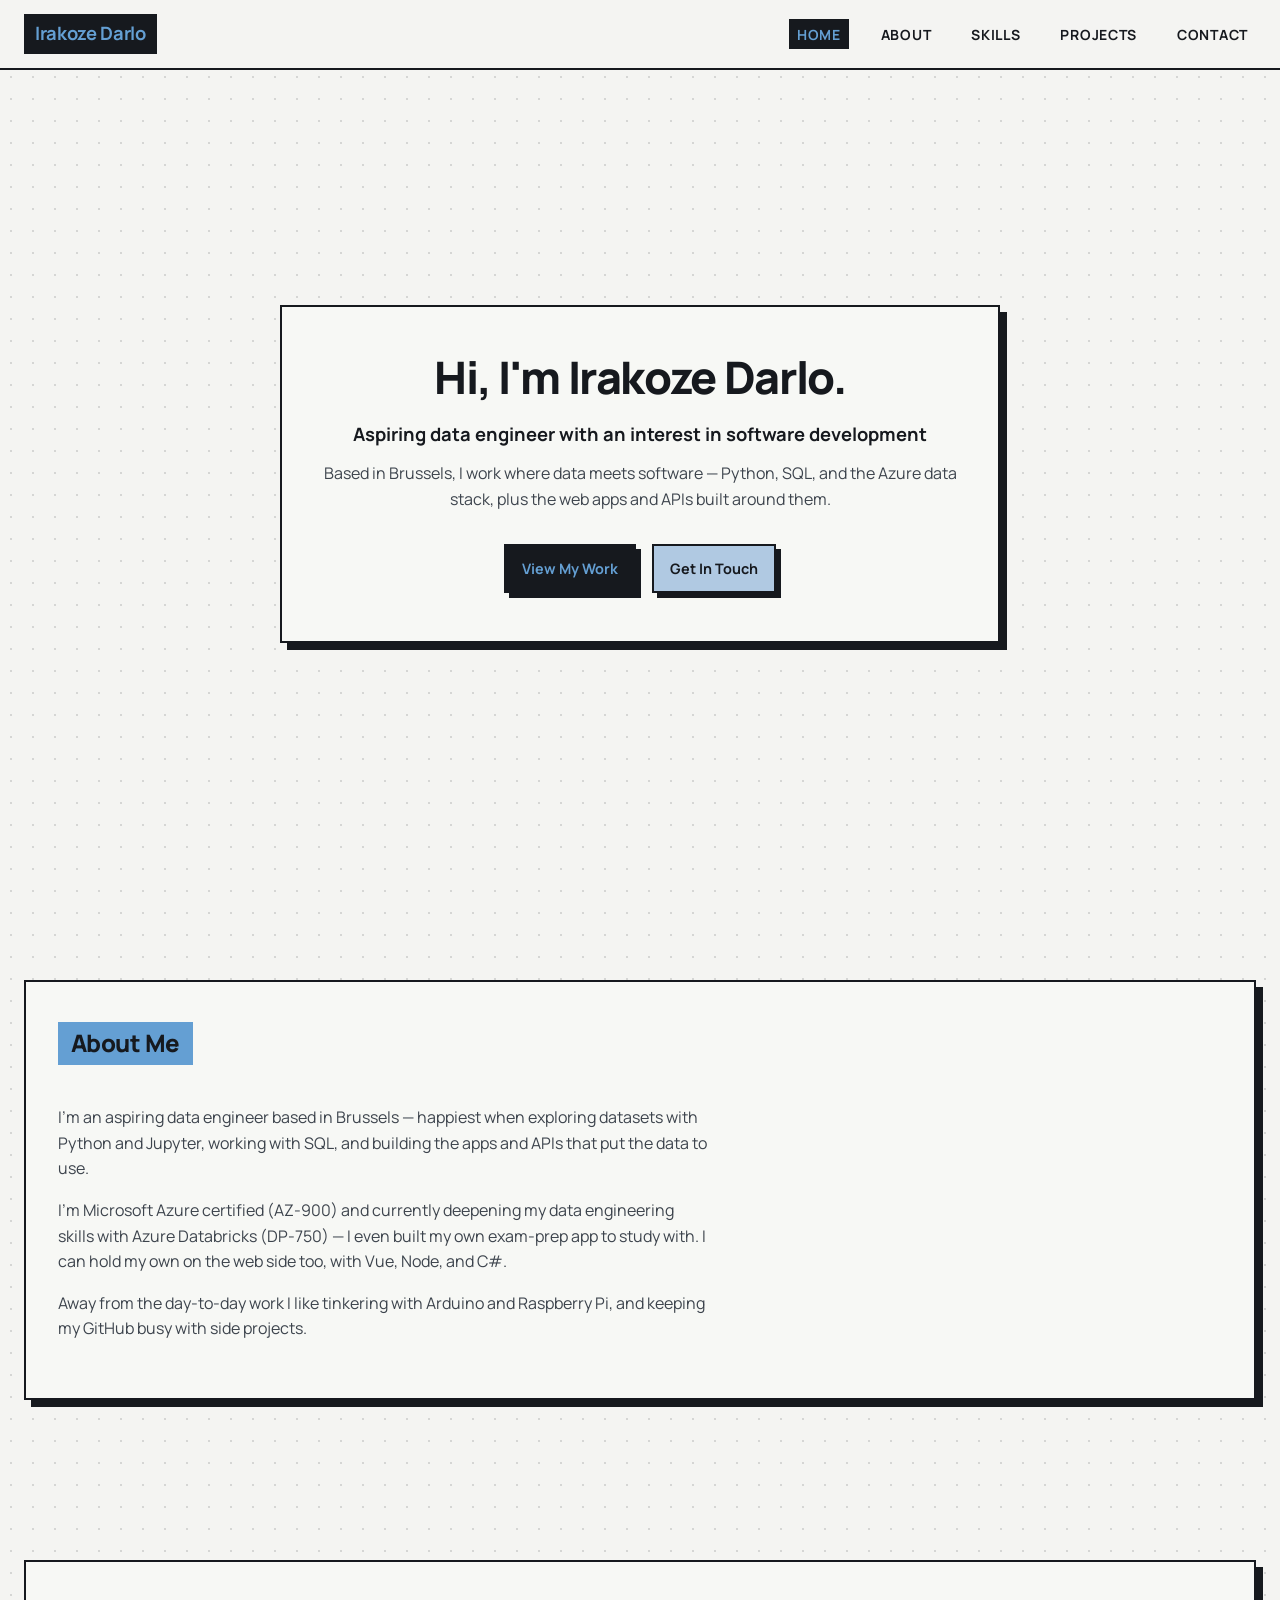
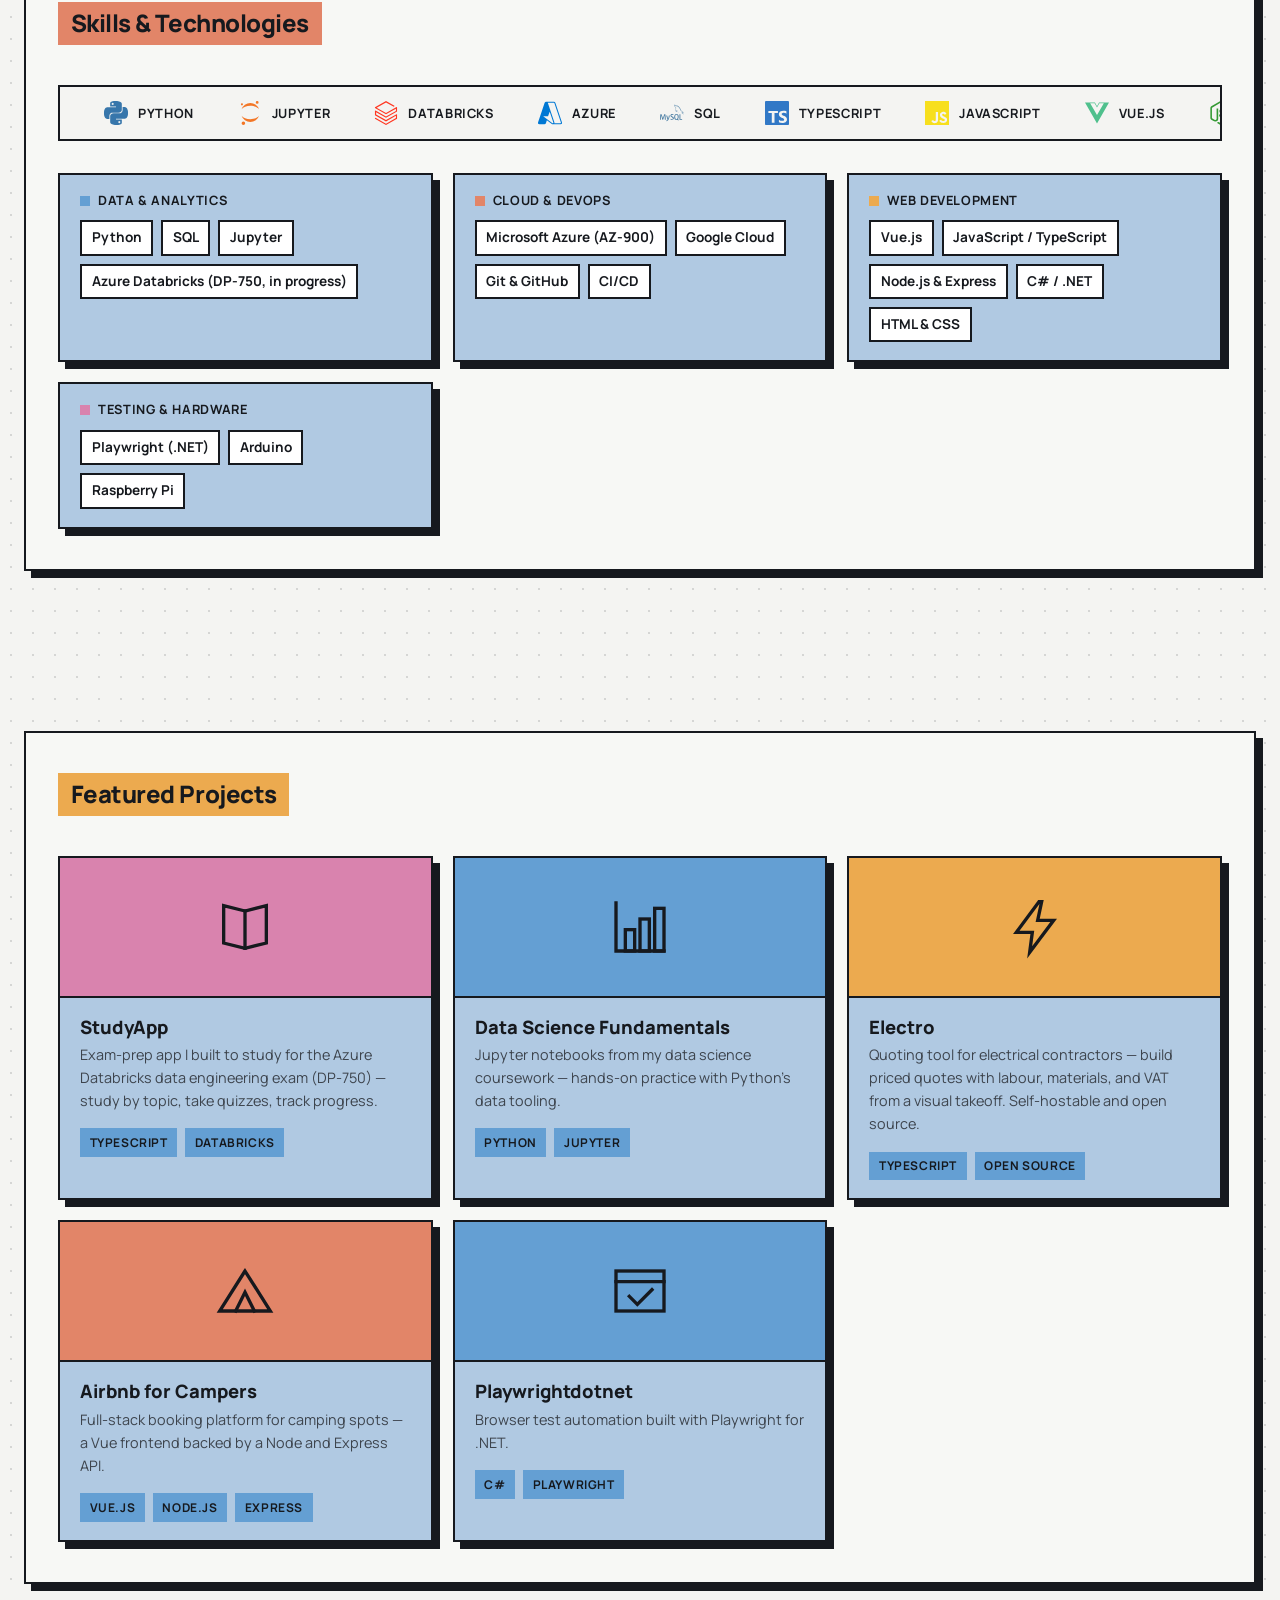
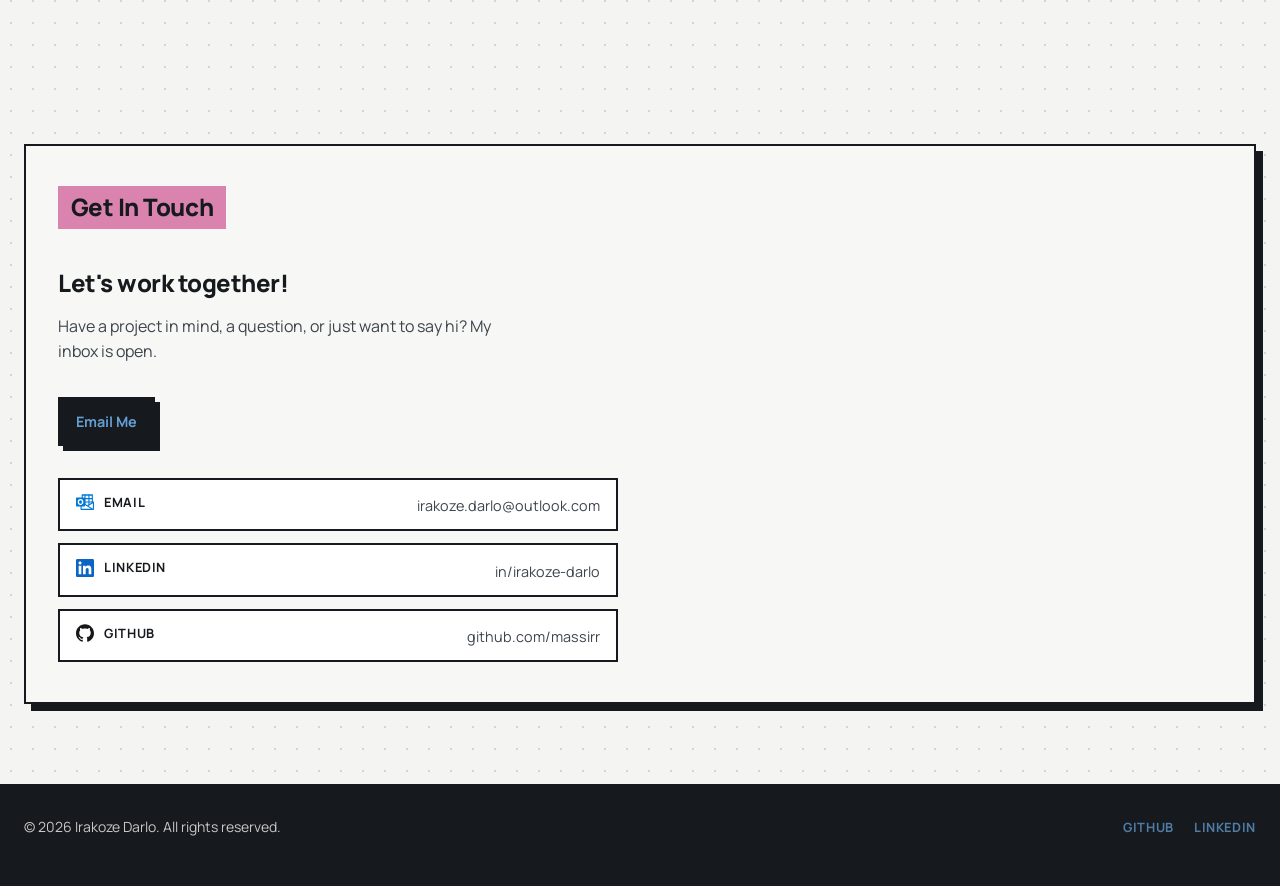
==== index.html @ 974afc39 "Add SEO groundwork: sitemap, robots.txt, canonical, Person schema - robots.txt allowing all crawlers" ====
<!DOCTYPE html>
<html lang="en">
<head>
    <meta charset="UTF-8">
    <meta name="viewport" content="width=device-width, initial-scale=1.0">
    <meta name="description" content="Irakoze Darlo — aspiring data engineer with an interest in software development, based in Brussels. Python, SQL, Azure Databricks, and the web apps around the data.">
    <title>Irakoze Darlo - Aspiring Data Engineer</title>
    <link rel="canonical" href="https://irakozedarlo.be/">
    <meta property="og:title" content="Irakoze Darlo - Aspiring Data Engineer">
    <meta property="og:description" content="Aspiring data engineer with an interest in software development, based in Brussels.">
    <meta property="og:url" content="https://irakozedarlo.be/">
    <meta property="og:type" content="website">
    <link rel="stylesheet" href="styles.css">
    <script type="application/ld+json">
    {
      "@context": "https://schema.org",
      "@type": "Person",
      "name": "Irakoze Darlo",
      "url": "https://irakozedarlo.be/",
      "jobTitle": "Aspiring Data Engineer",
      "address": { "@type": "PostalAddress", "addressLocality": "Brussels", "addressCountry": "BE" },
      "email": "mailto:irakoze.darlo@outlook.com",
      "sameAs": [
        "https://github.com/massirr",
        "https://www.linkedin.com/in/irakoze-darlo-2492162b5"
      ]
    }
    </script>
</head>
<body>
    <!-- Navigation -->
    <nav class="navbar">
        <div class="container">
            <div class="nav-brand">Irakoze Darlo</div>
            <ul class="nav-menu">
                <li><a href="#home">Home</a></li>
                <li><a href="#about">About</a></li>
                <li><a href="#skills">Skills</a></li>
                <li><a href="#projects">Projects</a></li>
                <li><a href="#contact">Contact</a></li>
            </ul>
        </div>
    </nav>

    <!-- Hero Section -->
    <!-- DRAFT COPY: written from the public GitHub profile — adjust wording freely -->
    <section id="home" class="hero">
        <div class="hero-content">
            <h1 class="hero-title">Hi, I'm Irakoze Darlo.</h1>
            <p class="hero-subtitle">Aspiring data engineer with an interest in software development</p>
            <p class="hero-description">Based in Brussels, I work where data meets software — Python, SQL, and the Azure data stack, plus the web apps and APIs built around them.</p>
            <div class="hero-buttons">
                <a href="#projects" class="btn btn-primary">View My Work</a>
                <a href="#contact" class="btn btn-secondary">Get In Touch</a>
            </div>
        </div>
    </section>

    <!-- About Section -->
    <!-- DRAFT COPY: written from the public GitHub profile — adjust wording freely -->
    <section id="about" class="about">
        <div class="container">
            <div class="section-inner">
                <h2 class="section-title">About Me</h2>
                <div class="about-text">
                    <p>I'm an aspiring data engineer based in Brussels — happiest when exploring datasets with Python and Jupyter, working with SQL, and building the apps and APIs that put the data to use.</p>
                    <p>I'm Microsoft Azure certified (AZ-900) and currently deepening my data engineering skills with Azure Databricks (DP-750) — I even built my own exam-prep app to study with. I can hold my own on the web side too, with Vue, Node, and C#.</p>
                    <p>Away from the day-to-day work I like tinkering with Arduino and Raspberry Pi, and keeping my GitHub busy with side projects.</p>
                </div>
            </div>
        </div>
    </section>

    <!-- Skills Section -->
    <section id="skills" class="skills">
        <div class="container">
            <div class="section-inner">
                <h2 class="section-title section-title--coral">Skills &amp; Technologies</h2>
                <div class="marquee" aria-label="Technologies I work with">
                    <div class="marquee-track">
                        <ul class="marquee-list" style="display: contents;">
                        <li class="marquee-item"><svg viewBox="0 0 24 24" aria-hidden="true"><path fill="#3776AB" d="M14.25.18l.9.2.73.26.59.3.45.32.34.34.25.34.16.33.1.3.04.26.02.2-.01.13V8.5l-.05.63-.13.55-.21.46-.26.38-.3.31-.33.25-.35.19-.35.14-.33.1-.3.07-.26.04-.21.02H8.77l-.69.05-.59.14-.5.22-.41.27-.33.32-.27.35-.2.36-.15.37-.1.35-.07.32-.04.27-.02.21v3.06H3.17l-.21-.03-.28-.07-.32-.12-.35-.18-.36-.26-.36-.36-.35-.46-.32-.59-.28-.73-.21-.88-.14-1.05-.05-1.23.06-1.22.16-1.04.24-.87.32-.71.36-.57.4-.44.42-.33.42-.24.4-.16.36-.1.32-.05.24-.01h.16l.06.01h8.16v-.83H6.18l-.01-2.75-.02-.37.05-.34.11-.31.17-.28.25-.26.31-.23.38-.2.44-.18.51-.15.58-.12.64-.1.71-.06.77-.04.84-.02 1.27.05zm-6.3 1.98l-.23.33-.08.41.08.41.23.34.33.22.41.09.41-.09.33-.22.23-.34.08-.41-.08-.41-.23-.33-.33-.22-.41-.09-.41.09zm13.09 3.95l.28.06.32.12.35.18.36.27.36.35.35.47.32.59.28.73.21.88.14 1.04.05 1.23-.06 1.23-.16 1.04-.24.86-.32.71-.36.57-.4.45-.42.33-.42.24-.4.16-.36.09-.32.05-.24.02-.16-.01h-8.22v.82h5.84l.01 2.76.02.36-.05.34-.11.31-.17.29-.25.25-.31.24-.38.2-.44.17-.51.15-.58.13-.64.09-.71.07-.77.04-.84.01-1.27-.04-1.07-.14-.9-.2-.73-.25-.59-.3-.45-.33-.34-.34-.25-.34-.16-.33-.1-.3-.04-.25-.02-.2.01-.13v-5.34l.05-.64.13-.54.21-.46.26-.38.3-.32.33-.24.35-.2.35-.14.33-.1.3-.06.26-.04.21-.02.13-.01h5.84l.69-.05.59-.14.5-.21.41-.28.33-.32.27-.35.2-.36.15-.36.1-.35.07-.32.04-.28.02-.21V6.07h2.09l.14.01zm-6.47 14.25l-.23.33-.08.41.08.41.23.33.33.23.41.08.41-.08.33-.23.23-.33.08-.41-.08-.41-.23-.33-.33-.23-.41-.08-.41.08z"/></svg><span>Python</span></li>
                        <li class="marquee-item"><svg viewBox="0 0 24 24" aria-hidden="true"><path fill="#F37626" d="M7.157 22.201A1.784 1.799 0 0 1 5.374 24a1.784 1.799 0 0 1-1.784-1.799 1.784 1.799 0 0 1 1.784-1.799 1.784 1.799 0 0 1 1.783 1.799zM20.582 1.427a1.415 1.427 0 0 1-1.415 1.428 1.415 1.427 0 0 1-1.416-1.428A1.415 1.427 0 0 1 19.167 0a1.415 1.427 0 0 1 1.415 1.427zM4.992 3.336A1.047 1.056 0 0 1 3.946 4.39a1.047 1.056 0 0 1-1.047-1.055A1.047 1.056 0 0 1 3.946 2.28a1.047 1.056 0 0 1 1.046 1.056zm7.336 1.517c3.769 0 7.06 1.38 8.768 3.424a9.363 9.363 0 0 0-3.393-4.547 9.238 9.238 0 0 0-5.377-1.728A9.238 9.238 0 0 0 6.95 3.73a9.363 9.363 0 0 0-3.394 4.547c1.713-2.04 5.004-3.424 8.772-3.424zm.001 13.295c-3.768 0-7.06-1.381-8.768-3.425a9.363 9.363 0 0 0 3.394 4.547A9.238 9.238 0 0 0 12.33 21a9.238 9.238 0 0 0 5.377-1.729 9.363 9.363 0 0 0 3.393-4.547c-1.712 2.044-5.003 3.425-8.772 3.425Z"/></svg><span>Jupyter</span></li>
                        <li class="marquee-item"><svg viewBox="0 0 24 24" aria-hidden="true"><path fill="#FF3621" d="M.95 14.184L12 20.403l9.919-5.55v2.21L12 22.662l-10.484-5.96-.565.308v.77L12 24l11.05-6.218v-4.317l-.515-.309L12 19.118l-9.867-5.653v-2.21L12 16.805l11.05-6.218V6.32l-.515-.308L12 11.974 2.647 6.681 12 1.388l7.76 4.368.668-.411v-.566L12 0 .95 6.27v.72L12 13.207l9.919-5.55v2.26L12 15.52 1.516 9.56l-.565.308Z"/></svg><span>Databricks</span></li>
                        <li class="marquee-item"><svg viewBox="0 0 24 24" aria-hidden="true"><path fill="#0078D4" d="M22.379 23.343a1.62 1.62 0 0 0 1.536-2.14v.002L17.35 1.76A1.62 1.62 0 0 0 15.816.657H8.184A1.62 1.62 0 0 0 6.65 1.76L.086 21.204a1.62 1.62 0 0 0 1.536 2.139h4.741a1.62 1.62 0 0 0 1.535-1.103l.977-2.892 4.947 3.675c.28.208.618.32.966.32m-3.084-12.531 3.624 10.739a.54.54 0 0 1-.51.713v-.001h-.03a.54.54 0 0 1-.322-.106l-9.287-6.9h4.853m6.313 7.006c.116-.326.13-.694.007-1.058L9.79 1.76a1.722 1.722 0 0 0-.007-.02h6.034a.54.54 0 0 1 .512.366l6.562 19.445a.54.54 0 0 1-.338.684"/></svg><span>Azure</span></li>
                        <li class="marquee-item"><svg viewBox="0 0 24 24" aria-hidden="true"><path fill="#4479A1" d="M16.405 5.501c-.115 0-.193.014-.274.033v.013h.014c.054.104.146.18.214.273.054.107.1.214.154.32l.014-.015c.094-.066.14-.172.14-.333-.04-.047-.046-.094-.08-.14-.04-.067-.126-.1-.18-.153zM5.77 18.695h-.927a50.854 50.854 0 00-.27-4.41h-.008l-1.41 4.41H2.45l-1.4-4.41h-.01a72.892 72.892 0 00-.195 4.41H0c.055-1.966.192-3.81.41-5.53h1.15l1.335 4.064h.008l1.347-4.064h1.095c.242 2.015.384 3.86.428 5.53zm4.017-4.08c-.378 2.045-.876 3.533-1.492 4.46-.482.716-1.01 1.073-1.583 1.073-.153 0-.34-.046-.566-.138v-.494c.11.017.24.026.386.026.268 0 .483-.075.647-.222.197-.18.295-.382.295-.605 0-.155-.077-.47-.23-.944L6.23 14.615h.91l.727 2.36c.164.536.233.91.205 1.123.4-1.064.678-2.227.835-3.483zm12.325 4.08h-2.63v-5.53h.885v4.85h1.745zm-3.32.135l-1.016-.5c.09-.076.177-.158.255-.25.433-.506.648-1.258.648-2.253 0-1.83-.718-2.746-2.155-2.746-.704 0-1.254.232-1.65.697-.43.508-.646 1.256-.646 2.245 0 .972.19 1.686.574 2.14.35.41.877.615 1.583.615.264 0 .506-.033.725-.098l1.325.772.36-.622zM15.5 17.588c-.225-.36-.337-.94-.337-1.736 0-1.393.424-2.09 1.27-2.09.443 0 .77.167.977.5.224.362.336.936.336 1.723 0 1.404-.424 2.108-1.27 2.108-.445 0-.77-.167-.978-.5zm-1.658-.425c0 .47-.172.856-.516 1.156-.344.3-.803.45-1.384.45-.543 0-1.064-.172-1.573-.515l.237-.476c.438.22.833.328 1.19.328.332 0 .593-.073.783-.22a.754.754 0 00.3-.615c0-.33-.23-.61-.648-.845-.388-.213-1.163-.657-1.163-.657-.422-.307-.632-.636-.632-1.177 0-.45.157-.81.47-1.085.315-.278.72-.415 1.22-.415.512 0 .98.136 1.4.41l-.213.476a2.726 2.726 0 00-1.064-.23c-.283 0-.502.068-.654.206a.685.685 0 00-.248.524c0 .328.234.61.666.85.393.215 1.187.67 1.187.67.433.305.648.63.648 1.168zm9.382-5.852c-.535-.014-.95.04-1.297.188-.1.04-.26.04-.274.167.055.053.063.14.11.214.08.134.218.313.346.407.14.11.28.216.427.31.26.16.555.255.81.416.145.094.293.213.44.313.073.05.12.14.214.172v-.02c-.046-.06-.06-.147-.105-.214-.067-.067-.134-.127-.2-.193a3.223 3.223 0 00-.695-.675c-.214-.146-.682-.35-.77-.595l-.013-.014c.146-.013.32-.066.46-.106.227-.06.435-.047.67-.106.106-.027.213-.06.32-.094v-.06c-.12-.12-.21-.283-.334-.395a8.867 8.867 0 00-1.104-.823c-.21-.134-.476-.22-.697-.334-.08-.04-.214-.06-.26-.127-.12-.146-.19-.34-.275-.514a17.69 17.69 0 01-.547-1.163c-.12-.262-.193-.523-.34-.763-.69-1.137-1.437-1.826-2.586-2.5-.247-.14-.543-.2-.856-.274-.167-.008-.334-.02-.5-.027-.11-.047-.216-.174-.31-.235-.38-.24-1.364-.76-1.644-.072-.18.434.267.862.422 1.082.115.153.26.328.34.5.047.116.06.235.107.356.106.294.207.622.347.897.073.14.153.287.247.413.054.073.146.107.167.227-.094.136-.1.334-.154.5-.24.757-.146 1.693.194 2.25.107.166.362.534.703.393.3-.12.234-.5.32-.835.02-.08.007-.133.048-.187v.015c.094.188.188.367.274.555.206.328.566.668.867.895.16.12.287.328.487.402v-.02h-.015c-.043-.058-.1-.086-.154-.133a3.445 3.445 0 01-.35-.4 8.76 8.76 0 01-.747-1.218c-.11-.21-.202-.436-.29-.643-.04-.08-.04-.2-.107-.24-.1.146-.247.273-.32.453-.127.288-.14.642-.188 1.01-.027.007-.014 0-.027.014-.214-.052-.287-.274-.367-.46-.2-.475-.233-1.238-.06-1.785.047-.14.247-.582.167-.716-.042-.127-.174-.2-.247-.303a2.478 2.478 0 01-.24-.427c-.16-.374-.24-.788-.414-1.162-.08-.173-.22-.354-.334-.513-.127-.18-.267-.307-.368-.52-.033-.073-.08-.194-.027-.274.014-.054.042-.075.094-.09.088-.072.335.022.422.062.247.1.455.194.662.334.094.066.195.193.315.226h.14c.214.047.455.014.655.073.355.114.675.28.962.46a5.953 5.953 0 012.085 2.286c.08.154.115.295.188.455.14.33.313.663.455.982.14.315.275.636.476.897.1.14.502.213.682.286.133.06.34.115.46.188.23.14.454.3.67.454.11.076.443.243.463.378z"/></svg><span>SQL</span></li>
                        <li class="marquee-item"><svg viewBox="0 0 24 24" aria-hidden="true"><path fill="#3178C6" d="M1.125 0C.502 0 0 .502 0 1.125v21.75C0 23.498.502 24 1.125 24h21.75c.623 0 1.125-.502 1.125-1.125V1.125C24 .502 23.498 0 22.875 0zm17.363 9.75c.612 0 1.154.037 1.627.111a6.38 6.38 0 0 1 1.306.34v2.458a3.95 3.95 0 0 0-.643-.361 5.093 5.093 0 0 0-.717-.26 5.453 5.453 0 0 0-1.426-.2c-.3 0-.573.028-.819.086a2.1 2.1 0 0 0-.623.242c-.17.104-.3.229-.393.374a.888.888 0 0 0-.14.49c0 .196.053.373.156.529.104.156.252.304.443.444s.423.276.696.41c.273.135.582.274.926.416.47.197.892.407 1.266.628.374.222.695.473.963.753.268.279.472.598.614.957.142.359.214.776.214 1.253 0 .657-.125 1.21-.373 1.656a3.033 3.033 0 0 1-1.012 1.085 4.38 4.38 0 0 1-1.487.596c-.566.12-1.163.18-1.79.18a9.916 9.916 0 0 1-1.84-.164 5.544 5.544 0 0 1-1.512-.493v-2.63a5.033 5.033 0 0 0 3.237 1.2c.333 0 .624-.03.872-.09.249-.06.456-.144.623-.25.166-.108.29-.234.373-.38a1.023 1.023 0 0 0-.074-1.089 2.12 2.12 0 0 0-.537-.5 5.597 5.597 0 0 0-.807-.444 27.72 27.72 0 0 0-1.007-.436c-.918-.383-1.602-.852-2.053-1.405-.45-.553-.676-1.222-.676-2.005 0-.614.123-1.141.369-1.582.246-.441.58-.804 1.004-1.089a4.494 4.494 0 0 1 1.47-.629 7.536 7.536 0 0 1 1.77-.201zm-15.113.188h9.563v2.166H9.506v9.646H6.789v-9.646H3.375z"/></svg><span>TypeScript</span></li>
                        <li class="marquee-item"><svg viewBox="0 0 24 24" aria-hidden="true"><path fill="#F7DF1E" d="M0 0h24v24H0V0zm22.034 18.276c-.175-1.095-.888-2.015-3.003-2.873-.736-.345-1.554-.585-1.797-1.14-.091-.33-.105-.51-.046-.705.15-.646.915-.84 1.515-.66.39.12.75.42.976.9 1.034-.676 1.034-.676 1.755-1.125-.27-.42-.404-.601-.586-.78-.63-.705-1.469-1.065-2.834-1.034l-.705.089c-.676.165-1.32.525-1.71 1.005-1.14 1.291-.811 3.541.569 4.471 1.365 1.02 3.361 1.244 3.616 2.205.24 1.17-.87 1.545-1.966 1.41-.811-.18-1.26-.586-1.755-1.336l-1.83 1.051c.21.48.45.689.81 1.109 1.74 1.756 6.09 1.666 6.871-1.004.029-.09.24-.705.074-1.65l.046.067zm-8.983-7.245h-2.248c0 1.938-.009 3.864-.009 5.805 0 1.232.063 2.363-.138 2.711-.33.689-1.18.601-1.566.48-.396-.196-.597-.466-.83-.855-.063-.105-.11-.196-.127-.196l-1.825 1.125c.305.63.75 1.172 1.324 1.517.855.51 2.004.675 3.207.405.783-.226 1.458-.691 1.811-1.411.51-.93.402-2.07.397-3.346.012-2.054 0-4.109 0-6.179l.004-.056z"/></svg><span>JavaScript</span></li>
                        <li class="marquee-item"><svg viewBox="0 0 24 24" aria-hidden="true"><path fill="#4FC08D" d="M24,1.61H14.06L12,5.16,9.94,1.61H0L12,22.39ZM12,14.08,5.16,2.23H9.59L12,6.41l2.41-4.18h4.43Z"/></svg><span>Vue.js</span></li>
                        <li class="marquee-item"><svg viewBox="0 0 24 24" aria-hidden="true"><path fill="#339933" d="M11.998,24c-0.321,0-0.641-0.084-0.922-0.247l-2.936-1.737c-0.438-0.245-0.224-0.332-0.08-0.383 c0.585-0.203,0.703-0.25,1.328-0.604c0.065-0.037,0.151-0.023,0.218,0.017l2.256,1.339c0.082,0.045,0.197,0.045,0.272,0l8.795-5.076 c0.082-0.047,0.134-0.141,0.134-0.238V6.921c0-0.099-0.053-0.192-0.137-0.242l-8.791-5.072c-0.081-0.047-0.189-0.047-0.271,0 L3.075,6.68C2.99,6.729,2.936,6.825,2.936,6.921v10.15c0,0.097,0.054,0.189,0.139,0.235l2.409,1.392 c1.307,0.654,2.108-0.116,2.108-0.89V7.787c0-0.142,0.114-0.253,0.256-0.253h1.115c0.139,0,0.255,0.112,0.255,0.253v10.021 c0,1.745-0.95,2.745-2.604,2.745c-0.508,0-0.909,0-2.026-0.551L2.28,18.675c-0.57-0.329-0.922-0.945-0.922-1.604V6.921 c0-0.659,0.353-1.275,0.922-1.603l8.795-5.082c0.557-0.315,1.296-0.315,1.848,0l8.794,5.082c0.57,0.329,0.924,0.944,0.924,1.603 v10.15c0,0.659-0.354,1.273-0.924,1.604l-8.794,5.078C12.643,23.916,12.324,24,11.998,24z M19.099,13.993 c0-1.9-1.284-2.406-3.987-2.763c-2.731-0.361-3.009-0.548-3.009-1.187c0-0.528,0.235-1.233,2.258-1.233 c1.807,0,2.473,0.389,2.747,1.607c0.024,0.115,0.129,0.199,0.247,0.199h1.141c0.071,0,0.138-0.031,0.186-0.081 c0.048-0.054,0.074-0.123,0.067-0.196c-0.177-2.098-1.571-3.076-4.388-3.076c-2.508,0-4.004,1.058-4.004,2.833 c0,1.925,1.488,2.457,3.895,2.695c2.88,0.282,3.103,0.703,3.103,1.269c0,0.983-0.789,1.402-2.642,1.402 c-2.327,0-2.839-0.584-3.011-1.742c-0.02-0.124-0.126-0.215-0.253-0.215h-1.137c-0.141,0-0.254,0.112-0.254,0.253 c0,1.482,0.806,3.248,4.655,3.248C17.501,17.007,19.099,15.91,19.099,13.993z"/></svg><span>Node.js</span></li>
                        <li class="marquee-item"><svg viewBox="0 0 24 24" aria-hidden="true"><path fill="#000000" d="M24 18.588a1.529 1.529 0 01-1.895-.72l-3.45-4.771-.5-.667-4.003 5.444a1.466 1.466 0 01-1.802.708l5.158-6.92-4.798-6.251a1.595 1.595 0 011.9.666l3.576 4.83 3.596-4.81a1.435 1.435 0 011.788-.668L21.708 7.9l-2.522 3.283a.666.666 0 000 .994l4.804 6.412zM.002 11.576l.42-2.075c1.154-4.103 5.858-5.81 9.094-3.27 1.895 1.489 2.368 3.597 2.275 5.973H1.116C.943 16.447 4.005 19.009 7.92 17.7a4.078 4.078 0 002.582-2.876c.207-.666.548-.78 1.174-.588a5.417 5.417 0 01-2.589 3.957 6.272 6.272 0 01-7.306-.933 6.575 6.575 0 01-1.64-3.858c0-.235-.08-.455-.134-.666A88.33 88.33 0 010 11.577zm1.127-.286h9.654c-.06-3.076-2.001-5.258-4.59-5.278-2.882-.04-4.944 2.094-5.071 5.264z"/></svg><span>Express</span></li>
                        <li class="marquee-item"><svg viewBox="0 0 24 24" aria-hidden="true"><path fill="#512BD4" d="M1.194 7.543v8.913c0 1.103.588 2.122 1.544 2.674l7.718 4.456a3.086 3.086 0 0 0 3.088 0l7.718-4.456a3.087 3.087 0 0 0 1.544-2.674V7.543a3.084 3.084 0 0 0-1.544-2.673L13.544.414a3.086 3.086 0 0 0-3.088 0L2.738 4.87a3.085 3.085 0 0 0-1.544 2.673Zm5.403 2.914v3.087a.77.77 0 0 0 .772.772.773.773 0 0 0 .772-.772.773.773 0 0 1 1.317-.546.775.775 0 0 1 .226.546 2.314 2.314 0 1 1-4.631 0v-3.087c0-.615.244-1.203.679-1.637a2.312 2.312 0 0 1 3.274 0c.434.434.678 1.023.678 1.637a.769.769 0 0 1-.226.545.767.767 0 0 1-1.091 0 .77.77 0 0 1-.226-.545.77.77 0 0 0-.772-.772.771.771 0 0 0-.772.772Zm12.35 3.087a.77.77 0 0 1-.772.772h-.772v.772a.773.773 0 0 1-1.544 0v-.772h-1.544v.772a.773.773 0 0 1-1.317.546.775.775 0 0 1-.226-.546v-.772H12a.771.771 0 1 1 0-1.544h.772v-1.543H12a.77.77 0 1 1 0-1.544h.772v-.772a.773.773 0 0 1 1.317-.546.775.775 0 0 1 .226.546v.772h1.544v-.772a.773.773 0 0 1 1.544 0v.772h.772a.772.772 0 0 1 0 1.544h-.772v1.543h.772a.776.776 0 0 1 .772.772Zm-3.088-2.315h-1.544v1.543h1.544v-1.543Z"/></svg><span>C#</span></li>
                        <li class="marquee-item"><svg viewBox="0 0 24 24" aria-hidden="true"><path fill="#F05032" d="M23.546 10.93L13.067.452c-.604-.603-1.582-.603-2.188 0L8.708 2.627l2.76 2.76c.645-.215 1.379-.07 1.889.441.516.515.658 1.258.438 1.9l2.658 2.66c.645-.223 1.387-.078 1.9.435.721.72.721 1.884 0 2.604-.719.719-1.881.719-2.6 0-.539-.541-.674-1.337-.404-1.996L12.86 8.955v6.525c.176.086.342.203.488.348.713.721.713 1.883 0 2.6-.719.721-1.889.721-2.609 0-.719-.719-.719-1.879 0-2.598.182-.18.387-.316.605-.406V8.835c-.217-.091-.424-.222-.6-.401-.545-.545-.676-1.342-.396-2.009L7.636 3.7.45 10.881c-.6.605-.6 1.584 0 2.189l10.48 10.477c.604.604 1.582.604 2.186 0l10.43-10.43c.605-.603.605-1.582 0-2.187"/></svg><span>Git</span></li>
                        <li class="marquee-item"><svg viewBox="0 0 24 24" aria-hidden="true"><path fill="#4285F4" d="M12.19 2.38a9.344 9.344 0 0 0-9.234 6.893c.053-.02-.055.013 0 0-3.875 2.551-3.922 8.11-.247 10.941l.006-.007-.007.03a6.717 6.717 0 0 0 4.077 1.356h5.173l.03.03h5.192c6.687.053 9.376-8.605 3.835-12.35a9.365 9.365 0 0 0-2.821-4.552l-.043.043.006-.05A9.344 9.344 0 0 0 12.19 2.38zm-.358 4.146c1.244-.04 2.518.368 3.486 1.15a5.186 5.186 0 0 1 1.862 4.078v.518c3.53-.07 3.53 5.262 0 5.193h-5.193l-.008.009v-.04H6.785a2.59 2.59 0 0 1-1.067-.23h.001a2.597 2.597 0 1 1 3.437-3.437l3.013-3.012A6.747 6.747 0 0 0 8.11 8.24c.018-.01.04-.026.054-.023a5.186 5.186 0 0 1 3.67-1.69z"/></svg><span>Google Cloud</span></li>
                        <li class="marquee-item"><svg viewBox="0 0 24 24" aria-hidden="true"><path fill="#2EAD33" d="M23.996 7.462c-.056.837-.257 2.135-.716 3.85-.995 3.715-4.27 10.874-10.42 9.227-6.15-1.65-5.407-9.487-4.412-13.201.46-1.716.934-2.94 1.305-3.694.42-.853.846-.289 1.815.523.684.573 2.41 1.791 5.011 2.488 2.601.697 4.706.506 5.583.352 1.245-.219 1.897-.494 1.834.455Zm-9.807 3.863s-.127-1.819-1.773-2.286c-1.644-.467-2.613 1.04-2.613 1.04Zm4.058 4.539-7.769-2.172s.446 2.306 3.338 3.153c2.862.836 4.43-.98 4.43-.981Zm2.701-2.51s-.13-1.818-1.773-2.286c-1.644-.469-2.612 1.038-2.612 1.038ZM8.57 18.23c-4.749 1.279-7.261-4.224-8.021-7.08C.197 9.831.044 8.832.003 8.188c-.047-.73.455-.52 1.415-.354.677.118 2.3.261 4.308-.28a11.28 11.28 0 0 0 2.41-.956c-.058.197-.114.4-.17.61-.433 1.618-.827 4.055-.632 6.426-1.976.732-2.267 2.423-2.267 2.423l2.524-.715c.227 1.002.6 1.987 1.15 2.838a5.914 5.914 0 0 1-.171.049Zm-4.188-6.298c1.265-.333 1.363-1.631 1.363-1.631l-3.374.888s.745 1.076 2.01.743Z"/></svg><span>Playwright</span></li>
                        <li class="marquee-item"><svg viewBox="0 0 24 24" aria-hidden="true"><path fill="#00878F" d="M18.087 6.146c-.3 0-.607.017-.907.069-2.532.367-4.23 2.239-5.18 3.674-.95-1.435-2.648-3.307-5.18-3.674a6.49 6.49 0 0 0-.907-.069C2.648 6.146 0 8.77 0 12s2.656 5.854 5.913 5.854c.3 0 .607-.017.916-.069 2.531-.376 4.23-2.247 5.18-3.683.949 1.436 2.647 3.307 5.18 3.683.299.043.607.069.915.069C21.344 17.854 24 15.23 24 12s-2.656-5.854-5.913-5.854zM6.53 15.734a3.837 3.837 0 0 1-.625.043c-2.148 0-3.889-1.7-3.889-3.777 0-2.085 1.749-3.777 3.898-3.777.208 0 .416.017.624.043 2.39.35 3.847 2.768 4.347 3.734-.508.974-1.974 3.384-4.355 3.734zm11.558.043c-.208 0-.416-.017-.624-.043-2.39-.35-3.856-2.768-4.347-3.734.491-.966 1.957-3.384 4.347-3.734.208-.026.416-.043.624-.043 2.149 0 3.89 1.7 3.89 3.777 0 2.085-1.75 3.777-3.89 3.777zm1.65-4.404v1.134h-1.205v1.182h-1.156v-1.182H16.17v-1.134h1.206V10.19h1.156v1.183h1.206zM4.246 12.498H7.82v-1.125H4.245v1.125z"/></svg><span>Arduino</span></li>
                        <li class="marquee-item"><svg viewBox="0 0 24 24" aria-hidden="true"><path fill="#A22846" d="m19.8955 10.8961-.1726-.3028c.0068-2.1746-1.0022-3.061-2.1788-3.7348.356-.0938.7237-.1711.8245-.6182.6118-.1566.7397-.4398.8011-.7398.16-.1066.6955-.4061.6394-.9211.2998-.2069.4669-.4725.3819-.8487.3222-.3515.407-.6419.2702-.9096.3868-.4805.2152-.7295.05-.9817.2897-.5254.0341-1.0887-.7758-.9944-.3221-.4733-1.0244-.3659-1.133-.3637-.1215-.1519-.2819-.2821-.7755-.219-.3197-.2851-.6771-.2364-1.0458-.0964-.4378-.3403-.7275-.0675-1.0584.0356-.53-.1706-.6513.0631-.9117.1583-.5781-.1203-.7538.1416-1.0309.4182l-.3224-.0063c-.8719.5061-1.305 1.5366-1.4585 2.0664-.1536-.5299-.5858-1.5604-1.4575-2.0664l-.3223.0063C9.942.5014 9.7663.2394 9.1883.3597 8.9279.2646 8.807.0309 8.2766.2015c-.2172-.0677-.417-.2084-.6522-.2012l.0004.0002C7.5017.0041 7.369.049 7.2185.166c-.3688-.1401-.7262-.1887-1.0459.0964-.4936-.0631-.654.0671-.7756.219C5.2887.4791 4.5862.3717 4.264.845c-.8096-.0943-1.0655.4691-.7756.9944-.1653.2521-.3366.5013.05.9819-.1367.2677-.0519.5581.2703.9096-.085.3763.0822.6418.3819.8487-.0561.515.4795.8144.6394.9211.0614.3001.1894.5832.8011.7398.1008.4472.4685.5244.8245.6183-1.1766.6737-2.1856 1.56-2.1788 3.7348l-.1724.3028c-1.3491.8082-2.5629 3.4056-.6648 5.5167.124.6609.3319 1.1355.5171 1.6609.2769 2.117 2.0841 3.1082 2.5608 3.2255.6984.524 1.4423 1.0212 2.449 1.3696.949.964 1.977 1.3314 3.0107 1.3308.0152 0 .0306.0002.0457 0 1.0337.0006 2.0618-.3668 3.0107-1.3308 1.0067-.3483 1.7506-.8456 2.4491-1.3696.4766-.1173 2.2838-1.1085 2.5607-3.2255.1851-.5253.3931-1 .517-1.6609 1.8981-2.1113.6843-4.7089-.6649-5.517zm-1.0386-.3715c-.0704.8759-4.6354-3.0504-3.8472-3.1808 2.1391-.3558 3.9191.896 3.8472 3.1808zm-2.0155 4.3649c-1.1481.7409-2.8025.2626-3.6953-1.0681-.8928-1.3306-.6858-3.0101.4623-3.7509 1.1481-.7409 2.8025-.2627 3.6953 1.068.8927 1.3307.6858 3.0101-.4623 3.751zM13.6591 1.3721c.0396.1967.0843.321.1354.3577.2537-.272.4611-.5506.7878-.8123.0011.1537-.0776.3205.1169.4425.1752-.2356.4119-.4459.7263-.6244-.1514.2611-.026.3404.0554.4486.24-.2059.4681-.4144.9109-.5759-.121.1474-.2902.2914-.1108.4607.2473-.1544.496-.3086 1.0833-.4183-.1323.1475-.4059.295-.2401.4426.3104-.1186.6539-.2047 1.034-.2546-.182.1496-.3337.2963-.1846.4122.3323-.1022.7899-.2398 1.2372-.1212l-.2832.2849c-.0314.0382.6623.0297 1.1202.0364-.167.2321-.3375.4562-.437.8548.0454.0459.2723.0204.4862 0-.2194.4618-.6004.5783-.6893.776.134.1015.32.075.5232.006-.158.3254-.4892.5484-.7509.8123.0662.047.1818.075.4555.0425-.2418.257-.5339.492-.8802.7032.0614.0708.2722.0681.4678.0727-.3136.3069-.7173.466-1.0955.6668.1885.1288.3234.0988.4678.097-.2676.2198-.7225.3342-1.1448.4668.0803.1249.1607.1589.3324.194-.447.2473-1.0873.1343-1.2679.2607.0435.1243.1665.2053.3139.2728-.7197.0418-2.6879-.0262-3.0652-1.5156.7367-.8094 2.0813-1.7593 4.394-2.934-1.7994.6022-3.4229 1.405-4.7817 2.5096-1.5978-.7436-.4965-2.6197.283-3.3645zm-1.6126 5.3718c1.1329-.0123 2.5356.8325 2.53 1.6286-.005.7027-.9851 1.2715-2.5213 1.2607-1.5043-.0177-2.5172-.7148-2.5137-1.3957.003-.5603 1.2282-1.5263 2.505-1.4936zm-5.7646-.6006c.1717-.0351.252-.0692.3323-.194-.4223-.1327-.8772-.247-1.1448-.4668.1444.0018.2792.0318.4678-.097-.3783-.2008-.782-.3599-1.0956-.6668.1955-.0048.4064-.002.4677-.0728-.3462-.2113-.6383-.4463-.8801-.7033.2738.0325.3893.0045.4555-.0425-.2617-.264-.593-.487-.7509-.8123.2032.069.3892.0954.5232-.006-.089-.1977-.47-.3142-.6894-.776.214.0204.4409.0459.4863 0-.0994-.3985-.2698-.6226-.4369-.8547.4579-.0067 1.1516.0018 1.1202-.0364l-.2831-.2849c.4472-.1186.9049.019 1.2371.1213.1492-.1159-.0026-.2626-.1847-.4123.3801.05.7236.1361 1.034.2547.1659-.1476-.1076-.2951-.24-.4426.5872.1097.8361.2639 1.0833.4183.1794-.1694.0103-.3133-.1108-.4607.4428.1615.6709.37.911.5759.0814-.1082.2068-.1875.0554-.4486.3143.1785.5511.3888.7263.6244.1945-.122.1159-.2888.1169-.4426.3267.2618.534.5404.7879.8124.0511-.0366.0959-.161.1354-.3577.7794.7448 1.8807 2.6208.2831 3.3646-1.3589-1.1039-2.9817-1.9064-4.78-2.5086 2.3115 1.174 3.6556 2.1239 4.392 2.9328-.3773 1.4895-2.3455 1.5575-3.0651 1.5157.1473-.0676.2703-.1485.3139-.2728-.1806-.1264-.8209-.0134-1.2679-.2607zm2.8175 1.1334c.7881.1304-3.7769 4.0567-3.8472 3.1809-.0719-2.2846 1.7079-3.5367 3.8472-3.1809zm-4.847 8.7567c-1.1094-.8789-1.4668-3.4529.5901-4.6097 1.2394-.3273.4184 5.051-.5901 4.6097zm4.2656 4.5989c-.6257.3719-2.1452.2187-3.2252-1.3095-.7283-1.2823-.6345-2.5872-.123-2.9705.7648-.4589 1.9464.1609 2.8559 1.2003.7923.9405 1.1536 2.5927.4923 3.0797zm-1.2415-5.6086c-1.1481-.7409-1.3551-2.4203-.4623-3.7511.8928-1.3307 2.5472-1.8089 3.6952-1.068 1.1481.7409 1.3551 2.4203.4623 3.7509-.8926 1.3308-2.5471 1.809-3.6952 1.0682zm4.7948 8.2279c-1.3763.0584-2.7258-1.1105-2.7081-1.5157-.0206-.594 1.6758-1.0578 2.782-1.0306 1.1131-.0479 2.6068.3531 2.6097.8851.0184.5166-1.3547 1.6838-2.6836 1.6612zm2.7584-5.8578c.0081 1.3899-1.226 2.5225-2.7562 2.5299-1.5302.0073-2.7773-1.1135-2.7854-2.5033v-.0265c-.008-1.3899 1.2259-2.5226 2.7562-2.5299 1.5302-.0073 2.7773 1.1134 2.7853 2.5033a.7794.7794 0 0 1 .0001.0265zm3.855 2.0029c-1.186 1.6208-2.7916 1.684-3.3896 1.2325-.6255-.5811-.148-2.3854.7094-3.3747v-.0003c.9812-1.0912 2.0302-1.8037 2.7609-1.2469.4919.4828.7805 2.3008-.0807 3.3894zm1.0724-3.4301c-1.0086.4413-1.8298-4.9372-.5901-4.61 2.0568 1.1569 1.6994 3.731.5901 4.61zm-.0256-8.3279h.2985v-.5304h.2986c.1502 0 .2053.0624.2262.2052.0152.1088.0113.2395.0477.3253h.2984c-.0533-.0763-.0515-.2358-.0571-.3213-.0097-.1373-.0513-.2796-.1977-.3176v-.0037c.1502-.061.2149-.1807.2149-.341 0-.2048-.1539-.3738-.3974-.3738h-.732v1.3573zm.2985-1.1255h.3269c.1333 0 .2054.0573.2054.188 0 .1369-.0721.1942-.2054.1942H20.03v-.3822zm-1.0337.4633c0 .7009.5682 1.2694 1.2695 1.2694s1.2695-.5684 1.2695-1.2694c0-.7013-.5683-1.2697-1.2695-1.2697-.7013 0-1.2695.5684-1.2695 1.2697zm2.3275 0c0 .5845-.4737 1.058-1.058 1.058s-1.058-.4735-1.058-1.058c0-.5849.4737-1.058 1.058-1.058s1.058.4731 1.058 1.058z"/></svg><span>Raspberry Pi</span></li>
                        </ul>
                        <ul class="marquee-list" style="display: contents;" aria-hidden="true">
                        <li class="marquee-item"><svg viewBox="0 0 24 24" aria-hidden="true"><path fill="#3776AB" d="M14.25.18l.9.2.73.26.59.3.45.32.34.34.25.34.16.33.1.3.04.26.02.2-.01.13V8.5l-.05.63-.13.55-.21.46-.26.38-.3.31-.33.25-.35.19-.35.14-.33.1-.3.07-.26.04-.21.02H8.77l-.69.05-.59.14-.5.22-.41.27-.33.32-.27.35-.2.36-.15.37-.1.35-.07.32-.04.27-.02.21v3.06H3.17l-.21-.03-.28-.07-.32-.12-.35-.18-.36-.26-.36-.36-.35-.46-.32-.59-.28-.73-.21-.88-.14-1.05-.05-1.23.06-1.22.16-1.04.24-.87.32-.71.36-.57.4-.44.42-.33.42-.24.4-.16.36-.1.32-.05.24-.01h.16l.06.01h8.16v-.83H6.18l-.01-2.75-.02-.37.05-.34.11-.31.17-.28.25-.26.31-.23.38-.2.44-.18.51-.15.58-.12.64-.1.71-.06.77-.04.84-.02 1.27.05zm-6.3 1.98l-.23.33-.08.41.08.41.23.34.33.22.41.09.41-.09.33-.22.23-.34.08-.41-.08-.41-.23-.33-.33-.22-.41-.09-.41.09zm13.09 3.95l.28.06.32.12.35.18.36.27.36.35.35.47.32.59.28.73.21.88.14 1.04.05 1.23-.06 1.23-.16 1.04-.24.86-.32.71-.36.57-.4.45-.42.33-.42.24-.4.16-.36.09-.32.05-.24.02-.16-.01h-8.22v.82h5.84l.01 2.76.02.36-.05.34-.11.31-.17.29-.25.25-.31.24-.38.2-.44.17-.51.15-.58.13-.64.09-.71.07-.77.04-.84.01-1.27-.04-1.07-.14-.9-.2-.73-.25-.59-.3-.45-.33-.34-.34-.25-.34-.16-.33-.1-.3-.04-.25-.02-.2.01-.13v-5.34l.05-.64.13-.54.21-.46.26-.38.3-.32.33-.24.35-.2.35-.14.33-.1.3-.06.26-.04.21-.02.13-.01h5.84l.69-.05.59-.14.5-.21.41-.28.33-.32.27-.35.2-.36.15-.36.1-.35.07-.32.04-.28.02-.21V6.07h2.09l.14.01zm-6.47 14.25l-.23.33-.08.41.08.41.23.33.33.23.41.08.41-.08.33-.23.23-.33.08-.41-.08-.41-.23-.33-.33-.23-.41-.08-.41.08z"/></svg><span>Python</span></li>
                        <li class="marquee-item"><svg viewBox="0 0 24 24" aria-hidden="true"><path fill="#F37626" d="M7.157 22.201A1.784 1.799 0 0 1 5.374 24a1.784 1.799 0 0 1-1.784-1.799 1.784 1.799 0 0 1 1.784-1.799 1.784 1.799 0 0 1 1.783 1.799zM20.582 1.427a1.415 1.427 0 0 1-1.415 1.428 1.415 1.427 0 0 1-1.416-1.428A1.415 1.427 0 0 1 19.167 0a1.415 1.427 0 0 1 1.415 1.427zM4.992 3.336A1.047 1.056 0 0 1 3.946 4.39a1.047 1.056 0 0 1-1.047-1.055A1.047 1.056 0 0 1 3.946 2.28a1.047 1.056 0 0 1 1.046 1.056zm7.336 1.517c3.769 0 7.06 1.38 8.768 3.424a9.363 9.363 0 0 0-3.393-4.547 9.238 9.238 0 0 0-5.377-1.728A9.238 9.238 0 0 0 6.95 3.73a9.363 9.363 0 0 0-3.394 4.547c1.713-2.04 5.004-3.424 8.772-3.424zm.001 13.295c-3.768 0-7.06-1.381-8.768-3.425a9.363 9.363 0 0 0 3.394 4.547A9.238 9.238 0 0 0 12.33 21a9.238 9.238 0 0 0 5.377-1.729 9.363 9.363 0 0 0 3.393-4.547c-1.712 2.044-5.003 3.425-8.772 3.425Z"/></svg><span>Jupyter</span></li>
                        <li class="marquee-item"><svg viewBox="0 0 24 24" aria-hidden="true"><path fill="#FF3621" d="M.95 14.184L12 20.403l9.919-5.55v2.21L12 22.662l-10.484-5.96-.565.308v.77L12 24l11.05-6.218v-4.317l-.515-.309L12 19.118l-9.867-5.653v-2.21L12 16.805l11.05-6.218V6.32l-.515-.308L12 11.974 2.647 6.681 12 1.388l7.76 4.368.668-.411v-.566L12 0 .95 6.27v.72L12 13.207l9.919-5.55v2.26L12 15.52 1.516 9.56l-.565.308Z"/></svg><span>Databricks</span></li>
                        <li class="marquee-item"><svg viewBox="0 0 24 24" aria-hidden="true"><path fill="#0078D4" d="M22.379 23.343a1.62 1.62 0 0 0 1.536-2.14v.002L17.35 1.76A1.62 1.62 0 0 0 15.816.657H8.184A1.62 1.62 0 0 0 6.65 1.76L.086 21.204a1.62 1.62 0 0 0 1.536 2.139h4.741a1.62 1.62 0 0 0 1.535-1.103l.977-2.892 4.947 3.675c.28.208.618.32.966.32m-3.084-12.531 3.624 10.739a.54.54 0 0 1-.51.713v-.001h-.03a.54.54 0 0 1-.322-.106l-9.287-6.9h4.853m6.313 7.006c.116-.326.13-.694.007-1.058L9.79 1.76a1.722 1.722 0 0 0-.007-.02h6.034a.54.54 0 0 1 .512.366l6.562 19.445a.54.54 0 0 1-.338.684"/></svg><span>Azure</span></li>
                        <li class="marquee-item"><svg viewBox="0 0 24 24" aria-hidden="true"><path fill="#4479A1" d="M16.405 5.501c-.115 0-.193.014-.274.033v.013h.014c.054.104.146.18.214.273.054.107.1.214.154.32l.014-.015c.094-.066.14-.172.14-.333-.04-.047-.046-.094-.08-.14-.04-.067-.126-.1-.18-.153zM5.77 18.695h-.927a50.854 50.854 0 00-.27-4.41h-.008l-1.41 4.41H2.45l-1.4-4.41h-.01a72.892 72.892 0 00-.195 4.41H0c.055-1.966.192-3.81.41-5.53h1.15l1.335 4.064h.008l1.347-4.064h1.095c.242 2.015.384 3.86.428 5.53zm4.017-4.08c-.378 2.045-.876 3.533-1.492 4.46-.482.716-1.01 1.073-1.583 1.073-.153 0-.34-.046-.566-.138v-.494c.11.017.24.026.386.026.268 0 .483-.075.647-.222.197-.18.295-.382.295-.605 0-.155-.077-.47-.23-.944L6.23 14.615h.91l.727 2.36c.164.536.233.91.205 1.123.4-1.064.678-2.227.835-3.483zm12.325 4.08h-2.63v-5.53h.885v4.85h1.745zm-3.32.135l-1.016-.5c.09-.076.177-.158.255-.25.433-.506.648-1.258.648-2.253 0-1.83-.718-2.746-2.155-2.746-.704 0-1.254.232-1.65.697-.43.508-.646 1.256-.646 2.245 0 .972.19 1.686.574 2.14.35.41.877.615 1.583.615.264 0 .506-.033.725-.098l1.325.772.36-.622zM15.5 17.588c-.225-.36-.337-.94-.337-1.736 0-1.393.424-2.09 1.27-2.09.443 0 .77.167.977.5.224.362.336.936.336 1.723 0 1.404-.424 2.108-1.27 2.108-.445 0-.77-.167-.978-.5zm-1.658-.425c0 .47-.172.856-.516 1.156-.344.3-.803.45-1.384.45-.543 0-1.064-.172-1.573-.515l.237-.476c.438.22.833.328 1.19.328.332 0 .593-.073.783-.22a.754.754 0 00.3-.615c0-.33-.23-.61-.648-.845-.388-.213-1.163-.657-1.163-.657-.422-.307-.632-.636-.632-1.177 0-.45.157-.81.47-1.085.315-.278.72-.415 1.22-.415.512 0 .98.136 1.4.41l-.213.476a2.726 2.726 0 00-1.064-.23c-.283 0-.502.068-.654.206a.685.685 0 00-.248.524c0 .328.234.61.666.85.393.215 1.187.67 1.187.67.433.305.648.63.648 1.168zm9.382-5.852c-.535-.014-.95.04-1.297.188-.1.04-.26.04-.274.167.055.053.063.14.11.214.08.134.218.313.346.407.14.11.28.216.427.31.26.16.555.255.81.416.145.094.293.213.44.313.073.05.12.14.214.172v-.02c-.046-.06-.06-.147-.105-.214-.067-.067-.134-.127-.2-.193a3.223 3.223 0 00-.695-.675c-.214-.146-.682-.35-.77-.595l-.013-.014c.146-.013.32-.066.46-.106.227-.06.435-.047.67-.106.106-.027.213-.06.32-.094v-.06c-.12-.12-.21-.283-.334-.395a8.867 8.867 0 00-1.104-.823c-.21-.134-.476-.22-.697-.334-.08-.04-.214-.06-.26-.127-.12-.146-.19-.34-.275-.514a17.69 17.69 0 01-.547-1.163c-.12-.262-.193-.523-.34-.763-.69-1.137-1.437-1.826-2.586-2.5-.247-.14-.543-.2-.856-.274-.167-.008-.334-.02-.5-.027-.11-.047-.216-.174-.31-.235-.38-.24-1.364-.76-1.644-.072-.18.434.267.862.422 1.082.115.153.26.328.34.5.047.116.06.235.107.356.106.294.207.622.347.897.073.14.153.287.247.413.054.073.146.107.167.227-.094.136-.1.334-.154.5-.24.757-.146 1.693.194 2.25.107.166.362.534.703.393.3-.12.234-.5.32-.835.02-.08.007-.133.048-.187v.015c.094.188.188.367.274.555.206.328.566.668.867.895.16.12.287.328.487.402v-.02h-.015c-.043-.058-.1-.086-.154-.133a3.445 3.445 0 01-.35-.4 8.76 8.76 0 01-.747-1.218c-.11-.21-.202-.436-.29-.643-.04-.08-.04-.2-.107-.24-.1.146-.247.273-.32.453-.127.288-.14.642-.188 1.01-.027.007-.014 0-.027.014-.214-.052-.287-.274-.367-.46-.2-.475-.233-1.238-.06-1.785.047-.14.247-.582.167-.716-.042-.127-.174-.2-.247-.303a2.478 2.478 0 01-.24-.427c-.16-.374-.24-.788-.414-1.162-.08-.173-.22-.354-.334-.513-.127-.18-.267-.307-.368-.52-.033-.073-.08-.194-.027-.274.014-.054.042-.075.094-.09.088-.072.335.022.422.062.247.1.455.194.662.334.094.066.195.193.315.226h.14c.214.047.455.014.655.073.355.114.675.28.962.46a5.953 5.953 0 012.085 2.286c.08.154.115.295.188.455.14.33.313.663.455.982.14.315.275.636.476.897.1.14.502.213.682.286.133.06.34.115.46.188.23.14.454.3.67.454.11.076.443.243.463.378z"/></svg><span>SQL</span></li>
                        <li class="marquee-item"><svg viewBox="0 0 24 24" aria-hidden="true"><path fill="#3178C6" d="M1.125 0C.502 0 0 .502 0 1.125v21.75C0 23.498.502 24 1.125 24h21.75c.623 0 1.125-.502 1.125-1.125V1.125C24 .502 23.498 0 22.875 0zm17.363 9.75c.612 0 1.154.037 1.627.111a6.38 6.38 0 0 1 1.306.34v2.458a3.95 3.95 0 0 0-.643-.361 5.093 5.093 0 0 0-.717-.26 5.453 5.453 0 0 0-1.426-.2c-.3 0-.573.028-.819.086a2.1 2.1 0 0 0-.623.242c-.17.104-.3.229-.393.374a.888.888 0 0 0-.14.49c0 .196.053.373.156.529.104.156.252.304.443.444s.423.276.696.41c.273.135.582.274.926.416.47.197.892.407 1.266.628.374.222.695.473.963.753.268.279.472.598.614.957.142.359.214.776.214 1.253 0 .657-.125 1.21-.373 1.656a3.033 3.033 0 0 1-1.012 1.085 4.38 4.38 0 0 1-1.487.596c-.566.12-1.163.18-1.79.18a9.916 9.916 0 0 1-1.84-.164 5.544 5.544 0 0 1-1.512-.493v-2.63a5.033 5.033 0 0 0 3.237 1.2c.333 0 .624-.03.872-.09.249-.06.456-.144.623-.25.166-.108.29-.234.373-.38a1.023 1.023 0 0 0-.074-1.089 2.12 2.12 0 0 0-.537-.5 5.597 5.597 0 0 0-.807-.444 27.72 27.72 0 0 0-1.007-.436c-.918-.383-1.602-.852-2.053-1.405-.45-.553-.676-1.222-.676-2.005 0-.614.123-1.141.369-1.582.246-.441.58-.804 1.004-1.089a4.494 4.494 0 0 1 1.47-.629 7.536 7.536 0 0 1 1.77-.201zm-15.113.188h9.563v2.166H9.506v9.646H6.789v-9.646H3.375z"/></svg><span>TypeScript</span></li>
                        <li class="marquee-item"><svg viewBox="0 0 24 24" aria-hidden="true"><path fill="#F7DF1E" d="M0 0h24v24H0V0zm22.034 18.276c-.175-1.095-.888-2.015-3.003-2.873-.736-.345-1.554-.585-1.797-1.14-.091-.33-.105-.51-.046-.705.15-.646.915-.84 1.515-.66.39.12.75.42.976.9 1.034-.676 1.034-.676 1.755-1.125-.27-.42-.404-.601-.586-.78-.63-.705-1.469-1.065-2.834-1.034l-.705.089c-.676.165-1.32.525-1.71 1.005-1.14 1.291-.811 3.541.569 4.471 1.365 1.02 3.361 1.244 3.616 2.205.24 1.17-.87 1.545-1.966 1.41-.811-.18-1.26-.586-1.755-1.336l-1.83 1.051c.21.48.45.689.81 1.109 1.74 1.756 6.09 1.666 6.871-1.004.029-.09.24-.705.074-1.65l.046.067zm-8.983-7.245h-2.248c0 1.938-.009 3.864-.009 5.805 0 1.232.063 2.363-.138 2.711-.33.689-1.18.601-1.566.48-.396-.196-.597-.466-.83-.855-.063-.105-.11-.196-.127-.196l-1.825 1.125c.305.63.75 1.172 1.324 1.517.855.51 2.004.675 3.207.405.783-.226 1.458-.691 1.811-1.411.51-.93.402-2.07.397-3.346.012-2.054 0-4.109 0-6.179l.004-.056z"/></svg><span>JavaScript</span></li>
                        <li class="marquee-item"><svg viewBox="0 0 24 24" aria-hidden="true"><path fill="#4FC08D" d="M24,1.61H14.06L12,5.16,9.94,1.61H0L12,22.39ZM12,14.08,5.16,2.23H9.59L12,6.41l2.41-4.18h4.43Z"/></svg><span>Vue.js</span></li>
                        <li class="marquee-item"><svg viewBox="0 0 24 24" aria-hidden="true"><path fill="#339933" d="M11.998,24c-0.321,0-0.641-0.084-0.922-0.247l-2.936-1.737c-0.438-0.245-0.224-0.332-0.08-0.383 c0.585-0.203,0.703-0.25,1.328-0.604c0.065-0.037,0.151-0.023,0.218,0.017l2.256,1.339c0.082,0.045,0.197,0.045,0.272,0l8.795-5.076 c0.082-0.047,0.134-0.141,0.134-0.238V6.921c0-0.099-0.053-0.192-0.137-0.242l-8.791-5.072c-0.081-0.047-0.189-0.047-0.271,0 L3.075,6.68C2.99,6.729,2.936,6.825,2.936,6.921v10.15c0,0.097,0.054,0.189,0.139,0.235l2.409,1.392 c1.307,0.654,2.108-0.116,2.108-0.89V7.787c0-0.142,0.114-0.253,0.256-0.253h1.115c0.139,0,0.255,0.112,0.255,0.253v10.021 c0,1.745-0.95,2.745-2.604,2.745c-0.508,0-0.909,0-2.026-0.551L2.28,18.675c-0.57-0.329-0.922-0.945-0.922-1.604V6.921 c0-0.659,0.353-1.275,0.922-1.603l8.795-5.082c0.557-0.315,1.296-0.315,1.848,0l8.794,5.082c0.57,0.329,0.924,0.944,0.924,1.603 v10.15c0,0.659-0.354,1.273-0.924,1.604l-8.794,5.078C12.643,23.916,12.324,24,11.998,24z M19.099,13.993 c0-1.9-1.284-2.406-3.987-2.763c-2.731-0.361-3.009-0.548-3.009-1.187c0-0.528,0.235-1.233,2.258-1.233 c1.807,0,2.473,0.389,2.747,1.607c0.024,0.115,0.129,0.199,0.247,0.199h1.141c0.071,0,0.138-0.031,0.186-0.081 c0.048-0.054,0.074-0.123,0.067-0.196c-0.177-2.098-1.571-3.076-4.388-3.076c-2.508,0-4.004,1.058-4.004,2.833 c0,1.925,1.488,2.457,3.895,2.695c2.88,0.282,3.103,0.703,3.103,1.269c0,0.983-0.789,1.402-2.642,1.402 c-2.327,0-2.839-0.584-3.011-1.742c-0.02-0.124-0.126-0.215-0.253-0.215h-1.137c-0.141,0-0.254,0.112-0.254,0.253 c0,1.482,0.806,3.248,4.655,3.248C17.501,17.007,19.099,15.91,19.099,13.993z"/></svg><span>Node.js</span></li>
                        <li class="marquee-item"><svg viewBox="0 0 24 24" aria-hidden="true"><path fill="#000000" d="M24 18.588a1.529 1.529 0 01-1.895-.72l-3.45-4.771-.5-.667-4.003 5.444a1.466 1.466 0 01-1.802.708l5.158-6.92-4.798-6.251a1.595 1.595 0 011.9.666l3.576 4.83 3.596-4.81a1.435 1.435 0 011.788-.668L21.708 7.9l-2.522 3.283a.666.666 0 000 .994l4.804 6.412zM.002 11.576l.42-2.075c1.154-4.103 5.858-5.81 9.094-3.27 1.895 1.489 2.368 3.597 2.275 5.973H1.116C.943 16.447 4.005 19.009 7.92 17.7a4.078 4.078 0 002.582-2.876c.207-.666.548-.78 1.174-.588a5.417 5.417 0 01-2.589 3.957 6.272 6.272 0 01-7.306-.933 6.575 6.575 0 01-1.64-3.858c0-.235-.08-.455-.134-.666A88.33 88.33 0 010 11.577zm1.127-.286h9.654c-.06-3.076-2.001-5.258-4.59-5.278-2.882-.04-4.944 2.094-5.071 5.264z"/></svg><span>Express</span></li>
                        <li class="marquee-item"><svg viewBox="0 0 24 24" aria-hidden="true"><path fill="#512BD4" d="M1.194 7.543v8.913c0 1.103.588 2.122 1.544 2.674l7.718 4.456a3.086 3.086 0 0 0 3.088 0l7.718-4.456a3.087 3.087 0 0 0 1.544-2.674V7.543a3.084 3.084 0 0 0-1.544-2.673L13.544.414a3.086 3.086 0 0 0-3.088 0L2.738 4.87a3.085 3.085 0 0 0-1.544 2.673Zm5.403 2.914v3.087a.77.77 0 0 0 .772.772.773.773 0 0 0 .772-.772.773.773 0 0 1 1.317-.546.775.775 0 0 1 .226.546 2.314 2.314 0 1 1-4.631 0v-3.087c0-.615.244-1.203.679-1.637a2.312 2.312 0 0 1 3.274 0c.434.434.678 1.023.678 1.637a.769.769 0 0 1-.226.545.767.767 0 0 1-1.091 0 .77.77 0 0 1-.226-.545.77.77 0 0 0-.772-.772.771.771 0 0 0-.772.772Zm12.35 3.087a.77.77 0 0 1-.772.772h-.772v.772a.773.773 0 0 1-1.544 0v-.772h-1.544v.772a.773.773 0 0 1-1.317.546.775.775 0 0 1-.226-.546v-.772H12a.771.771 0 1 1 0-1.544h.772v-1.543H12a.77.77 0 1 1 0-1.544h.772v-.772a.773.773 0 0 1 1.317-.546.775.775 0 0 1 .226.546v.772h1.544v-.772a.773.773 0 0 1 1.544 0v.772h.772a.772.772 0 0 1 0 1.544h-.772v1.543h.772a.776.776 0 0 1 .772.772Zm-3.088-2.315h-1.544v1.543h1.544v-1.543Z"/></svg><span>C#</span></li>
                        <li class="marquee-item"><svg viewBox="0 0 24 24" aria-hidden="true"><path fill="#F05032" d="M23.546 10.93L13.067.452c-.604-.603-1.582-.603-2.188 0L8.708 2.627l2.76 2.76c.645-.215 1.379-.07 1.889.441.516.515.658 1.258.438 1.9l2.658 2.66c.645-.223 1.387-.078 1.9.435.721.72.721 1.884 0 2.604-.719.719-1.881.719-2.6 0-.539-.541-.674-1.337-.404-1.996L12.86 8.955v6.525c.176.086.342.203.488.348.713.721.713 1.883 0 2.6-.719.721-1.889.721-2.609 0-.719-.719-.719-1.879 0-2.598.182-.18.387-.316.605-.406V8.835c-.217-.091-.424-.222-.6-.401-.545-.545-.676-1.342-.396-2.009L7.636 3.7.45 10.881c-.6.605-.6 1.584 0 2.189l10.48 10.477c.604.604 1.582.604 2.186 0l10.43-10.43c.605-.603.605-1.582 0-2.187"/></svg><span>Git</span></li>
                        <li class="marquee-item"><svg viewBox="0 0 24 24" aria-hidden="true"><path fill="#4285F4" d="M12.19 2.38a9.344 9.344 0 0 0-9.234 6.893c.053-.02-.055.013 0 0-3.875 2.551-3.922 8.11-.247 10.941l.006-.007-.007.03a6.717 6.717 0 0 0 4.077 1.356h5.173l.03.03h5.192c6.687.053 9.376-8.605 3.835-12.35a9.365 9.365 0 0 0-2.821-4.552l-.043.043.006-.05A9.344 9.344 0 0 0 12.19 2.38zm-.358 4.146c1.244-.04 2.518.368 3.486 1.15a5.186 5.186 0 0 1 1.862 4.078v.518c3.53-.07 3.53 5.262 0 5.193h-5.193l-.008.009v-.04H6.785a2.59 2.59 0 0 1-1.067-.23h.001a2.597 2.597 0 1 1 3.437-3.437l3.013-3.012A6.747 6.747 0 0 0 8.11 8.24c.018-.01.04-.026.054-.023a5.186 5.186 0 0 1 3.67-1.69z"/></svg><span>Google Cloud</span></li>
                        <li class="marquee-item"><svg viewBox="0 0 24 24" aria-hidden="true"><path fill="#2EAD33" d="M23.996 7.462c-.056.837-.257 2.135-.716 3.85-.995 3.715-4.27 10.874-10.42 9.227-6.15-1.65-5.407-9.487-4.412-13.201.46-1.716.934-2.94 1.305-3.694.42-.853.846-.289 1.815.523.684.573 2.41 1.791 5.011 2.488 2.601.697 4.706.506 5.583.352 1.245-.219 1.897-.494 1.834.455Zm-9.807 3.863s-.127-1.819-1.773-2.286c-1.644-.467-2.613 1.04-2.613 1.04Zm4.058 4.539-7.769-2.172s.446 2.306 3.338 3.153c2.862.836 4.43-.98 4.43-.981Zm2.701-2.51s-.13-1.818-1.773-2.286c-1.644-.469-2.612 1.038-2.612 1.038ZM8.57 18.23c-4.749 1.279-7.261-4.224-8.021-7.08C.197 9.831.044 8.832.003 8.188c-.047-.73.455-.52 1.415-.354.677.118 2.3.261 4.308-.28a11.28 11.28 0 0 0 2.41-.956c-.058.197-.114.4-.17.61-.433 1.618-.827 4.055-.632 6.426-1.976.732-2.267 2.423-2.267 2.423l2.524-.715c.227 1.002.6 1.987 1.15 2.838a5.914 5.914 0 0 1-.171.049Zm-4.188-6.298c1.265-.333 1.363-1.631 1.363-1.631l-3.374.888s.745 1.076 2.01.743Z"/></svg><span>Playwright</span></li>
                        <li class="marquee-item"><svg viewBox="0 0 24 24" aria-hidden="true"><path fill="#00878F" d="M18.087 6.146c-.3 0-.607.017-.907.069-2.532.367-4.23 2.239-5.18 3.674-.95-1.435-2.648-3.307-5.18-3.674a6.49 6.49 0 0 0-.907-.069C2.648 6.146 0 8.77 0 12s2.656 5.854 5.913 5.854c.3 0 .607-.017.916-.069 2.531-.376 4.23-2.247 5.18-3.683.949 1.436 2.647 3.307 5.18 3.683.299.043.607.069.915.069C21.344 17.854 24 15.23 24 12s-2.656-5.854-5.913-5.854zM6.53 15.734a3.837 3.837 0 0 1-.625.043c-2.148 0-3.889-1.7-3.889-3.777 0-2.085 1.749-3.777 3.898-3.777.208 0 .416.017.624.043 2.39.35 3.847 2.768 4.347 3.734-.508.974-1.974 3.384-4.355 3.734zm11.558.043c-.208 0-.416-.017-.624-.043-2.39-.35-3.856-2.768-4.347-3.734.491-.966 1.957-3.384 4.347-3.734.208-.026.416-.043.624-.043 2.149 0 3.89 1.7 3.89 3.777 0 2.085-1.75 3.777-3.89 3.777zm1.65-4.404v1.134h-1.205v1.182h-1.156v-1.182H16.17v-1.134h1.206V10.19h1.156v1.183h1.206zM4.246 12.498H7.82v-1.125H4.245v1.125z"/></svg><span>Arduino</span></li>
                        <li class="marquee-item"><svg viewBox="0 0 24 24" aria-hidden="true"><path fill="#A22846" d="m19.8955 10.8961-.1726-.3028c.0068-2.1746-1.0022-3.061-2.1788-3.7348.356-.0938.7237-.1711.8245-.6182.6118-.1566.7397-.4398.8011-.7398.16-.1066.6955-.4061.6394-.9211.2998-.2069.4669-.4725.3819-.8487.3222-.3515.407-.6419.2702-.9096.3868-.4805.2152-.7295.05-.9817.2897-.5254.0341-1.0887-.7758-.9944-.3221-.4733-1.0244-.3659-1.133-.3637-.1215-.1519-.2819-.2821-.7755-.219-.3197-.2851-.6771-.2364-1.0458-.0964-.4378-.3403-.7275-.0675-1.0584.0356-.53-.1706-.6513.0631-.9117.1583-.5781-.1203-.7538.1416-1.0309.4182l-.3224-.0063c-.8719.5061-1.305 1.5366-1.4585 2.0664-.1536-.5299-.5858-1.5604-1.4575-2.0664l-.3223.0063C9.942.5014 9.7663.2394 9.1883.3597 8.9279.2646 8.807.0309 8.2766.2015c-.2172-.0677-.417-.2084-.6522-.2012l.0004.0002C7.5017.0041 7.369.049 7.2185.166c-.3688-.1401-.7262-.1887-1.0459.0964-.4936-.0631-.654.0671-.7756.219C5.2887.4791 4.5862.3717 4.264.845c-.8096-.0943-1.0655.4691-.7756.9944-.1653.2521-.3366.5013.05.9819-.1367.2677-.0519.5581.2703.9096-.085.3763.0822.6418.3819.8487-.0561.515.4795.8144.6394.9211.0614.3001.1894.5832.8011.7398.1008.4472.4685.5244.8245.6183-1.1766.6737-2.1856 1.56-2.1788 3.7348l-.1724.3028c-1.3491.8082-2.5629 3.4056-.6648 5.5167.124.6609.3319 1.1355.5171 1.6609.2769 2.117 2.0841 3.1082 2.5608 3.2255.6984.524 1.4423 1.0212 2.449 1.3696.949.964 1.977 1.3314 3.0107 1.3308.0152 0 .0306.0002.0457 0 1.0337.0006 2.0618-.3668 3.0107-1.3308 1.0067-.3483 1.7506-.8456 2.4491-1.3696.4766-.1173 2.2838-1.1085 2.5607-3.2255.1851-.5253.3931-1 .517-1.6609 1.8981-2.1113.6843-4.7089-.6649-5.517zm-1.0386-.3715c-.0704.8759-4.6354-3.0504-3.8472-3.1808 2.1391-.3558 3.9191.896 3.8472 3.1808zm-2.0155 4.3649c-1.1481.7409-2.8025.2626-3.6953-1.0681-.8928-1.3306-.6858-3.0101.4623-3.7509 1.1481-.7409 2.8025-.2627 3.6953 1.068.8927 1.3307.6858 3.0101-.4623 3.751zM13.6591 1.3721c.0396.1967.0843.321.1354.3577.2537-.272.4611-.5506.7878-.8123.0011.1537-.0776.3205.1169.4425.1752-.2356.4119-.4459.7263-.6244-.1514.2611-.026.3404.0554.4486.24-.2059.4681-.4144.9109-.5759-.121.1474-.2902.2914-.1108.4607.2473-.1544.496-.3086 1.0833-.4183-.1323.1475-.4059.295-.2401.4426.3104-.1186.6539-.2047 1.034-.2546-.182.1496-.3337.2963-.1846.4122.3323-.1022.7899-.2398 1.2372-.1212l-.2832.2849c-.0314.0382.6623.0297 1.1202.0364-.167.2321-.3375.4562-.437.8548.0454.0459.2723.0204.4862 0-.2194.4618-.6004.5783-.6893.776.134.1015.32.075.5232.006-.158.3254-.4892.5484-.7509.8123.0662.047.1818.075.4555.0425-.2418.257-.5339.492-.8802.7032.0614.0708.2722.0681.4678.0727-.3136.3069-.7173.466-1.0955.6668.1885.1288.3234.0988.4678.097-.2676.2198-.7225.3342-1.1448.4668.0803.1249.1607.1589.3324.194-.447.2473-1.0873.1343-1.2679.2607.0435.1243.1665.2053.3139.2728-.7197.0418-2.6879-.0262-3.0652-1.5156.7367-.8094 2.0813-1.7593 4.394-2.934-1.7994.6022-3.4229 1.405-4.7817 2.5096-1.5978-.7436-.4965-2.6197.283-3.3645zm-1.6126 5.3718c1.1329-.0123 2.5356.8325 2.53 1.6286-.005.7027-.9851 1.2715-2.5213 1.2607-1.5043-.0177-2.5172-.7148-2.5137-1.3957.003-.5603 1.2282-1.5263 2.505-1.4936zm-5.7646-.6006c.1717-.0351.252-.0692.3323-.194-.4223-.1327-.8772-.247-1.1448-.4668.1444.0018.2792.0318.4678-.097-.3783-.2008-.782-.3599-1.0956-.6668.1955-.0048.4064-.002.4677-.0728-.3462-.2113-.6383-.4463-.8801-.7033.2738.0325.3893.0045.4555-.0425-.2617-.264-.593-.487-.7509-.8123.2032.069.3892.0954.5232-.006-.089-.1977-.47-.3142-.6894-.776.214.0204.4409.0459.4863 0-.0994-.3985-.2698-.6226-.4369-.8547.4579-.0067 1.1516.0018 1.1202-.0364l-.2831-.2849c.4472-.1186.9049.019 1.2371.1213.1492-.1159-.0026-.2626-.1847-.4123.3801.05.7236.1361 1.034.2547.1659-.1476-.1076-.2951-.24-.4426.5872.1097.8361.2639 1.0833.4183.1794-.1694.0103-.3133-.1108-.4607.4428.1615.6709.37.911.5759.0814-.1082.2068-.1875.0554-.4486.3143.1785.5511.3888.7263.6244.1945-.122.1159-.2888.1169-.4426.3267.2618.534.5404.7879.8124.0511-.0366.0959-.161.1354-.3577.7794.7448 1.8807 2.6208.2831 3.3646-1.3589-1.1039-2.9817-1.9064-4.78-2.5086 2.3115 1.174 3.6556 2.1239 4.392 2.9328-.3773 1.4895-2.3455 1.5575-3.0651 1.5157.1473-.0676.2703-.1485.3139-.2728-.1806-.1264-.8209-.0134-1.2679-.2607zm2.8175 1.1334c.7881.1304-3.7769 4.0567-3.8472 3.1809-.0719-2.2846 1.7079-3.5367 3.8472-3.1809zm-4.847 8.7567c-1.1094-.8789-1.4668-3.4529.5901-4.6097 1.2394-.3273.4184 5.051-.5901 4.6097zm4.2656 4.5989c-.6257.3719-2.1452.2187-3.2252-1.3095-.7283-1.2823-.6345-2.5872-.123-2.9705.7648-.4589 1.9464.1609 2.8559 1.2003.7923.9405 1.1536 2.5927.4923 3.0797zm-1.2415-5.6086c-1.1481-.7409-1.3551-2.4203-.4623-3.7511.8928-1.3307 2.5472-1.8089 3.6952-1.068 1.1481.7409 1.3551 2.4203.4623 3.7509-.8926 1.3308-2.5471 1.809-3.6952 1.0682zm4.7948 8.2279c-1.3763.0584-2.7258-1.1105-2.7081-1.5157-.0206-.594 1.6758-1.0578 2.782-1.0306 1.1131-.0479 2.6068.3531 2.6097.8851.0184.5166-1.3547 1.6838-2.6836 1.6612zm2.7584-5.8578c.0081 1.3899-1.226 2.5225-2.7562 2.5299-1.5302.0073-2.7773-1.1135-2.7854-2.5033v-.0265c-.008-1.3899 1.2259-2.5226 2.7562-2.5299 1.5302-.0073 2.7773 1.1134 2.7853 2.5033a.7794.7794 0 0 1 .0001.0265zm3.855 2.0029c-1.186 1.6208-2.7916 1.684-3.3896 1.2325-.6255-.5811-.148-2.3854.7094-3.3747v-.0003c.9812-1.0912 2.0302-1.8037 2.7609-1.2469.4919.4828.7805 2.3008-.0807 3.3894zm1.0724-3.4301c-1.0086.4413-1.8298-4.9372-.5901-4.61 2.0568 1.1569 1.6994 3.731.5901 4.61zm-.0256-8.3279h.2985v-.5304h.2986c.1502 0 .2053.0624.2262.2052.0152.1088.0113.2395.0477.3253h.2984c-.0533-.0763-.0515-.2358-.0571-.3213-.0097-.1373-.0513-.2796-.1977-.3176v-.0037c.1502-.061.2149-.1807.2149-.341 0-.2048-.1539-.3738-.3974-.3738h-.732v1.3573zm.2985-1.1255h.3269c.1333 0 .2054.0573.2054.188 0 .1369-.0721.1942-.2054.1942H20.03v-.3822zm-1.0337.4633c0 .7009.5682 1.2694 1.2695 1.2694s1.2695-.5684 1.2695-1.2694c0-.7013-.5683-1.2697-1.2695-1.2697-.7013 0-1.2695.5684-1.2695 1.2697zm2.3275 0c0 .5845-.4737 1.058-1.058 1.058s-1.058-.4735-1.058-1.058c0-.5849.4737-1.058 1.058-1.058s1.058.4731 1.058 1.058z"/></svg><span>Raspberry Pi</span></li>
                        </ul>
                    </div>
                </div>
                <div class="skills-grid">
                    <div class="skill-card">
                        <h3>Data &amp; Analytics</h3>
                        <ul class="skill-list">
                            <li>Python</li>
                            <li>SQL</li>
                            <li>Jupyter</li>
                            <li>Azure Databricks (DP-750, in progress)</li>
                        </ul>
                    </div>
                    <div class="skill-card">
                        <h3>Cloud &amp; DevOps</h3>
                        <ul class="skill-list">
                            <li>Microsoft Azure (AZ-900)</li>
                            <li>Google Cloud</li>
                            <li>Git &amp; GitHub</li>
                            <li>CI/CD</li>
                        </ul>
                    </div>
                    <div class="skill-card">
                        <h3>Web Development</h3>
                        <ul class="skill-list">
                            <li>Vue.js</li>
                            <li>JavaScript / TypeScript</li>
                            <li>Node.js &amp; Express</li>
                            <li>C# / .NET</li>
                            <li>HTML &amp; CSS</li>
                        </ul>
                    </div>
                    <div class="skill-card">
                        <h3>Testing &amp; Hardware</h3>
                        <ul class="skill-list">
                            <li>Playwright (.NET)</li>
                            <li>Arduino</li>
                            <li>Raspberry Pi</li>
                        </ul>
                    </div>
                </div>
            </div>
        </div>
    </section>

    <!-- Projects Section -->
    <section id="projects" class="projects">
        <div class="container">
            <div class="section-inner">
                <h2 class="section-title section-title--apricot">Featured Projects</h2>
                <div class="projects-grid">
                    <a class="project-card" href="https://github.com/massirr/StudyApp">
                        <div class="project-image project-image--rose">
                            <!-- open book -->
                            <svg class="project-glyph" viewBox="0 0 48 48" aria-hidden="true">
                                <path d="M24 12 L8 8 V36 L24 40 L40 36 V8 L24 12 Z" />
                                <path d="M24 12 V40" />
                            </svg>
                        </div>
                        <div class="project-info">
                            <h3>StudyApp</h3>
                            <p>Exam-prep app I built to study for the Azure Databricks data engineering exam (DP-750) — study by topic, take quizzes, track progress.</p>
                            <div class="project-tags">
                                <span class="tag">TypeScript</span>
                                <span class="tag">Databricks</span>
                            </div>
                        </div>
                    </a>
                    <a class="project-card" href="https://github.com/massirr/data_science_fundamentals">
                        <div class="project-image">
                            <!-- bar chart -->
                            <svg class="project-glyph" viewBox="0 0 48 48" aria-hidden="true">
                                <path d="M6 6 V42 H42" />
                                <rect x="13" y="26" width="7" height="16" />
                                <rect x="24" y="18" width="7" height="24" />
                                <rect x="35" y="10" width="7" height="32" />
                            </svg>
                        </div>
                        <div class="project-info">
                            <h3>Data Science Fundamentals</h3>
                            <p>Jupyter notebooks from my data science coursework — hands-on practice with Python's data tooling.</p>
                            <div class="project-tags">
                                <span class="tag">Python</span>
                                <span class="tag">Jupyter</span>
                            </div>
                        </div>
                    </a>
                    <a class="project-card" href="https://github.com/massirr/Electro">
                        <div class="project-image project-image--apricot">
                            <!-- lightning bolt -->
                            <svg class="project-glyph" viewBox="0 0 48 48" aria-hidden="true">
                                <path d="M27 5 L10 28 H22 L20 43 L38 19 H26 L29 5 Z" />
                            </svg>
                        </div>
                        <div class="project-info">
                            <h3>Electro</h3>
                            <p>Quoting tool for electrical contractors — build priced quotes with labour, materials, and VAT from a visual takeoff. Self-hostable and open source.</p>
                            <div class="project-tags">
                                <span class="tag">TypeScript</span>
                                <span class="tag">Open Source</span>
                            </div>
                        </div>
                    </a>
                    <a class="project-card" href="https://github.com/massirr/airbnb_for_campers">
                        <div class="project-image project-image--coral">
                            <!-- tent -->
                            <svg class="project-glyph" viewBox="0 0 48 48" aria-hidden="true">
                                <path d="M24 9 L5 39 H43 Z" />
                                <path d="M17 39 L24 25 L31 39" />
                            </svg>
                        </div>
                        <div class="project-info">
                            <h3>Airbnb for Campers</h3>
                            <p>Full-stack booking platform for camping spots — a Vue frontend backed by a Node and Express API.</p>
                            <div class="project-tags">
                                <span class="tag">Vue.js</span>
                                <span class="tag">Node.js</span>
                                <span class="tag">Express</span>
                            </div>
                        </div>
                    </a>
                    <a class="project-card" href="https://github.com/massirr/Playwrightdotnet">
                        <div class="project-image">
                            <!-- browser window with a passing check -->
                            <svg class="project-glyph" viewBox="0 0 48 48" aria-hidden="true">
                                <rect x="6" y="9" width="36" height="30" />
                                <path d="M6 17 H42" />
                                <path d="M16 28 L22 34 L33 23" />
                            </svg>
                        </div>
                        <div class="project-info">
                            <h3>Playwrightdotnet</h3>
                            <p>Browser test automation built with Playwright for .NET.</p>
                            <div class="project-tags">
                                <span class="tag">C#</span>
                                <span class="tag">Playwright</span>
                            </div>
                        </div>
                    </a>
                </div>
            </div>
        </div>
    </section>

    <!-- Contact Section — direct links only; no form (nothing to submit to) -->
    <section id="contact" class="contact">
        <div class="container">
            <div class="section-inner">
                <h2 class="section-title section-title--rose">Get In Touch</h2>
                <div class="contact-content">
                    <h3>Let's work together!</h3>
                    <p>Have a project in mind, a question, or just want to say hi? My inbox is open.</p>
                    <div class="contact-cta">
                        <a class="btn btn-primary" href="mailto:irakoze.darlo@outlook.com">Email Me</a>
                    </div>
                    <div class="contact-links">
                        <a class="contact-link" href="mailto:irakoze.darlo@outlook.com">
                            <span class="label"><svg class="contact-glyph" viewBox="0 0 24 24" aria-hidden="true"><path fill="#0078D4" d="M7.88 12.04q0 .45-.11.87-.1.41-.33.74-.22.33-.58.52-.37.2-.87.2t-.85-.2q-.35-.21-.57-.55-.22-.33-.33-.75-.1-.42-.1-.86t.1-.87q.1-.43.34-.76.22-.34.59-.54.36-.2.87-.2t.86.2q.35.21.57.55.22.34.31.77.1.43.1.88zM24 12v9.38q0 .46-.33.8-.33.32-.8.32H7.13q-.46 0-.8-.33-.32-.33-.32-.8V18H1q-.41 0-.7-.3-.3-.29-.3-.7V7q0-.41.3-.7Q.58 6 1 6h6.5V2.55q0-.44.3-.75.3-.3.75-.3h12.9q.44 0 .75.3.3.3.3.75V10.85l1.24.72h.01q.1.07.18.18.07.12.07.25zm-6-8.25v3h3v-3zm0 4.5v3h3v-3zm0 4.5v1.83l3.05-1.83zm-5.25-9v3h3.75v-3zm0 4.5v3h3.75v-3zm0 4.5v2.03l2.41 1.5 1.34-.8v-2.73zM9 3.75V6h2l.13.01.12.04v-2.3zM5.98 15.98q.9 0 1.6-.3.7-.32 1.19-.86.48-.55.73-1.28.25-.74.25-1.61 0-.83-.25-1.55-.24-.71-.71-1.24t-1.15-.83q-.68-.3-1.55-.3-.92 0-1.64.3-.71.3-1.2.85-.5.54-.75 1.3-.25.74-.25 1.63 0 .85.26 1.56.26.72.74 1.23.48.52 1.17.81.69.3 1.56.3zM7.5 21h12.39L12 16.08V17q0 .41-.3.7-.29.3-.7.3H7.5zm15-.13v-7.24l-5.9 3.54Z"/></svg>Email</span>
                            <span class="value">irakoze.darlo@outlook.com</span>
                        </a>
                        <a class="contact-link" href="https://www.linkedin.com/in/irakoze-darlo-2492162b5">
                            <span class="label"><svg class="contact-glyph" viewBox="0 0 24 24" aria-hidden="true"><path fill="#0A66C2" d="M20.447 20.452h-3.554v-5.569c0-1.328-.027-3.037-1.852-3.037-1.853 0-2.136 1.445-2.136 2.939v5.667H9.351V9h3.414v1.561h.046c.477-.9 1.637-1.85 3.37-1.85 3.601 0 4.267 2.37 4.267 5.455v6.286zM5.337 7.433c-1.144 0-2.063-.926-2.063-2.065 0-1.138.92-2.063 2.063-2.063 1.14 0 2.064.925 2.064 2.063 0 1.139-.925 2.065-2.064 2.065zm1.782 13.019H3.555V9h3.564v11.452zM22.225 0H1.771C.792 0 0 .774 0 1.729v20.542C0 23.227.792 24 1.771 24h20.451C23.2 24 24 23.227 24 22.271V1.729C24 .774 23.2 0 22.222 0h.003z"/></svg>LinkedIn</span>
                            <span class="value">in/irakoze-darlo</span>
                        </a>
                        <a class="contact-link" href="https://github.com/massirr">
                            <span class="label"><svg class="contact-glyph" viewBox="0 0 24 24" aria-hidden="true"><path fill="#181717" d="M12 .297c-6.63 0-12 5.373-12 12 0 5.303 3.438 9.8 8.205 11.385.6.113.82-.258.82-.577 0-.285-.01-1.04-.015-2.04-3.338.724-4.042-1.61-4.042-1.61C4.422 18.07 3.633 17.7 3.633 17.7c-1.087-.744.084-.729.084-.729 1.205.084 1.838 1.236 1.838 1.236 1.07 1.835 2.809 1.305 3.495.998.108-.776.417-1.305.76-1.605-2.665-.3-5.466-1.332-5.466-5.93 0-1.31.465-2.38 1.235-3.22-.135-.303-.54-1.523.105-3.176 0 0 1.005-.322 3.3 1.23.96-.267 1.98-.399 3-.405 1.02.006 2.04.138 3 .405 2.28-1.552 3.285-1.23 3.285-1.23.645 1.653.24 2.873.12 3.176.765.84 1.23 1.91 1.23 3.22 0 4.61-2.805 5.625-5.475 5.92.42.36.81 1.096.81 2.22 0 1.606-.015 2.896-.015 3.286 0 .315.21.69.825.57C20.565 22.092 24 17.592 24 12.297c0-6.627-5.373-12-12-12"/></svg>GitHub</span>
                            <span class="value">github.com/massirr</span>
                        </a>
                    </div>
                </div>
            </div>
        </div>
    </section>

    <!-- Footer -->
    <footer class="footer">
        <div class="container">
            <div class="footer-content">
                <p>&copy; 2026 Irakoze Darlo. All rights reserved.</p>
                <div class="social-links">
                    <a href="https://github.com/massirr">GitHub</a>
                    <a href="https://www.linkedin.com/in/irakoze-darlo-2492162b5">LinkedIn</a>
                </div>
            </div>
        </div>
    </footer>

    <script src="script.js"></script>
</body>
</html>
---- styles.css ----
/* ==========================================================================
   Hard-Shadow Design System — slate blue palette
   Depth comes only from solid, un-blurred offset shadows. Corners stay
   square everywhere. One ink color drives text, borders, shadows, and
   primary buttons. See CLAUDE.md for the full set of rules.
   ========================================================================== */

* {
    margin: 0;
    padding: 0;
    box-sizing: border-box;
}

/* Manrope — self-hosted (fonts/), no external requests */
@font-face {
    font-family: 'Manrope';
    font-style: normal;
    font-weight: 400;
    font-display: swap;
    src: url('fonts/manrope-latin-400-normal.woff2') format('woff2');
}

@font-face {
    font-family: 'Manrope';
    font-style: normal;
    font-weight: 600;
    font-display: swap;
    src: url('fonts/manrope-latin-600-normal.woff2') format('woff2');
}

@font-face {
    font-family: 'Manrope';
    font-style: normal;
    font-weight: 700;
    font-display: swap;
    src: url('fonts/manrope-latin-700-normal.woff2') format('woff2');
}

@font-face {
    font-family: 'Manrope';
    font-style: normal;
    font-weight: 800;
    font-display: swap;
    src: url('fonts/manrope-latin-800-normal.woff2') format('woff2');
}

:root {
    color-scheme: light;

    /* Base */
    --ink: #16191e;
    --ink-soft: #3d444d;

    --paper: #f4f4f2;
    --paper-strong: #649fd3;
    --accent: #b0c9e2;

    /* Warm companions to the blue — same family, turned up a notch.
       Used only for project covers, section chips, and small markers;
       buttons, tags, and card surfaces stay in the blue family. */
    --accent-coral: #e28568;
    --accent-apricot: #ecaa4f;
    --accent-rose: #d983ae;

    /* Surfaces — opaque, neubrutalist style; the dot-grid page background
       stays visible BETWEEN cards, not through them */
    --surface: #f7f8f5;
    --surface-card: var(--accent);
    --surface-section: #f7f8f5;

    /* Lines */
    --border: rgba(22, 25, 30, 0.08);
    --border-hard: 2px solid var(--ink);

    /* Shadows — zero blur, zero spread, full-opacity ink */
    --shadow: 7px 7px 0 var(--ink);
    --shadow-sm: 5px 5px 0 var(--ink);

    /* Semantic */
    --positive: #2e7d4f;
    --negative: #c0392b;
}

html {
    scroll-behavior: smooth;
    /* iOS Safari ignores overflow-x on body alone */
    overflow-x: hidden;
}

body {
    font-family: 'Manrope', 'Avenir Next', 'Segoe UI Variable', 'Segoe UI',
        -apple-system, BlinkMacSystemFont, sans-serif;
    line-height: 1.6;
    color: var(--ink);
    overflow-x: hidden;
    /* Dot-grid paper, the neubrutalist backdrop */
    background-color: var(--paper);
    background-image: radial-gradient(rgba(22, 25, 30, 0.14) 1.5px, transparent 1.5px);
    background-size: 22px 22px;
}

/* One shell, one layer of side padding (like StudyApp's .app-shell).
   Sections and cards must NOT add their own horizontal page padding. */
.container {
    width: min(100%, 1320px);
    margin: 0 auto;
    padding: 0 24px;
}

/* Typography — headings go extra-bold, the neubrutalist weight */
h1, h2, h3, h4 {
    font-weight: 800;
    line-height: 1.2;
}

/* Entry reveal: fade up on scroll. JS removes both classes after the
   reveal so component hover transitions take back over. */
.fade-in-up {
    opacity: 0;
    transform: translateY(16px);
    transition: opacity 0.5s ease, transform 0.5s ease !important;
}

.fade-in-up.is-visible {
    opacity: 1;
    transform: translateY(0);
}

/* ==========================================================================
   Navigation
   ========================================================================== */
.navbar {
    position: fixed;
    top: 0;
    width: 100%;
    background: var(--paper);
    border-bottom: var(--border-hard);
    z-index: 1000;
}

.navbar .container {
    display: flex;
    justify-content: space-between;
    align-items: center;
    padding-top: 0.85rem;
    padding-bottom: 0.85rem;
}

.nav-brand {
    font-size: 1.15rem;
    font-weight: 700;
    letter-spacing: -0.02em;
    background: var(--ink);
    color: var(--paper-strong);
    padding: 0.35rem 0.7rem;
}

.nav-menu {
    display: flex;
    list-style: none;
    gap: 1.5rem;
}

.nav-menu a {
    text-decoration: none;
    color: var(--ink);
    font-weight: 650;
    font-size: 0.875rem;
    text-transform: uppercase;
    letter-spacing: 0.05em;
    padding: 0.35rem 0.5rem;
    transition: background-color 0.18s ease, color 0.18s ease;
}

.nav-menu a:hover,
.nav-menu a.active {
    background: var(--ink);
    color: var(--paper-strong);
}

.nav-menu a:focus-visible {
    outline: 2px solid rgba(22, 25, 30, 0.2);
    outline-offset: 2px;
}

/* ==========================================================================
   Hero
   ========================================================================== */
.hero {
    min-height: 100vh;
    min-height: 100svh;
    display: flex;
    flex-direction: column;
    justify-content: center;
    align-items: center;
    text-align: center;
    padding: 7rem 24px 4rem;
    position: relative;
}

.hero-content {
    background: var(--surface);
    border: var(--border-hard);
    box-shadow: var(--shadow);
    padding: 3rem 2.5rem;
    max-width: 720px;
    animation: fadeIn 0.28s ease-in-out;
}

@keyframes fadeIn {
    from { opacity: 0; }
    to { opacity: 1; }
}

.hero-title {
    font-size: clamp(1.85rem, 3.5vw, 3rem);
    line-height: 1;
    letter-spacing: -0.03em;
    max-width: 16ch;
    margin: 0 auto 1.25rem;
}

.hero-subtitle {
    font-size: 1.15rem;
    font-weight: 650;
    margin-bottom: 0.75rem;
}

.hero-description {
    font-size: 1rem;
    color: var(--ink-soft);
    margin-bottom: 2rem;
}

.hero-buttons {
    display: flex;
    gap: 1rem;
    justify-content: center;
    flex-wrap: wrap;
}

/* ==========================================================================
   Buttons
   ========================================================================== */
.btn {
    display: inline-block;
    border: var(--border-hard);
    border-radius: 0;
    padding: 11px 16px;
    font-weight: 650;
    font-size: 0.9rem;
    font-family: inherit;
    text-decoration: none;
    cursor: pointer;
    box-shadow: var(--shadow-sm);
    transition: transform 0.18s ease, background-color 0.18s ease,
        box-shadow 0.18s ease;
}

.btn:hover {
    transform: translateY(-1px);
}

.btn:active {
    transform: translate(3px, 3px);
    box-shadow: 2px 2px 0 var(--ink);
}

.btn:focus-visible {
    outline: 2px solid rgba(22, 25, 30, 0.2);
    outline-offset: 2px;
}

.btn-primary {
    background: var(--ink);
    color: var(--paper-strong);
}

.btn-secondary {
    background: var(--accent);
    color: var(--ink);
}

/* ==========================================================================
   Sections
   ========================================================================== */
section {
    padding: 5rem 0;
}

.section-inner {
    background: var(--surface-section);
    border: var(--border-hard);
    box-shadow: var(--shadow);
    padding: 2.5rem 2rem;
}

/* Section headings render as opaque accent chips, not plain text.
   Each section gets its own hue so the warm accents recur site-wide. */
.section-title {
    display: inline-block;
    background: var(--paper-strong);
    color: var(--ink);
    padding: 0.45rem 0.8rem;
    font-size: 1.5rem;
    letter-spacing: -0.02em;
    margin-bottom: 2.5rem;
    box-shadow: none;
}

.section-title--coral { background: var(--accent-coral); }
.section-title--apricot { background: var(--accent-apricot); }
.section-title--rose { background: var(--accent-rose); }

/* ==========================================================================
   About
   ========================================================================== */
.about-text p {
    font-size: 1rem;
    color: var(--ink-soft);
    margin-bottom: 1rem;
    line-height: 1.6;
    max-width: 65ch;
}

/* ==========================================================================
   Skills
   ========================================================================== */
/* Endless strip of tech logos drifting left-to-right. The one continuous
   animation on the site: linear, slow, pauses on hover, off under
   prefers-reduced-motion. Logos keep their official brand colors — the
   single exception to the palette; labels stay ink. */
.marquee {
    overflow: hidden;
    background: var(--paper);
    border: var(--border-hard);
    padding: 14px 0;
    margin-bottom: 2rem;
}

.marquee-track {
    display: flex;
    align-items: center;
    gap: 44px;
    width: max-content;
    padding-left: 44px;
    animation: marquee-drift 36s linear infinite;
}

.marquee:hover .marquee-track {
    animation-play-state: paused;
}

@keyframes marquee-drift {
    from { transform: translateX(-50%); }
    to { transform: translateX(0); }
}

.marquee-item {
    display: flex;
    align-items: center;
    gap: 10px;
    flex-shrink: 0;
    color: var(--ink);
}

.marquee-item svg {
    width: 24px;
    height: 24px;
}

.marquee-item span {
    font-size: 0.8rem;
    font-weight: 650;
    text-transform: uppercase;
    letter-spacing: 0.05em;
    white-space: nowrap;
}

.skills-grid {
    display: grid;
    grid-template-columns: repeat(auto-fill, minmax(280px, 1fr));
    gap: 20px;
}

.skill-card {
    background: var(--surface-card);
    border: var(--border-hard);
    padding: 18px 20px;
    box-shadow: var(--shadow);
    transition: transform 0.18s ease, background-color 0.18s ease;
}

.skill-card:hover {
    transform: translateY(-2px);
    background: #bdd3e8;
}

.skill-card h3 {
    display: flex;
    align-items: center;
    gap: 8px;
    font-size: 0.8rem;
    font-weight: 650;
    text-transform: uppercase;
    letter-spacing: 0.05em;
    margin-bottom: 0.75rem;
}

/* Small colored square in place of an icon; hue rotates per card */
.skill-card h3::before {
    content: '';
    width: 10px;
    height: 10px;
    background: var(--paper-strong);
    flex-shrink: 0;
}

.skill-card:nth-child(2) h3::before { background: var(--accent-coral); }
.skill-card:nth-child(3) h3::before { background: var(--accent-apricot); }
.skill-card:nth-child(4) h3::before { background: var(--accent-rose); }

/* Skill entries are flat chips — the shadowed card carries the depth */
.skill-list {
    display: flex;
    flex-wrap: wrap;
    gap: 8px;
    list-style: none;
}

.skill-list li {
    padding: 0.3rem 0.6rem;
    background: #ffffff;
    border: 2px solid var(--ink);
    font-size: 0.85rem;
    font-weight: 650;
    color: var(--ink);
}

/* ==========================================================================
   Projects
   ========================================================================== */
.projects-grid {
    display: grid;
    grid-template-columns: repeat(auto-fill, minmax(280px, 1fr));
    gap: 20px;
}

.project-card {
    display: block;
    text-decoration: none;
    color: var(--ink);
    background: var(--surface-card);
    border: var(--border-hard);
    box-shadow: var(--shadow);
    transition: transform 0.18s ease, background-color 0.18s ease;
}

.project-card:hover {
    transform: translateY(-2px);
    background: #bdd3e8;
}

.project-card:focus-visible {
    outline: 2px solid rgba(22, 25, 30, 0.2);
    outline-offset: 2px;
}

/* Line-art pictogram on a colored cover instead of a thumbnail image;
   each project gets its own hue from the palette */
.project-image {
    height: 140px;
    background: var(--paper-strong);
    border-bottom: var(--border-hard);
    display: flex;
    align-items: center;
    justify-content: center;
    color: var(--ink);
}

.project-image--coral { background: var(--accent-coral); }
.project-image--apricot { background: var(--accent-apricot); }
.project-image--rose { background: var(--accent-rose); }

.project-glyph {
    width: 64px;
    height: 64px;
    stroke: currentColor;
    stroke-width: 2.5;
    fill: none;
    stroke-linejoin: miter;
    stroke-linecap: square;
}

.project-info {
    padding: 18px 20px;
}

.project-info h3 {
    font-size: 1.15rem;
    margin-bottom: 0.35rem;
}

.project-info > p {
    color: var(--ink-soft);
    font-size: 0.9rem;
    margin-bottom: 1rem;
}

.project-tags {
    display: flex;
    flex-wrap: wrap;
    gap: 8px;
}

/* Tags stay flat — the contrast with shadowed cards creates hierarchy */
.tag {
    padding: 0.3rem 0.6rem;
    background: var(--paper-strong);
    font-size: 0.75rem;
    color: var(--ink);
    font-weight: 650;
    text-transform: uppercase;
    letter-spacing: 0.05em;
    box-shadow: none;
}

/* ==========================================================================
   Contact — no form, just a direct email CTA and profile links
   ========================================================================== */
.contact-content {
    max-width: 560px;
}

.contact-content h3 {
    font-size: 1.5rem;
    letter-spacing: -0.02em;
    margin-bottom: 1rem;
}

.contact-content > p {
    color: var(--ink-soft);
    margin-bottom: 2rem;
    max-width: 45ch;
}

.contact-cta {
    margin-bottom: 2rem;
}

.contact-links {
    display: flex;
    flex-direction: column;
    gap: 12px;
}

.contact-link {
    display: flex;
    justify-content: space-between;
    align-items: baseline;
    gap: 1rem;
    text-decoration: none;
    background: #ffffff;
    border: 2px solid var(--ink);
    padding: 12px 16px;
    transition: background-color 0.18s ease, transform 0.18s ease;
}

.contact-link:hover {
    background: var(--accent);
    transform: translateY(-1px);
}

.contact-link:focus-visible {
    outline: 2px solid rgba(22, 25, 30, 0.2);
    outline-offset: 2px;
}

.contact-link .label {
    display: flex;
    align-items: center;
    gap: 10px;
    font-size: 0.8rem;
    font-weight: 650;
    text-transform: uppercase;
    letter-spacing: 0.05em;
    color: var(--ink);
}

/* Brand logos on contact links — same brand-color exception as the marquee */
.contact-glyph {
    width: 18px;
    height: 18px;
    flex-shrink: 0;
}

.contact-link .value {
    color: var(--ink-soft);
    font-size: 0.9rem;
}

/* ==========================================================================
   Footer
   ========================================================================== */
.footer {
    background: var(--ink);
    color: var(--paper);
    padding: 2rem 0;
    padding-bottom: max(48px, calc(24px + env(safe-area-inset-bottom, 0px)));
}

.footer-content {
    display: flex;
    justify-content: space-between;
    align-items: center;
    flex-wrap: wrap;
    gap: 1rem;
}

.footer-content p {
    font-size: 0.875rem;
    opacity: 0.8;
}

.social-links {
    display: flex;
    gap: 1.25rem;
}

.social-links a {
    color: var(--paper-strong);
    text-decoration: none;
    font-size: 0.8rem;
    font-weight: 650;
    text-transform: uppercase;
    letter-spacing: 0.05em;
    opacity: 0.75;
    transition: opacity 0.18s ease;
}

.social-links a:hover {
    opacity: 1;
}

.social-links a:focus-visible {
    outline: 2px solid rgba(242, 244, 241, 0.5);
    outline-offset: 2px;
}

/* ==========================================================================
   Responsive — at 720px, shadows step down 7px → 5px
   ========================================================================== */
@media (max-width: 720px) {
    .hero-content,
    .section-inner,
    .skill-card,
    .project-card {
        box-shadow: var(--shadow-sm);
    }

    /* Single, tighter padding layer on small screens */
    .container {
        padding: 0 12px;
    }

    .hero {
        padding-left: 12px;
        padding-right: 12px;
    }

    .hero-content {
        padding: 2rem 1rem;
    }

    .section-inner {
        padding: 28px 12px;
    }

    .skill-card,
    .project-card .project-info {
        padding: 14px;
    }

    .nav-menu {
        gap: 0.75rem;
    }

    .nav-menu a {
        font-size: 0.8rem;
    }

    .hero-buttons {
        flex-direction: column;
        align-items: stretch;
    }
}

@media (max-width: 480px) {
    .nav-menu {
        display: none;
    }

    .section-title {
        font-size: 1.25rem;
    }
}

@media (prefers-reduced-motion: reduce) {
    html {
        scroll-behavior: auto;
    }

    *,
    *::before,
    *::after {
        animation-duration: 0.01ms !important;
        transition-duration: 0.01ms !important;
    }

    .marquee-track {
        animation: none;
    }
}
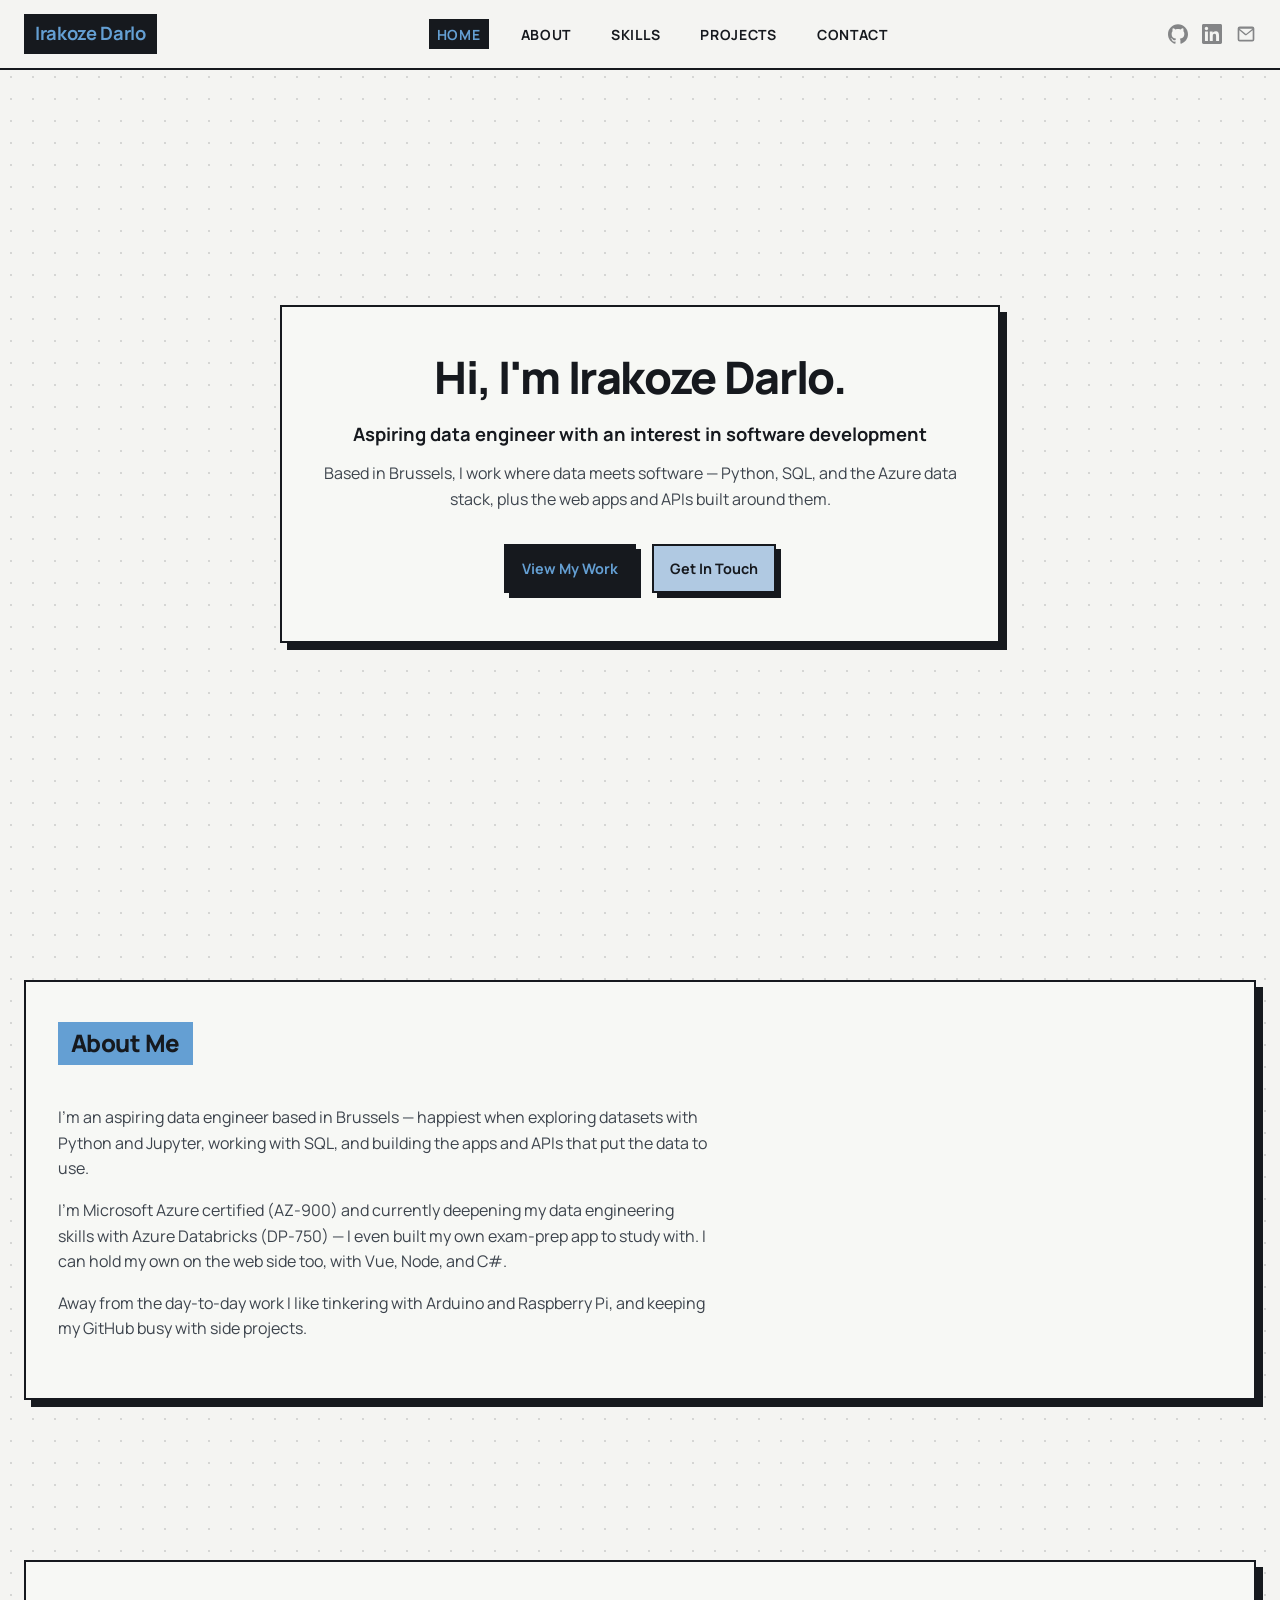
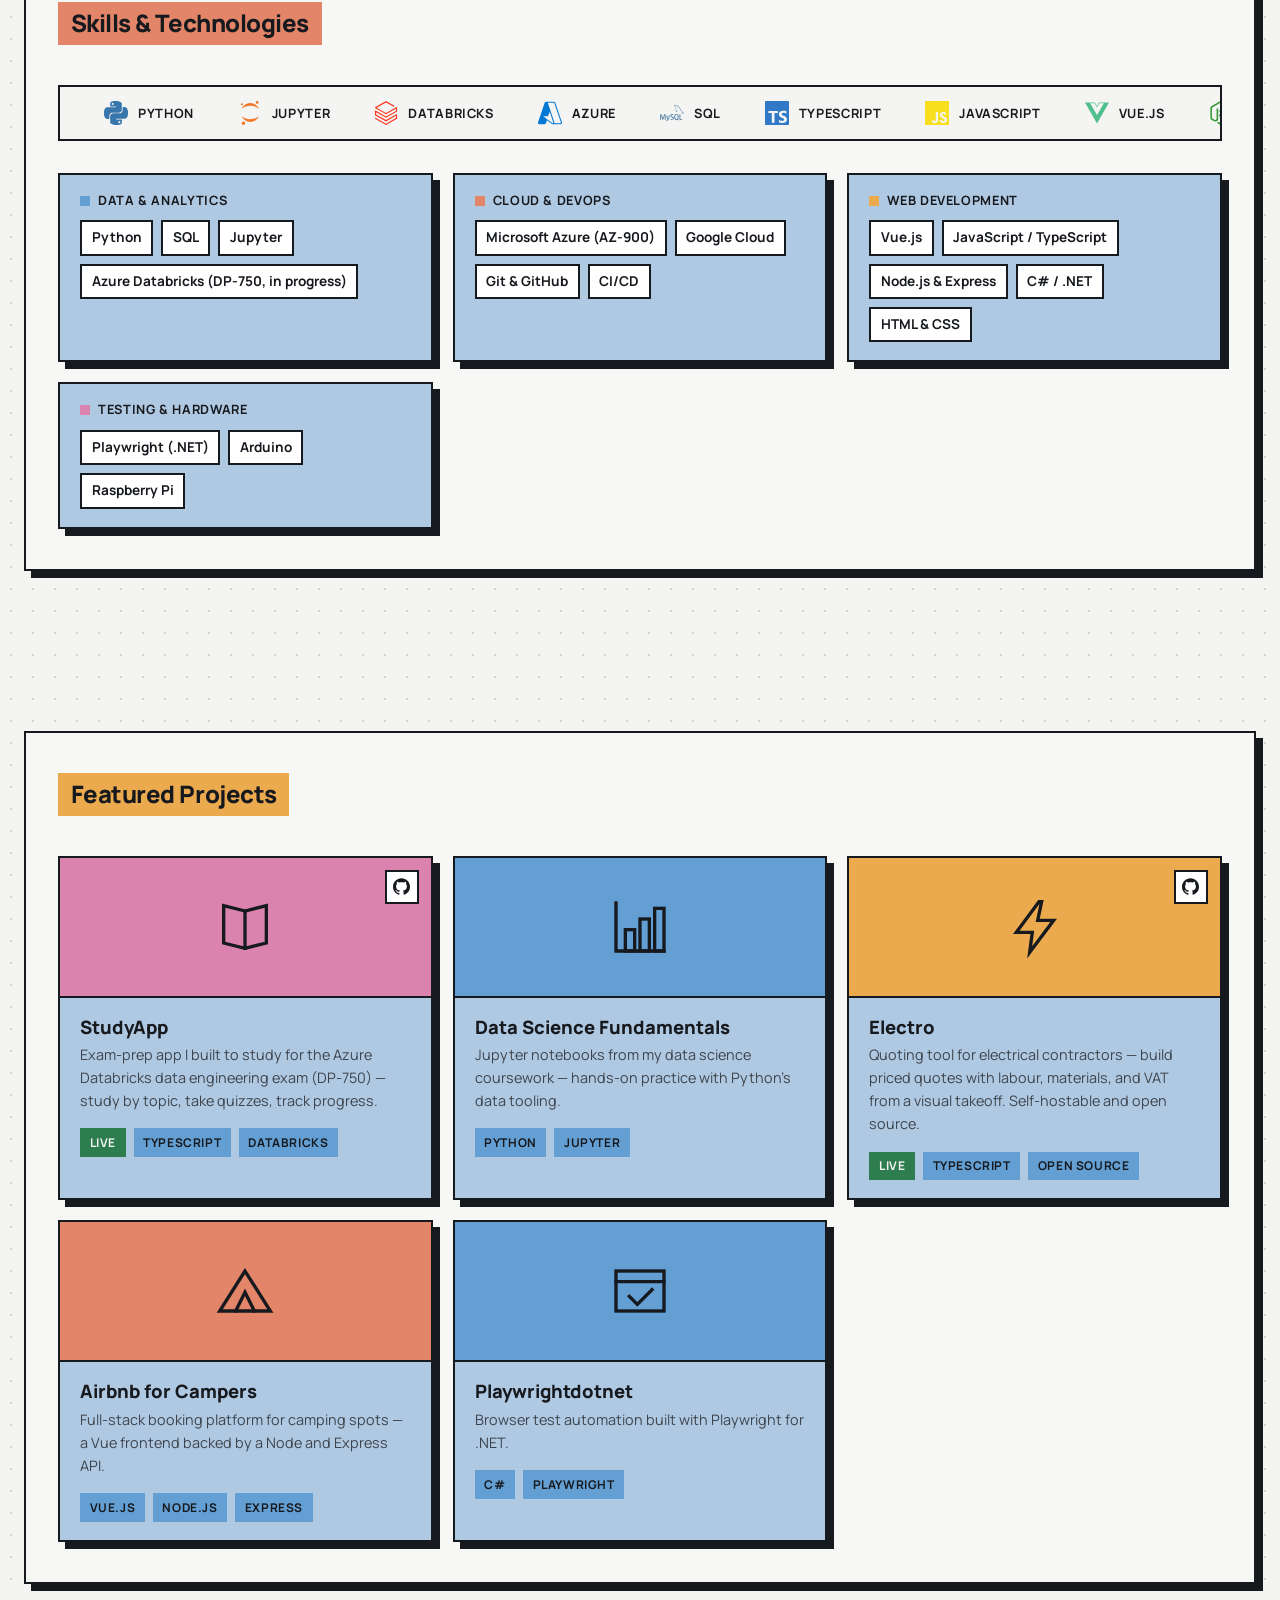
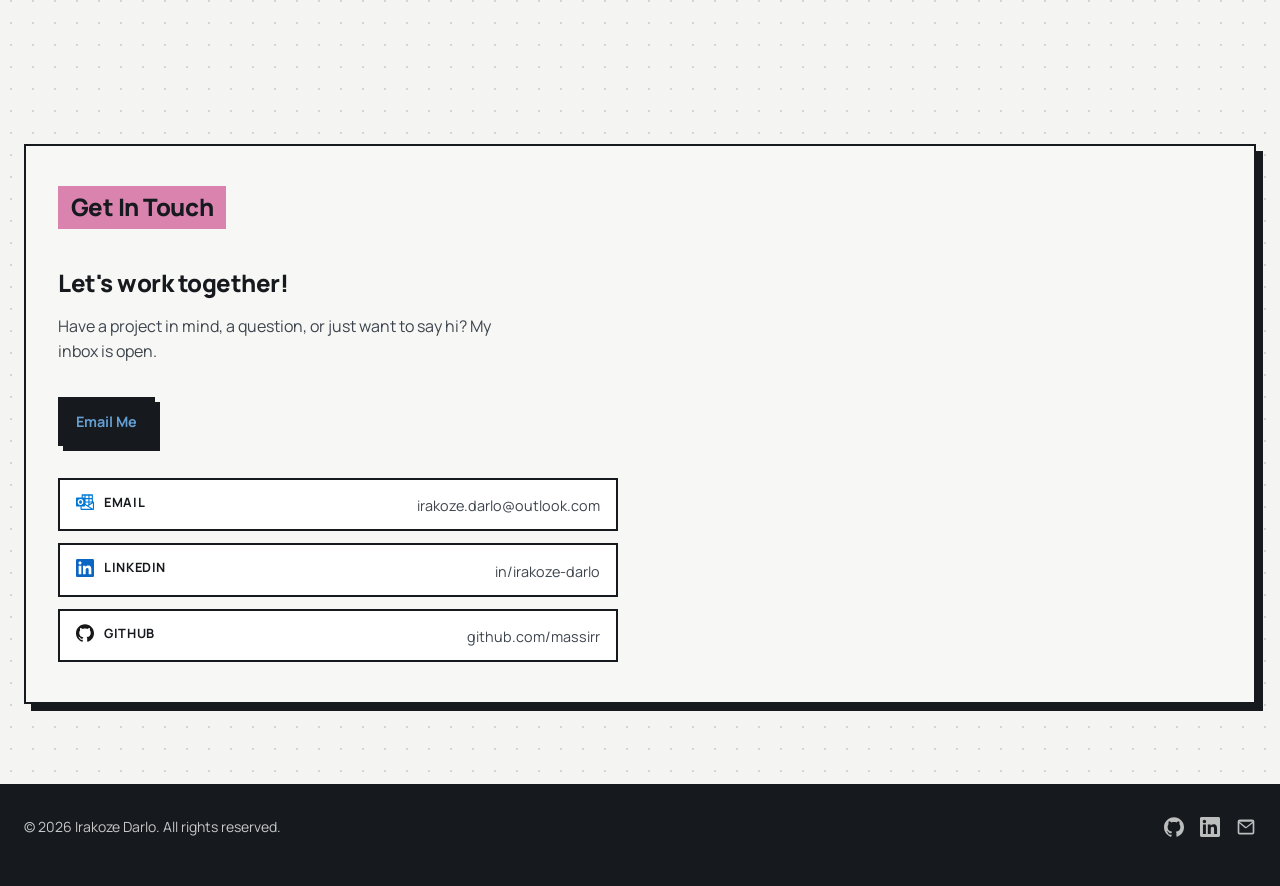
==== commit c4783e69: "Live-linked project cards, icon header/footer - StudyApp and Electro cards now link to their live de" ====
--- a/index.html
+++ b/index.html
@@ -39,6 +39,17 @@
                 <li><a href="#projects">Projects</a></li>
                 <li><a href="#contact">Contact</a></li>
             </ul>
+            <div class="nav-icons">
+                <a href="https://github.com/massirr" aria-label="GitHub" target="_blank" rel="noopener">
+                    <svg viewBox="0 0 24 24" aria-hidden="true"><path d="M12 .297c-6.63 0-12 5.373-12 12 0 5.303 3.438 9.8 8.205 11.385.6.113.82-.258.82-.577 0-.285-.01-1.04-.015-2.04-3.338.724-4.042-1.61-4.042-1.61C4.422 18.07 3.633 17.7 3.633 17.7c-1.087-.744.084-.729.084-.729 1.205.084 1.838 1.236 1.838 1.236 1.07 1.835 2.809 1.305 3.495.998.108-.776.417-1.305.76-1.605-2.665-.3-5.466-1.332-5.466-5.93 0-1.31.465-2.38 1.235-3.22-.135-.303-.54-1.523.105-3.176 0 0 1.005-.322 3.3 1.23.96-.267 1.98-.399 3-.405 1.02.006 2.04.138 3 .405 2.28-1.552 3.285-1.23 3.285-1.23.645 1.653.24 2.873.12 3.176.765.84 1.23 1.91 1.23 3.22 0 4.61-2.805 5.625-5.475 5.92.42.36.81 1.096.81 2.22 0 1.606-.015 2.896-.015 3.286 0 .315.21.69.825.57C20.565 22.092 24 17.592 24 12.297c0-6.627-5.373-12-12-12" /></svg>
+                </a>
+                <a href="https://www.linkedin.com/in/irakoze-darlo-2492162b5" aria-label="LinkedIn" target="_blank" rel="noopener">
+                    <svg viewBox="0 0 24 24" aria-hidden="true"><path d="M20.447 20.452h-3.554v-5.569c0-1.328-.027-3.037-1.852-3.037-1.853 0-2.136 1.445-2.136 2.939v5.667H9.351V9h3.414v1.561h.046c.477-.9 1.637-1.85 3.37-1.85 3.601 0 4.267 2.37 4.267 5.455v6.286zM5.337 7.433c-1.144 0-2.063-.926-2.063-2.065 0-1.138.92-2.063 2.063-2.063 1.14 0 2.064.925 2.064 2.063 0 1.139-.925 2.065-2.064 2.065zm1.782 13.019H3.555V9h3.564v11.452zM22.225 0H1.771C.792 0 0 .774 0 1.729v20.542C0 23.227.792 24 1.771 24h20.451C23.2 24 24 23.227 24 22.271V1.729C24 .774 23.2 0 22.222 0h.003z" /></svg>
+                </a>
+                <a href="mailto:irakoze.darlo@outlook.com" aria-label="Email">
+                    <svg viewBox="0 0 24 24" aria-hidden="true"><path d="M2 5.5A2.5 2.5 0 0 1 4.5 3h15A2.5 2.5 0 0 1 22 5.5v13a2.5 2.5 0 0 1-2.5 2.5h-15A2.5 2.5 0 0 1 2 18.5v-13Zm2.2.3 7.8 6.1 7.8-6.1a1 1 0 0 0-.3-.05h-15c-.1 0-.2.02-.3.05Zm-.2 1.55V18.5c0 .28.22.5.5.5h15a.5.5 0 0 0 .5-.5V7.35l-7.69 6.02a1 1 0 0 1-1.23 0L4 7.35Z" /></svg>
+                </a>
+            </div>
         </div>
     </nav>
 
@@ -164,7 +175,10 @@
             <div class="section-inner">
                 <h2 class="section-title section-title--apricot">Featured Projects</h2>
                 <div class="projects-grid">
-                    <a class="project-card" href="https://github.com/massirr/StudyApp">
+                    <article class="project-card">
+                        <a class="project-source" href="https://github.com/massirr/StudyApp" aria-label="View source on GitHub" target="_blank" rel="noopener">
+                            <svg viewBox="0 0 24 24" aria-hidden="true"><path d="M12 .297c-6.63 0-12 5.373-12 12 0 5.303 3.438 9.8 8.205 11.385.6.113.82-.258.82-.577 0-.285-.01-1.04-.015-2.04-3.338.724-4.042-1.61-4.042-1.61C4.422 18.07 3.633 17.7 3.633 17.7c-1.087-.744.084-.729.084-.729 1.205.084 1.838 1.236 1.838 1.236 1.07 1.835 2.809 1.305 3.495.998.108-.776.417-1.305.76-1.605-2.665-.3-5.466-1.332-5.466-5.93 0-1.31.465-2.38 1.235-3.22-.135-.303-.54-1.523.105-3.176 0 0 1.005-.322 3.3 1.23.96-.267 1.98-.399 3-.405 1.02.006 2.04.138 3 .405 2.28-1.552 3.285-1.23 3.285-1.23.645 1.653.24 2.873.12 3.176.765.84 1.23 1.91 1.23 3.22 0 4.61-2.805 5.625-5.475 5.92.42.36.81 1.096.81 2.22 0 1.606-.015 2.896-.015 3.286 0 .315.21.69.825.57C20.565 22.092 24 17.592 24 12.297c0-6.627-5.373-12-12-12" /></svg>
+                        </a>
                         <div class="project-image project-image--rose">
                             <!-- open book -->
                             <svg class="project-glyph" viewBox="0 0 48 48" aria-hidden="true">
@@ -173,15 +187,16 @@
                             </svg>
                         </div>
                         <div class="project-info">
-                            <h3>StudyApp</h3>
+                            <h3><a class="project-card-link" href="https://studyapp.irakozedarlo.be" target="_blank" rel="noopener">StudyApp</a></h3>
                             <p>Exam-prep app I built to study for the Azure Databricks data engineering exam (DP-750) — study by topic, take quizzes, track progress.</p>
                             <div class="project-tags">
+                                <span class="tag tag--live">Live</span>
                                 <span class="tag">TypeScript</span>
                                 <span class="tag">Databricks</span>
                             </div>
                         </div>
-                    </a>
-                    <a class="project-card" href="https://github.com/massirr/data_science_fundamentals">
+                    </article>
+                    <a class="project-card" href="https://github.com/massirr/data_science_fundamentals" target="_blank" rel="noopener">
                         <div class="project-image">
                             <!-- bar chart -->
                             <svg class="project-glyph" viewBox="0 0 48 48" aria-hidden="true">
@@ -200,7 +215,10 @@
                             </div>
                         </div>
                     </a>
-                    <a class="project-card" href="https://github.com/massirr/Electro">
+                    <article class="project-card">
+                        <a class="project-source" href="https://github.com/massirr/Electro" aria-label="View source on GitHub" target="_blank" rel="noopener">
+                            <svg viewBox="0 0 24 24" aria-hidden="true"><path d="M12 .297c-6.63 0-12 5.373-12 12 0 5.303 3.438 9.8 8.205 11.385.6.113.82-.258.82-.577 0-.285-.01-1.04-.015-2.04-3.338.724-4.042-1.61-4.042-1.61C4.422 18.07 3.633 17.7 3.633 17.7c-1.087-.744.084-.729.084-.729 1.205.084 1.838 1.236 1.838 1.236 1.07 1.835 2.809 1.305 3.495.998.108-.776.417-1.305.76-1.605-2.665-.3-5.466-1.332-5.466-5.93 0-1.31.465-2.38 1.235-3.22-.135-.303-.54-1.523.105-3.176 0 0 1.005-.322 3.3 1.23.96-.267 1.98-.399 3-.405 1.02.006 2.04.138 3 .405 2.28-1.552 3.285-1.23 3.285-1.23.645 1.653.24 2.873.12 3.176.765.84 1.23 1.91 1.23 3.22 0 4.61-2.805 5.625-5.475 5.92.42.36.81 1.096.81 2.22 0 1.606-.015 2.896-.015 3.286 0 .315.21.69.825.57C20.565 22.092 24 17.592 24 12.297c0-6.627-5.373-12-12-12" /></svg>
+                        </a>
                         <div class="project-image project-image--apricot">
                             <!-- lightning bolt -->
                             <svg class="project-glyph" viewBox="0 0 48 48" aria-hidden="true">
@@ -208,15 +226,16 @@
                             </svg>
                         </div>
                         <div class="project-info">
-                            <h3>Electro</h3>
+                            <h3><a class="project-card-link" href="https://electro-quote.vercel.app" target="_blank" rel="noopener">Electro</a></h3>
                             <p>Quoting tool for electrical contractors — build priced quotes with labour, materials, and VAT from a visual takeoff. Self-hostable and open source.</p>
                             <div class="project-tags">
+                                <span class="tag tag--live">Live</span>
                                 <span class="tag">TypeScript</span>
                                 <span class="tag">Open Source</span>
                             </div>
                         </div>
-                    </a>
-                    <a class="project-card" href="https://github.com/massirr/airbnb_for_campers">
+                    </article>
+                    <a class="project-card" href="https://github.com/massirr/airbnb_for_campers" target="_blank" rel="noopener">
                         <div class="project-image project-image--coral">
                             <!-- tent -->
                             <svg class="project-glyph" viewBox="0 0 48 48" aria-hidden="true">
@@ -234,7 +253,7 @@
                             </div>
                         </div>
                     </a>
-                    <a class="project-card" href="https://github.com/massirr/Playwrightdotnet">
+                    <a class="project-card" href="https://github.com/massirr/Playwrightdotnet" target="_blank" rel="noopener">
                         <div class="project-image">
                             <!-- browser window with a passing check -->
                             <svg class="project-glyph" viewBox="0 0 48 48" aria-hidden="true">
@@ -293,8 +312,15 @@
             <div class="footer-content">
                 <p>&copy; 2026 Irakoze Darlo. All rights reserved.</p>
                 <div class="social-links">
-                    <a href="https://github.com/massirr">GitHub</a>
-                    <a href="https://www.linkedin.com/in/irakoze-darlo-2492162b5">LinkedIn</a>
+                    <a href="https://github.com/massirr" aria-label="GitHub" target="_blank" rel="noopener">
+                        <svg viewBox="0 0 24 24" aria-hidden="true"><path d="M12 .297c-6.63 0-12 5.373-12 12 0 5.303 3.438 9.8 8.205 11.385.6.113.82-.258.82-.577 0-.285-.01-1.04-.015-2.04-3.338.724-4.042-1.61-4.042-1.61C4.422 18.07 3.633 17.7 3.633 17.7c-1.087-.744.084-.729.084-.729 1.205.084 1.838 1.236 1.838 1.236 1.07 1.835 2.809 1.305 3.495.998.108-.776.417-1.305.76-1.605-2.665-.3-5.466-1.332-5.466-5.93 0-1.31.465-2.38 1.235-3.22-.135-.303-.54-1.523.105-3.176 0 0 1.005-.322 3.3 1.23.96-.267 1.98-.399 3-.405 1.02.006 2.04.138 3 .405 2.28-1.552 3.285-1.23 3.285-1.23.645 1.653.24 2.873.12 3.176.765.84 1.23 1.91 1.23 3.22 0 4.61-2.805 5.625-5.475 5.92.42.36.81 1.096.81 2.22 0 1.606-.015 2.896-.015 3.286 0 .315.21.69.825.57C20.565 22.092 24 17.592 24 12.297c0-6.627-5.373-12-12-12" /></svg>
+                    </a>
+                    <a href="https://www.linkedin.com/in/irakoze-darlo-2492162b5" aria-label="LinkedIn" target="_blank" rel="noopener">
+                        <svg viewBox="0 0 24 24" aria-hidden="true"><path d="M20.447 20.452h-3.554v-5.569c0-1.328-.027-3.037-1.852-3.037-1.853 0-2.136 1.445-2.136 2.939v5.667H9.351V9h3.414v1.561h.046c.477-.9 1.637-1.85 3.37-1.85 3.601 0 4.267 2.37 4.267 5.455v6.286zM5.337 7.433c-1.144 0-2.063-.926-2.063-2.065 0-1.138.92-2.063 2.063-2.063 1.14 0 2.064.925 2.064 2.063 0 1.139-.925 2.065-2.064 2.065zm1.782 13.019H3.555V9h3.564v11.452zM22.225 0H1.771C.792 0 0 .774 0 1.729v20.542C0 23.227.792 24 1.771 24h20.451C23.2 24 24 23.227 24 22.271V1.729C24 .774 23.2 0 22.222 0h.003z" /></svg>
+                    </a>
+                    <a href="mailto:irakoze.darlo@outlook.com" aria-label="Email">
+                        <svg viewBox="0 0 24 24" aria-hidden="true"><path d="M2 5.5A2.5 2.5 0 0 1 4.5 3h15A2.5 2.5 0 0 1 22 5.5v13a2.5 2.5 0 0 1-2.5 2.5h-15A2.5 2.5 0 0 1 2 18.5v-13Zm2.2.3 7.8 6.1 7.8-6.1a1 1 0 0 0-.3-.05h-15c-.1 0-.2.02-.3.05Zm-.2 1.55V18.5c0 .28.22.5.5.5h15a.5.5 0 0 0 .5-.5V7.35l-7.69 6.02a1 1 0 0 1-1.23 0L4 7.35Z" /></svg>
+                    </a>
                 </div>
             </div>
         </div>
--- a/styles.css
+++ b/styles.css
@@ -181,6 +181,38 @@
 .nav-menu a:focus-visible {
     outline: 2px solid rgba(22, 25, 30, 0.2);
     outline-offset: 2px;
+}
+
+/* Icon links stay visible even when .nav-menu hides on small screens,
+   so the header is never empty. Muted-to-full idle/hover, ink monochrome. */
+.nav-icons {
+    display: flex;
+    align-items: center;
+    gap: 14px;
+    flex-shrink: 0;
+}
+
+.nav-icons a {
+    display: flex;
+    color: var(--ink);
+    opacity: 0.5;
+    transition: opacity 0.18s ease;
+}
+
+.nav-icons a:hover {
+    opacity: 1;
+}
+
+.nav-icons a:focus-visible {
+    outline: 2px solid rgba(22, 25, 30, 0.2);
+    outline-offset: 2px;
+    opacity: 1;
+}
+
+.nav-icons svg {
+    width: 20px;
+    height: 20px;
+    fill: currentColor;
 }
 
 /* ==========================================================================
@@ -447,6 +479,7 @@
 }
 
 .project-card {
+    position: relative;
     display: block;
     text-decoration: none;
     color: var(--ink);
@@ -454,6 +487,68 @@
     border: var(--border-hard);
     box-shadow: var(--shadow);
     transition: transform 0.18s ease, background-color 0.18s ease;
+}
+
+/* Cards with a live deployment (<article>): the title link stretches
+   over the whole card via ::after, so the card behaves like the plain
+   <a> cards while still leaving the source badge independently clickable */
+.project-card-link {
+    color: inherit;
+    text-decoration: none;
+}
+
+.project-card-link:hover {
+    text-decoration: underline;
+}
+
+.project-card-link::after {
+    content: '';
+    position: absolute;
+    inset: 0;
+    z-index: 1;
+}
+
+.project-card-link:focus-visible {
+    outline: 2px solid rgba(22, 25, 30, 0.2);
+    outline-offset: 2px;
+}
+
+/* Small chip badge — "view source" — sits above the stretched link */
+.project-source {
+    position: absolute;
+    top: 12px;
+    right: 12px;
+    z-index: 2;
+    display: flex;
+    align-items: center;
+    justify-content: center;
+    width: 34px;
+    height: 34px;
+    background: #ffffff;
+    border: 2px solid var(--ink);
+    color: var(--ink);
+    transition: transform 0.18s ease, background-color 0.18s ease;
+}
+
+.project-source:hover {
+    transform: translateY(-1px);
+    background: var(--paper-strong);
+}
+
+.project-source:focus-visible {
+    outline: 2px solid rgba(22, 25, 30, 0.2);
+    outline-offset: 2px;
+}
+
+.project-source svg {
+    width: 17px;
+    height: 17px;
+    fill: currentColor;
+}
+
+.tag.tag--live {
+    background: var(--positive);
+    color: var(--paper);
 }
 
 .project-card:hover {
@@ -624,22 +719,25 @@
 
 .social-links {
     display: flex;
-    gap: 1.25rem;
+    align-items: center;
+    gap: 1rem;
 }
 
 .social-links a {
-    color: var(--paper-strong);
-    text-decoration: none;
-    font-size: 0.8rem;
-    font-weight: 650;
-    text-transform: uppercase;
-    letter-spacing: 0.05em;
+    display: flex;
+    color: var(--paper);
     opacity: 0.75;
     transition: opacity 0.18s ease;
 }
 
 .social-links a:hover {
     opacity: 1;
+}
+
+.social-links svg {
+    width: 20px;
+    height: 20px;
+    fill: currentColor;
 }
 
 .social-links a:focus-visible {
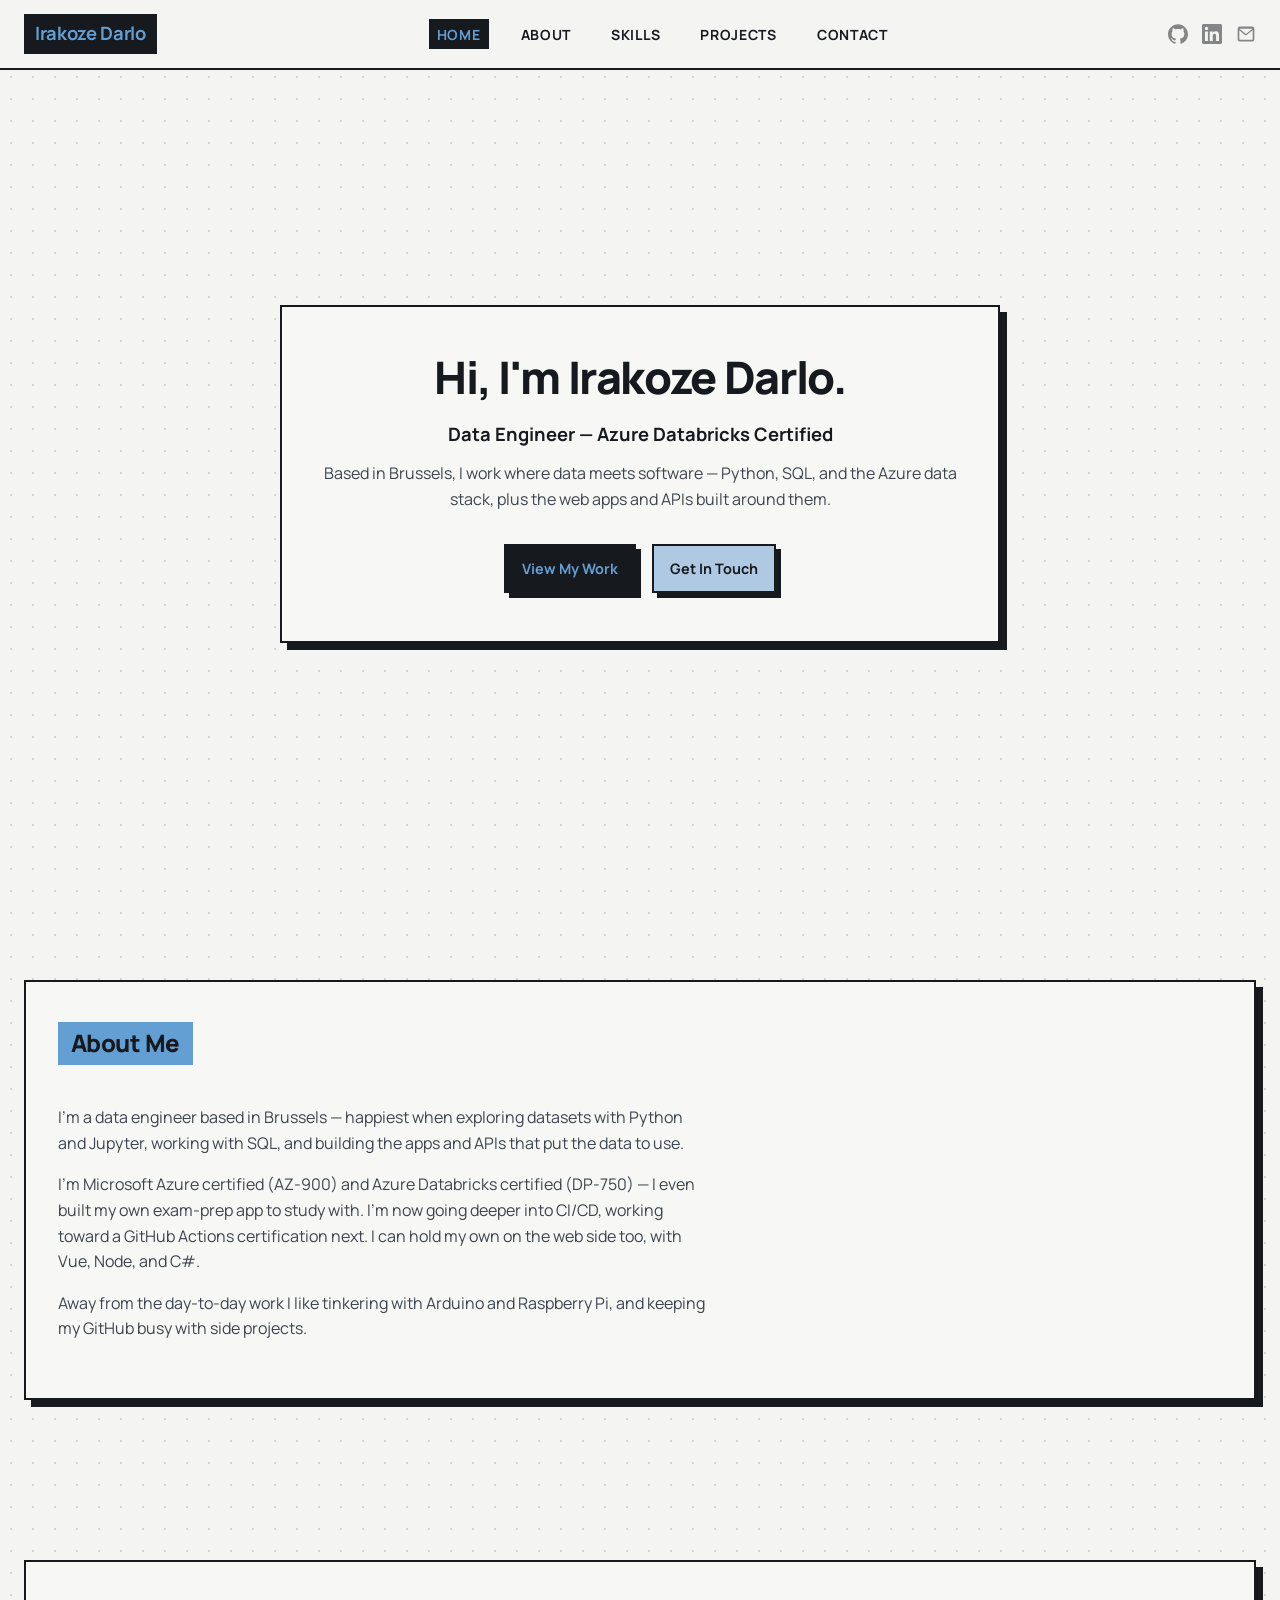
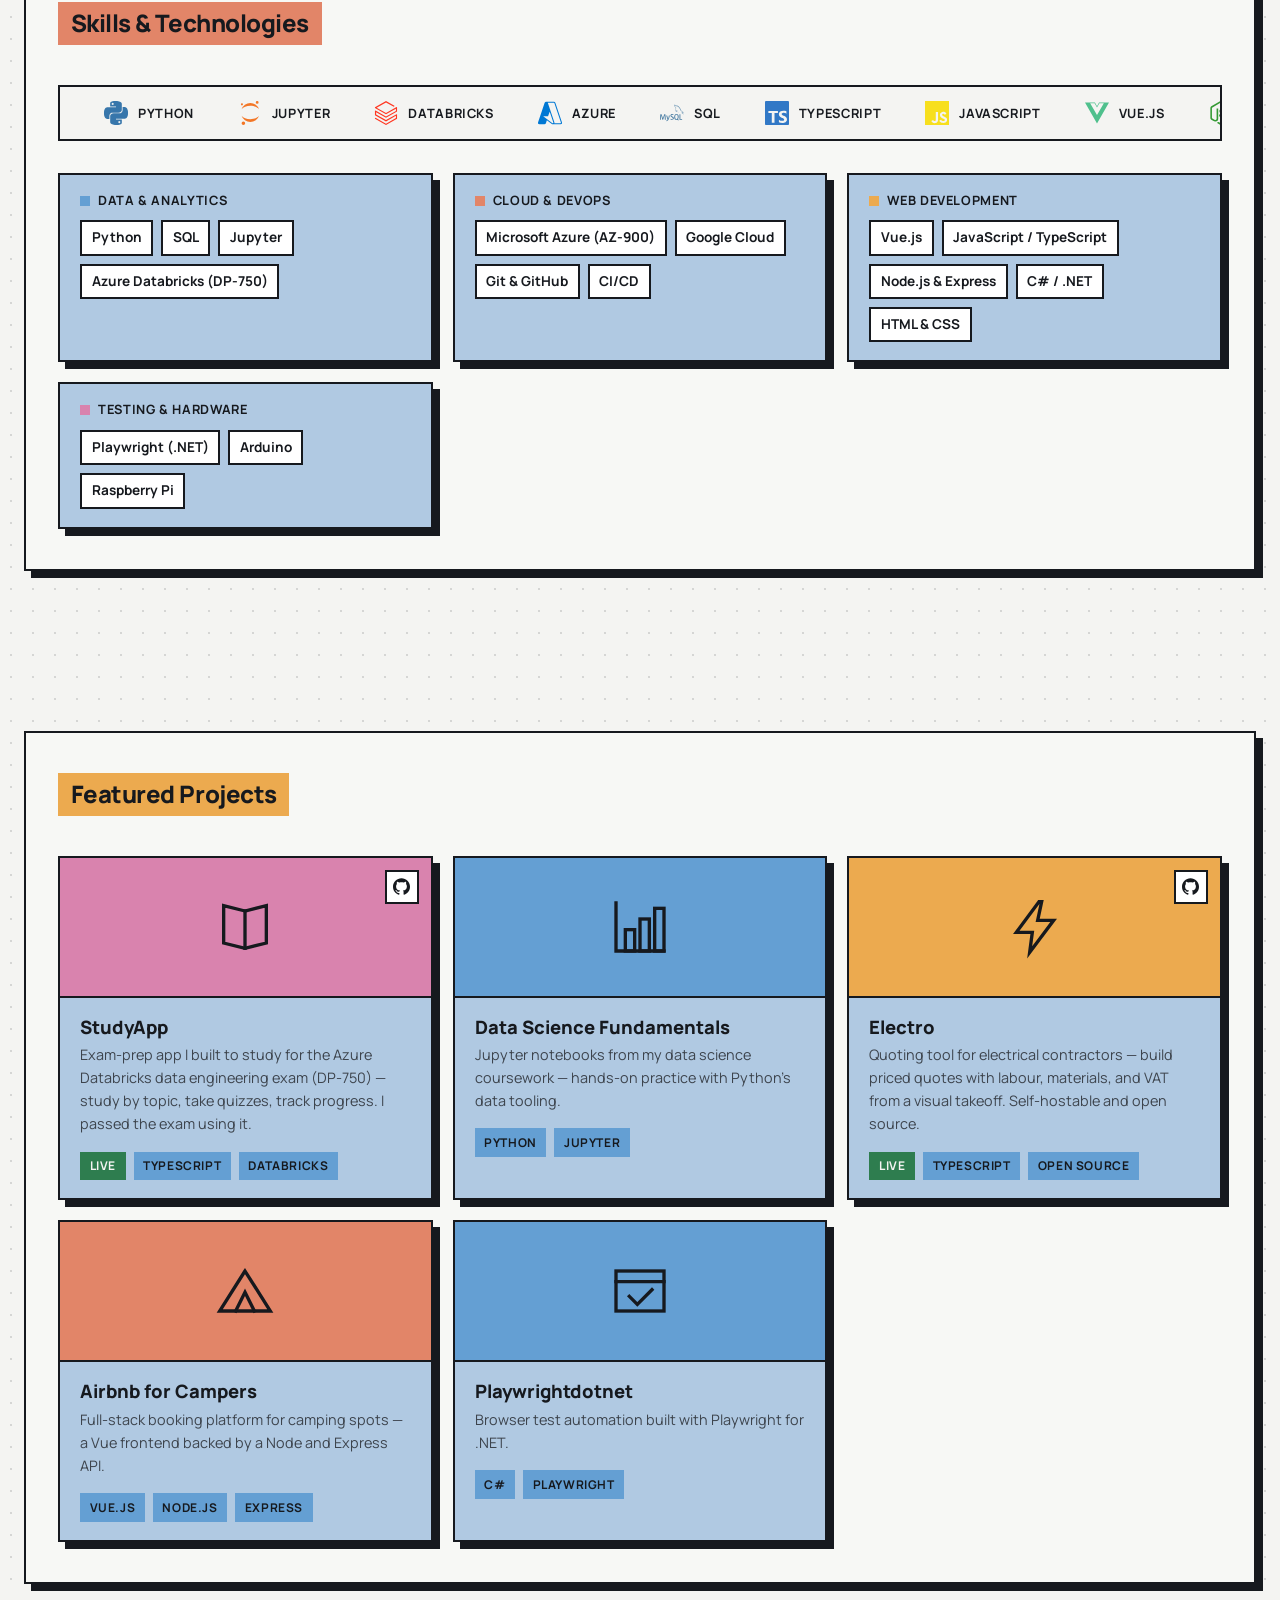
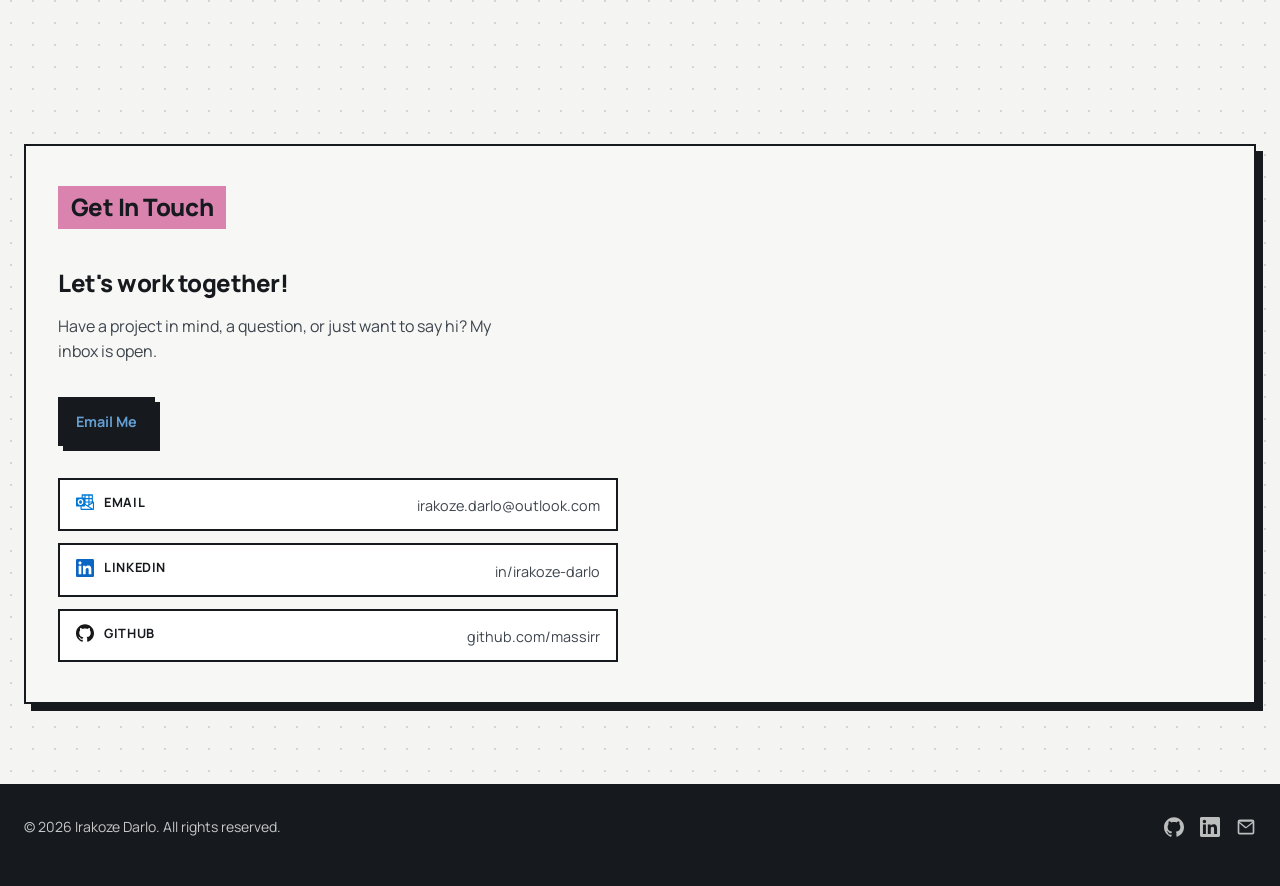
==== commit 3ce5c2af: "Retitle to Data Engineer after passing DP-750 Drops the 'aspiring' qualifier per the plan recorded w" ====
--- a/index.html
+++ b/index.html
@@ -3,11 +3,11 @@
 <head>
     <meta charset="UTF-8">
     <meta name="viewport" content="width=device-width, initial-scale=1.0">
-    <meta name="description" content="Irakoze Darlo — aspiring data engineer with an interest in software development, based in Brussels. Python, SQL, Azure Databricks, and the web apps around the data.">
-    <title>Irakoze Darlo - Aspiring Data Engineer</title>
+    <meta name="description" content="Irakoze Darlo — data engineer based in Brussels, Azure Databricks certified (DP-750). Python, SQL, the Azure data stack, and the web apps built around the data.">
+    <title>Irakoze Darlo - Data Engineer, Azure Databricks Certified</title>
     <link rel="canonical" href="https://irakozedarlo.be/">
-    <meta property="og:title" content="Irakoze Darlo - Aspiring Data Engineer">
-    <meta property="og:description" content="Aspiring data engineer with an interest in software development, based in Brussels.">
+    <meta property="og:title" content="Irakoze Darlo - Data Engineer, Azure Databricks Certified">
+    <meta property="og:description" content="Data engineer based in Brussels, Azure Databricks certified (DP-750).">
     <meta property="og:url" content="https://irakozedarlo.be/">
     <meta property="og:type" content="website">
     <link rel="stylesheet" href="styles.css">
@@ -17,12 +17,24 @@
       "@type": "Person",
       "name": "Irakoze Darlo",
       "url": "https://irakozedarlo.be/",
-      "jobTitle": "Aspiring Data Engineer",
+      "jobTitle": "Data Engineer",
       "address": { "@type": "PostalAddress", "addressLocality": "Brussels", "addressCountry": "BE" },
       "email": "mailto:irakoze.darlo@outlook.com",
       "sameAs": [
         "https://github.com/massirr",
         "https://www.linkedin.com/in/irakoze-darlo-2492162b5"
+      ],
+      "hasCredential": [
+        {
+          "@type": "EducationalOccupationalCredential",
+          "credentialCategory": "certification",
+          "name": "Microsoft Certified: Azure Data Fundamentals (AZ-900)"
+        },
+        {
+          "@type": "EducationalOccupationalCredential",
+          "credentialCategory": "certification",
+          "name": "Azure Databricks Data Engineer (DP-750)"
+        }
       ]
     }
     </script>
@@ -54,11 +66,10 @@
     </nav>
 
     <!-- Hero Section -->
-    <!-- DRAFT COPY: written from the public GitHub profile — adjust wording freely -->
     <section id="home" class="hero">
         <div class="hero-content">
             <h1 class="hero-title">Hi, I'm Irakoze Darlo.</h1>
-            <p class="hero-subtitle">Aspiring data engineer with an interest in software development</p>
+            <p class="hero-subtitle">Data Engineer — Azure Databricks Certified</p>
             <p class="hero-description">Based in Brussels, I work where data meets software — Python, SQL, and the Azure data stack, plus the web apps and APIs built around them.</p>
             <div class="hero-buttons">
                 <a href="#projects" class="btn btn-primary">View My Work</a>
@@ -68,14 +79,13 @@
     </section>
 
     <!-- About Section -->
-    <!-- DRAFT COPY: written from the public GitHub profile — adjust wording freely -->
     <section id="about" class="about">
         <div class="container">
             <div class="section-inner">
                 <h2 class="section-title">About Me</h2>
                 <div class="about-text">
-                    <p>I'm an aspiring data engineer based in Brussels — happiest when exploring datasets with Python and Jupyter, working with SQL, and building the apps and APIs that put the data to use.</p>
-                    <p>I'm Microsoft Azure certified (AZ-900) and currently deepening my data engineering skills with Azure Databricks (DP-750) — I even built my own exam-prep app to study with. I can hold my own on the web side too, with Vue, Node, and C#.</p>
+                    <p>I'm a data engineer based in Brussels — happiest when exploring datasets with Python and Jupyter, working with SQL, and building the apps and APIs that put the data to use.</p>
+                    <p>I'm Microsoft Azure certified (AZ-900) and Azure Databricks certified (DP-750) — I even built my own exam-prep app to study with. I'm now going deeper into CI/CD, working toward a GitHub Actions certification next. I can hold my own on the web side too, with Vue, Node, and C#.</p>
                     <p>Away from the day-to-day work I like tinkering with Arduino and Raspberry Pi, and keeping my GitHub busy with side projects.</p>
                 </div>
             </div>
@@ -134,7 +144,7 @@
                             <li>Python</li>
                             <li>SQL</li>
                             <li>Jupyter</li>
-                            <li>Azure Databricks (DP-750, in progress)</li>
+                            <li>Azure Databricks (DP-750)</li>
                         </ul>
                     </div>
                     <div class="skill-card">
@@ -188,7 +198,7 @@
                         </div>
                         <div class="project-info">
                             <h3><a class="project-card-link" href="https://studyapp.irakozedarlo.be" target="_blank" rel="noopener">StudyApp</a></h3>
-                            <p>Exam-prep app I built to study for the Azure Databricks data engineering exam (DP-750) — study by topic, take quizzes, track progress.</p>
+                            <p>Exam-prep app I built to study for the Azure Databricks data engineering exam (DP-750) — study by topic, take quizzes, track progress. I passed the exam using it.</p>
                             <div class="project-tags">
                                 <span class="tag tag--live">Live</span>
                                 <span class="tag">TypeScript</span>
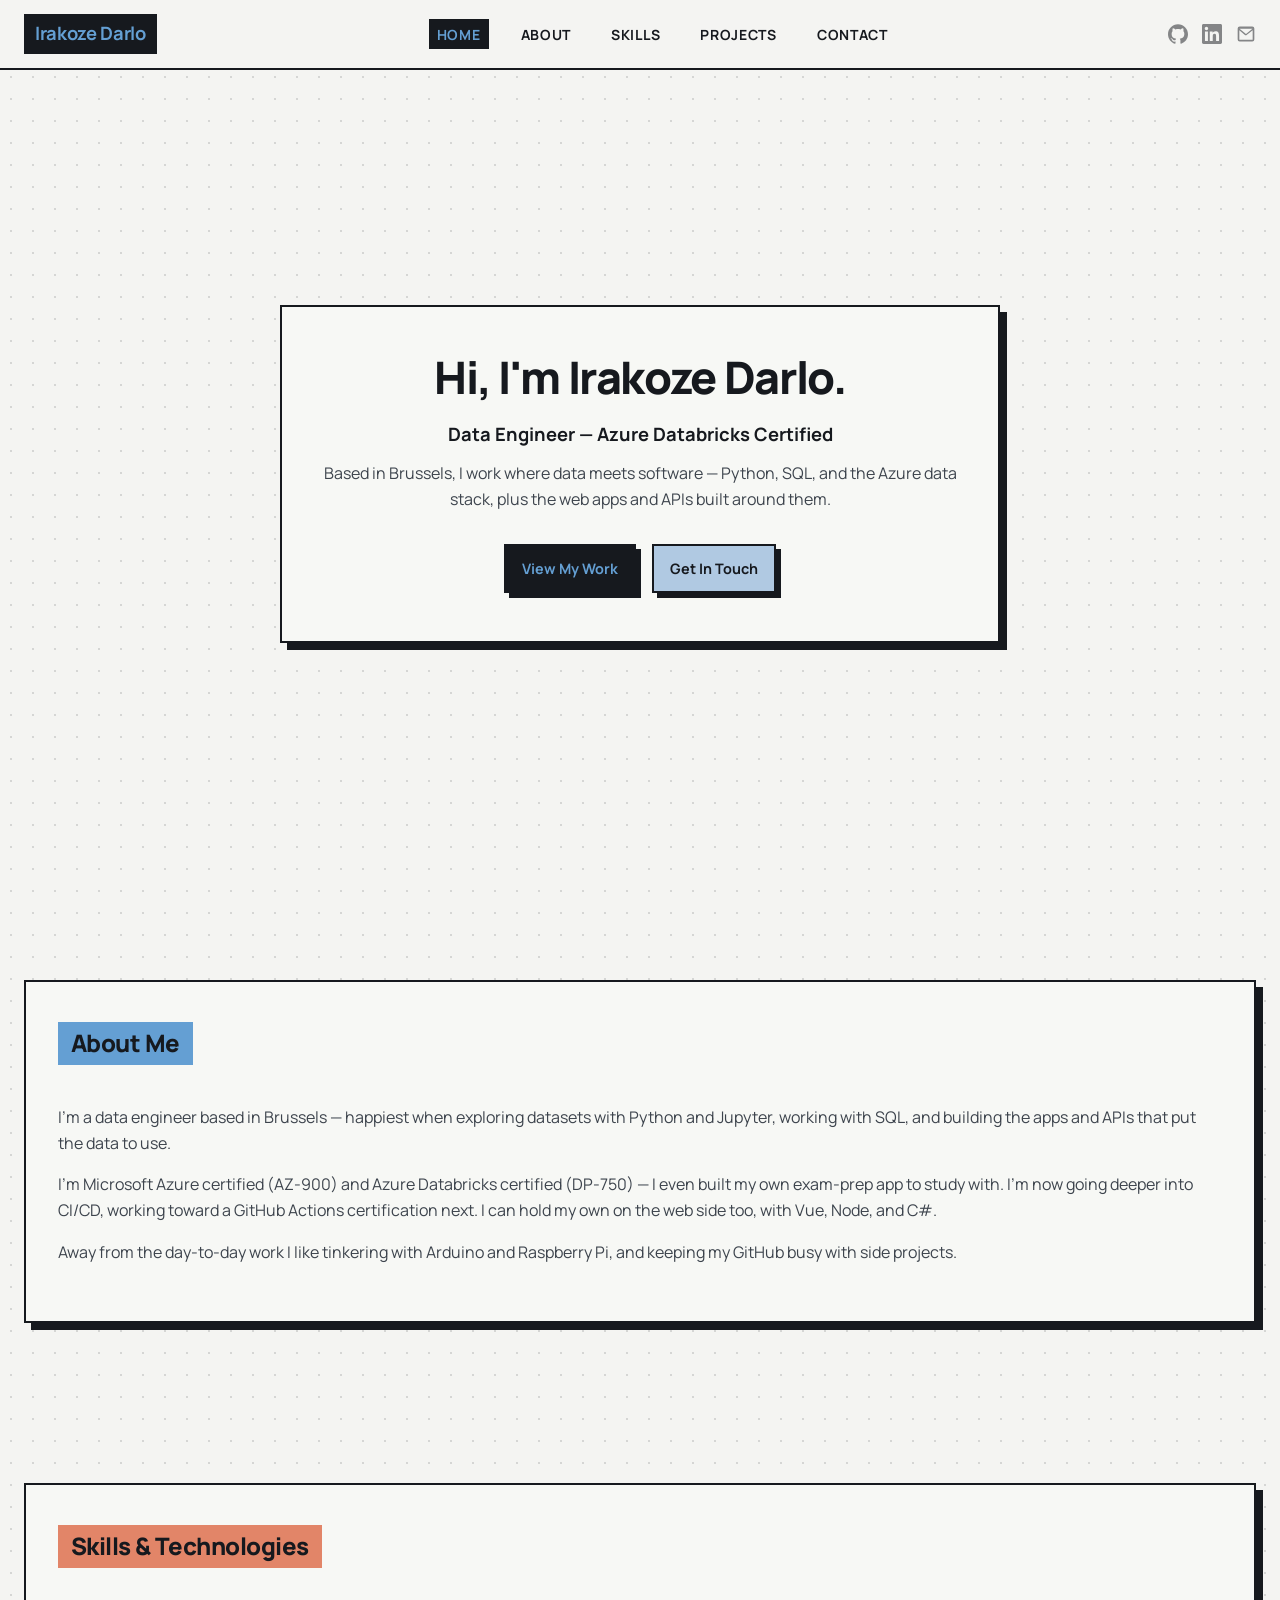
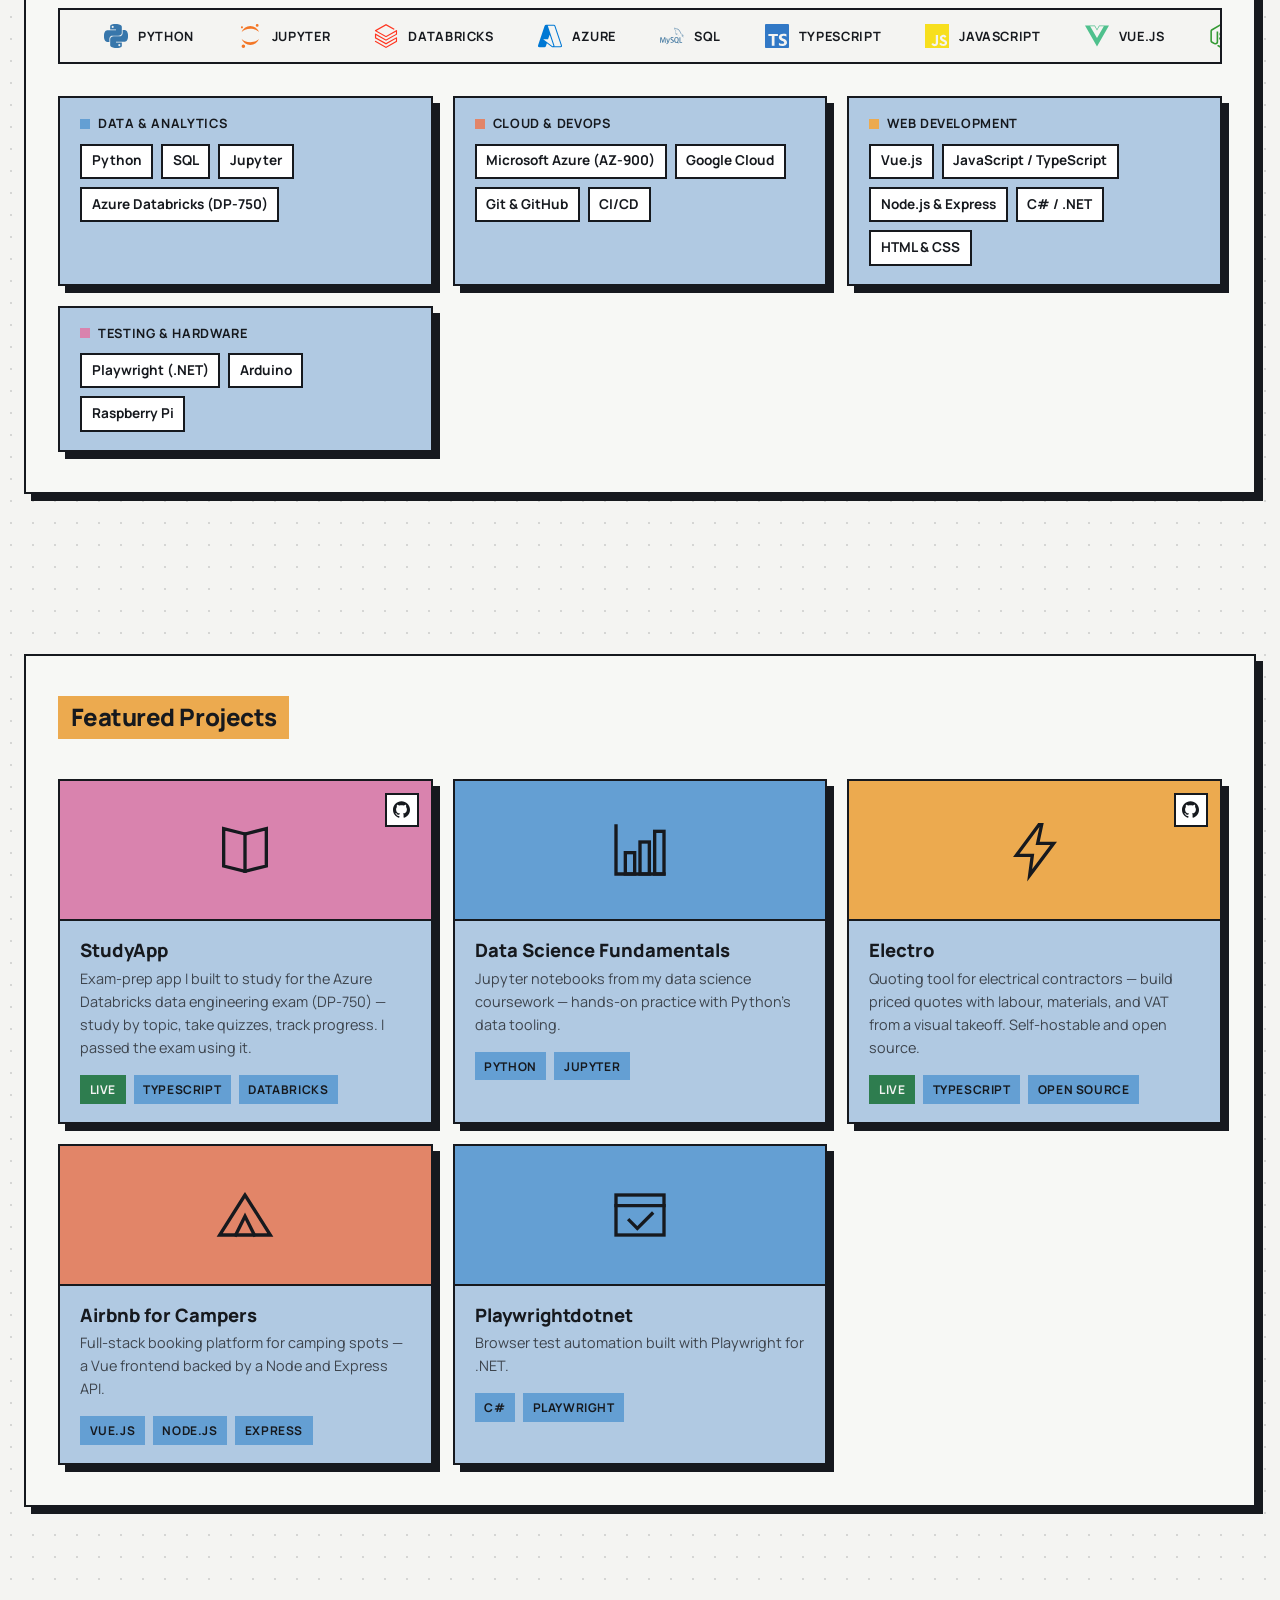
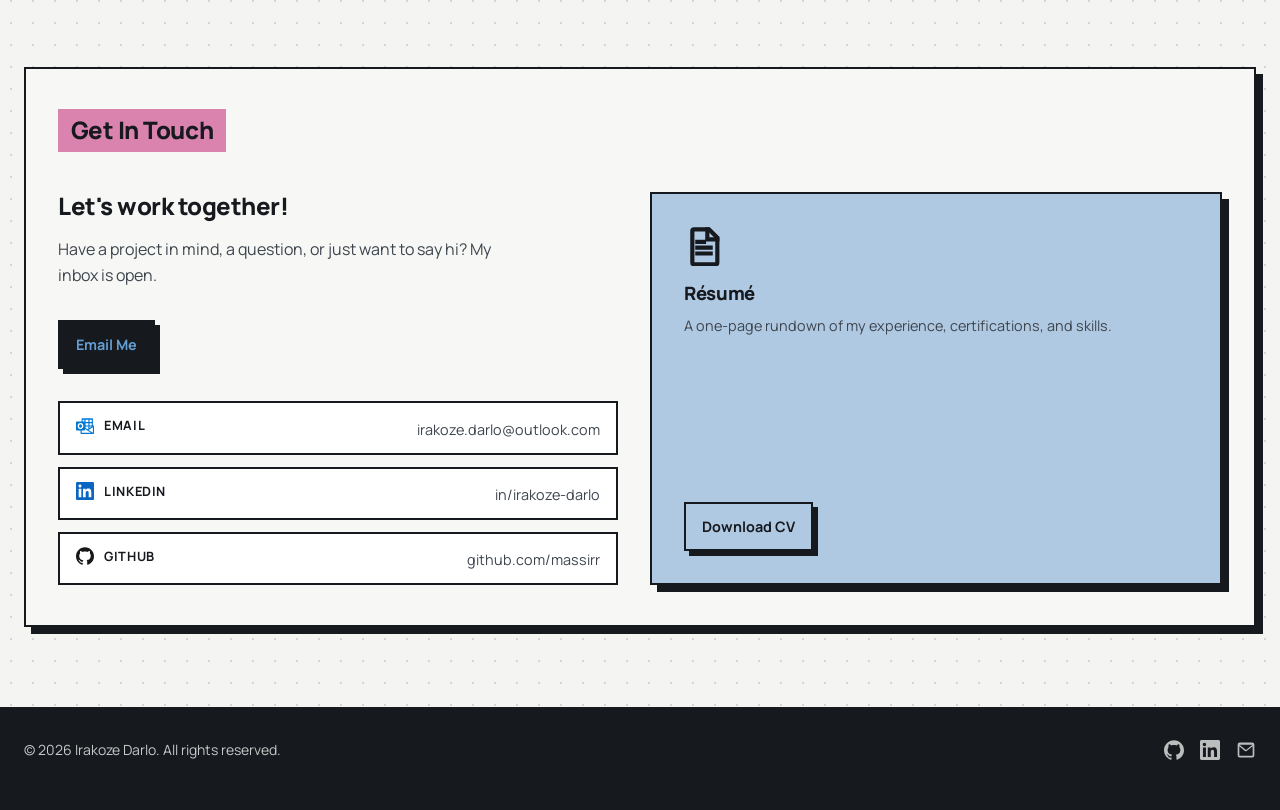
==== commit 79028e69: "Add downloadable CV to Contact section Fills the empty space beside the contact links on desktop wit" ====
--- a/index.html
+++ b/index.html
@@ -291,26 +291,35 @@
         <div class="container">
             <div class="section-inner">
                 <h2 class="section-title section-title--rose">Get In Touch</h2>
-                <div class="contact-content">
-                    <h3>Let's work together!</h3>
-                    <p>Have a project in mind, a question, or just want to say hi? My inbox is open.</p>
-                    <div class="contact-cta">
-                        <a class="btn btn-primary" href="mailto:irakoze.darlo@outlook.com">Email Me</a>
-                    </div>
-                    <div class="contact-links">
-                        <a class="contact-link" href="mailto:irakoze.darlo@outlook.com">
-                            <span class="label"><svg class="contact-glyph" viewBox="0 0 24 24" aria-hidden="true"><path fill="#0078D4" d="M7.88 12.04q0 .45-.11.87-.1.41-.33.74-.22.33-.58.52-.37.2-.87.2t-.85-.2q-.35-.21-.57-.55-.22-.33-.33-.75-.1-.42-.1-.86t.1-.87q.1-.43.34-.76.22-.34.59-.54.36-.2.87-.2t.86.2q.35.21.57.55.22.34.31.77.1.43.1.88zM24 12v9.38q0 .46-.33.8-.33.32-.8.32H7.13q-.46 0-.8-.33-.32-.33-.32-.8V18H1q-.41 0-.7-.3-.3-.29-.3-.7V7q0-.41.3-.7Q.58 6 1 6h6.5V2.55q0-.44.3-.75.3-.3.75-.3h12.9q.44 0 .75.3.3.3.3.75V10.85l1.24.72h.01q.1.07.18.18.07.12.07.25zm-6-8.25v3h3v-3zm0 4.5v3h3v-3zm0 4.5v1.83l3.05-1.83zm-5.25-9v3h3.75v-3zm0 4.5v3h3.75v-3zm0 4.5v2.03l2.41 1.5 1.34-.8v-2.73zM9 3.75V6h2l.13.01.12.04v-2.3zM5.98 15.98q.9 0 1.6-.3.7-.32 1.19-.86.48-.55.73-1.28.25-.74.25-1.61 0-.83-.25-1.55-.24-.71-.71-1.24t-1.15-.83q-.68-.3-1.55-.3-.92 0-1.64.3-.71.3-1.2.85-.5.54-.75 1.3-.25.74-.25 1.63 0 .85.26 1.56.26.72.74 1.23.48.52 1.17.81.69.3 1.56.3zM7.5 21h12.39L12 16.08V17q0 .41-.3.7-.29.3-.7.3H7.5zm15-.13v-7.24l-5.9 3.54Z"/></svg>Email</span>
-                            <span class="value">irakoze.darlo@outlook.com</span>
-                        </a>
-                        <a class="contact-link" href="https://www.linkedin.com/in/irakoze-darlo-2492162b5">
-                            <span class="label"><svg class="contact-glyph" viewBox="0 0 24 24" aria-hidden="true"><path fill="#0A66C2" d="M20.447 20.452h-3.554v-5.569c0-1.328-.027-3.037-1.852-3.037-1.853 0-2.136 1.445-2.136 2.939v5.667H9.351V9h3.414v1.561h.046c.477-.9 1.637-1.85 3.37-1.85 3.601 0 4.267 2.37 4.267 5.455v6.286zM5.337 7.433c-1.144 0-2.063-.926-2.063-2.065 0-1.138.92-2.063 2.063-2.063 1.14 0 2.064.925 2.064 2.063 0 1.139-.925 2.065-2.064 2.065zm1.782 13.019H3.555V9h3.564v11.452zM22.225 0H1.771C.792 0 0 .774 0 1.729v20.542C0 23.227.792 24 1.771 24h20.451C23.2 24 24 23.227 24 22.271V1.729C24 .774 23.2 0 22.222 0h.003z"/></svg>LinkedIn</span>
-                            <span class="value">in/irakoze-darlo</span>
-                        </a>
-                        <a class="contact-link" href="https://github.com/massirr">
-                            <span class="label"><svg class="contact-glyph" viewBox="0 0 24 24" aria-hidden="true"><path fill="#181717" d="M12 .297c-6.63 0-12 5.373-12 12 0 5.303 3.438 9.8 8.205 11.385.6.113.82-.258.82-.577 0-.285-.01-1.04-.015-2.04-3.338.724-4.042-1.61-4.042-1.61C4.422 18.07 3.633 17.7 3.633 17.7c-1.087-.744.084-.729.084-.729 1.205.084 1.838 1.236 1.838 1.236 1.07 1.835 2.809 1.305 3.495.998.108-.776.417-1.305.76-1.605-2.665-.3-5.466-1.332-5.466-5.93 0-1.31.465-2.38 1.235-3.22-.135-.303-.54-1.523.105-3.176 0 0 1.005-.322 3.3 1.23.96-.267 1.98-.399 3-.405 1.02.006 2.04.138 3 .405 2.28-1.552 3.285-1.23 3.285-1.23.645 1.653.24 2.873.12 3.176.765.84 1.23 1.91 1.23 3.22 0 4.61-2.805 5.625-5.475 5.92.42.36.81 1.096.81 2.22 0 1.606-.015 2.896-.015 3.286 0 .315.21.69.825.57C20.565 22.092 24 17.592 24 12.297c0-6.627-5.373-12-12-12"/></svg>GitHub</span>
-                            <span class="value">github.com/massirr</span>
-                        </a>
-                    </div>
+                <div class="contact-grid">
+                    <div class="contact-content">
+                        <h3>Let's work together!</h3>
+                        <p>Have a project in mind, a question, or just want to say hi? My inbox is open.</p>
+                        <div class="contact-cta">
+                            <a class="btn btn-primary" href="mailto:irakoze.darlo@outlook.com">Email Me</a>
+                        </div>
+                        <div class="contact-links">
+                            <a class="contact-link" href="mailto:irakoze.darlo@outlook.com">
+                                <span class="label"><svg class="contact-glyph" viewBox="0 0 24 24" aria-hidden="true"><path fill="#0078D4" d="M7.88 12.04q0 .45-.11.87-.1.41-.33.74-.22.33-.58.52-.37.2-.87.2t-.85-.2q-.35-.21-.57-.55-.22-.33-.33-.75-.1-.42-.1-.86t.1-.87q.1-.43.34-.76.22-.34.59-.54.36-.2.87-.2t.86.2q.35.21.57.55.22.34.31.77.1.43.1.88zM24 12v9.38q0 .46-.33.8-.33.32-.8.32H7.13q-.46 0-.8-.33-.32-.33-.32-.8V18H1q-.41 0-.7-.3-.3-.29-.3-.7V7q0-.41.3-.7Q.58 6 1 6h6.5V2.55q0-.44.3-.75.3-.3.75-.3h12.9q.44 0 .75.3.3.3.3.75V10.85l1.24.72h.01q.1.07.18.18.07.12.07.25zm-6-8.25v3h3v-3zm0 4.5v3h3v-3zm0 4.5v1.83l3.05-1.83zm-5.25-9v3h3.75v-3zm0 4.5v3h3.75v-3zm0 4.5v2.03l2.41 1.5 1.34-.8v-2.73zM9 3.75V6h2l.13.01.12.04v-2.3zM5.98 15.98q.9 0 1.6-.3.7-.32 1.19-.86.48-.55.73-1.28.25-.74.25-1.61 0-.83-.25-1.55-.24-.71-.71-1.24t-1.15-.83q-.68-.3-1.55-.3-.92 0-1.64.3-.71.3-1.2.85-.5.54-.75 1.3-.25.74-.25 1.63 0 .85.26 1.56.26.72.74 1.23.48.52 1.17.81.69.3 1.56.3zM7.5 21h12.39L12 16.08V17q0 .41-.3.7-.29.3-.7.3H7.5zm15-.13v-7.24l-5.9 3.54Z"/></svg>Email</span>
+                                <span class="value">irakoze.darlo@outlook.com</span>
+                            </a>
+                            <a class="contact-link" href="https://www.linkedin.com/in/irakoze-darlo-2492162b5">
+                                <span class="label"><svg class="contact-glyph" viewBox="0 0 24 24" aria-hidden="true"><path fill="#0A66C2" d="M20.447 20.452h-3.554v-5.569c0-1.328-.027-3.037-1.852-3.037-1.853 0-2.136 1.445-2.136 2.939v5.667H9.351V9h3.414v1.561h.046c.477-.9 1.637-1.85 3.37-1.85 3.601 0 4.267 2.37 4.267 5.455v6.286zM5.337 7.433c-1.144 0-2.063-.926-2.063-2.065 0-1.138.92-2.063 2.063-2.063 1.14 0 2.064.925 2.064 2.063 0 1.139-.925 2.065-2.064 2.065zm1.782 13.019H3.555V9h3.564v11.452zM22.225 0H1.771C.792 0 0 .774 0 1.729v20.542C0 23.227.792 24 1.771 24h20.451C23.2 24 24 23.227 24 22.271V1.729C24 .774 23.2 0 22.222 0h.003z"/></svg>LinkedIn</span>
+                                <span class="value">in/irakoze-darlo</span>
+                            </a>
+                            <a class="contact-link" href="https://github.com/massirr">
+                                <span class="label"><svg class="contact-glyph" viewBox="0 0 24 24" aria-hidden="true"><path fill="#181717" d="M12 .297c-6.63 0-12 5.373-12 12 0 5.303 3.438 9.8 8.205 11.385.6.113.82-.258.82-.577 0-.285-.01-1.04-.015-2.04-3.338.724-4.042-1.61-4.042-1.61C4.422 18.07 3.633 17.7 3.633 17.7c-1.087-.744.084-.729.084-.729 1.205.084 1.838 1.236 1.838 1.236 1.07 1.835 2.809 1.305 3.495.998.108-.776.417-1.305.76-1.605-2.665-.3-5.466-1.332-5.466-5.93 0-1.31.465-2.38 1.235-3.22-.135-.303-.54-1.523.105-3.176 0 0 1.005-.322 3.3 1.23.96-.267 1.98-.399 3-.405 1.02.006 2.04.138 3 .405 2.28-1.552 3.285-1.23 3.285-1.23.645 1.653.24 2.873.12 3.176.765.84 1.23 1.91 1.23 3.22 0 4.61-2.805 5.625-5.475 5.92.42.36.81 1.096.81 2.22 0 1.606-.015 2.896-.015 3.286 0 .315.21.69.825.57C20.565 22.092 24 17.592 24 12.297c0-6.627-5.373-12-12-12"/></svg>GitHub</span>
+                                <span class="value">github.com/massirr</span>
+                            </a>
+                        </div>
+                    </div>
+
+                    <aside class="contact-resume">
+                        <svg class="contact-resume-glyph" viewBox="0 0 24 24" aria-hidden="true"><path d="M6 2h9l5 5v15a1 1 0 0 1-1 1H6a1 1 0 0 1-1-1V3a1 1 0 0 1 1-1z"/><path d="M14 2v6h6"/><path d="M8 13h8M8 16.5h8M8 9.5h4"/></svg>
+                        <h3>Résumé</h3>
+                        <p>A one-page rundown of my experience, certifications, and skills.</p>
+                        <a class="btn btn-secondary contact-resume-btn" href="assets/Irakoze-Darlo-CV.pdf" download="Irakoze-Darlo-CV.pdf">Download CV</a>
+                    </aside>
                 </div>
             </div>
         </div>
--- a/styles.css
+++ b/styles.css
@@ -352,7 +352,6 @@
     color: var(--ink-soft);
     margin-bottom: 1rem;
     line-height: 1.6;
-    max-width: 65ch;
 }
 
 /* ==========================================================================
@@ -416,6 +415,7 @@
 }
 
 .skill-card {
+    min-width: 0;
     background: var(--surface-card);
     border: var(--border-hard);
     padding: 18px 20px;
@@ -481,6 +481,7 @@
 .project-card {
     position: relative;
     display: block;
+    min-width: 0;
     text-decoration: none;
     color: var(--ink);
     background: var(--surface-card);
@@ -623,8 +624,63 @@
 /* ==========================================================================
    Contact — no form, just a direct email CTA and profile links
    ========================================================================== */
+.contact-grid {
+    display: grid;
+    grid-template-columns: minmax(0, 560px) 1fr;
+    align-items: start;
+    gap: 32px;
+}
+
 .contact-content {
+    min-width: 0;
     max-width: 560px;
+}
+
+/* Résumé card fills the space beside the contact links on wide screens;
+   stacks below them on narrow ones (see @media rule) */
+.contact-resume {
+    min-width: 0;
+    height: 100%;
+    background: var(--surface-card);
+    border: var(--border-hard);
+    box-shadow: var(--shadow);
+    padding: 2rem;
+    display: flex;
+    flex-direction: column;
+    align-items: flex-start;
+    gap: 0.6rem;
+    transition: transform 0.18s ease, background-color 0.18s ease;
+}
+
+.contact-resume:hover {
+    transform: translateY(-2px);
+    background: #bdd3e8;
+}
+
+.contact-resume-glyph {
+    width: 40px;
+    height: 40px;
+    stroke: var(--ink);
+    stroke-width: 2.5;
+    fill: none;
+    stroke-linejoin: miter;
+    stroke-linecap: square;
+    margin-bottom: 0.4rem;
+}
+
+.contact-resume h3 {
+    font-size: 1.15rem;
+    letter-spacing: -0.02em;
+}
+
+.contact-resume p {
+    color: var(--ink-soft);
+    font-size: 0.9rem;
+    margin-bottom: 0.6rem;
+}
+
+.contact-resume-btn {
+    margin-top: auto;
 }
 
 .contact-content h3 {
@@ -654,6 +710,7 @@
     justify-content: space-between;
     align-items: baseline;
     gap: 1rem;
+    min-width: 0;
     text-decoration: none;
     background: #ffffff;
     border: 2px solid var(--ink);
@@ -675,6 +732,7 @@
     display: flex;
     align-items: center;
     gap: 10px;
+    flex-shrink: 0;
     font-size: 0.8rem;
     font-weight: 650;
     text-transform: uppercase;
@@ -690,6 +748,8 @@
 }
 
 .contact-link .value {
+    min-width: 0;
+    overflow-wrap: anywhere;
     color: var(--ink-soft);
     font-size: 0.9rem;
 }
@@ -791,6 +851,16 @@
         flex-direction: column;
         align-items: stretch;
     }
+
+    .contact-grid {
+        grid-template-columns: 1fr;
+        gap: 20px;
+    }
+
+    .contact-resume {
+        box-shadow: var(--shadow-sm);
+        padding: 1.25rem;
+    }
 }
 
 @media (max-width: 480px) {
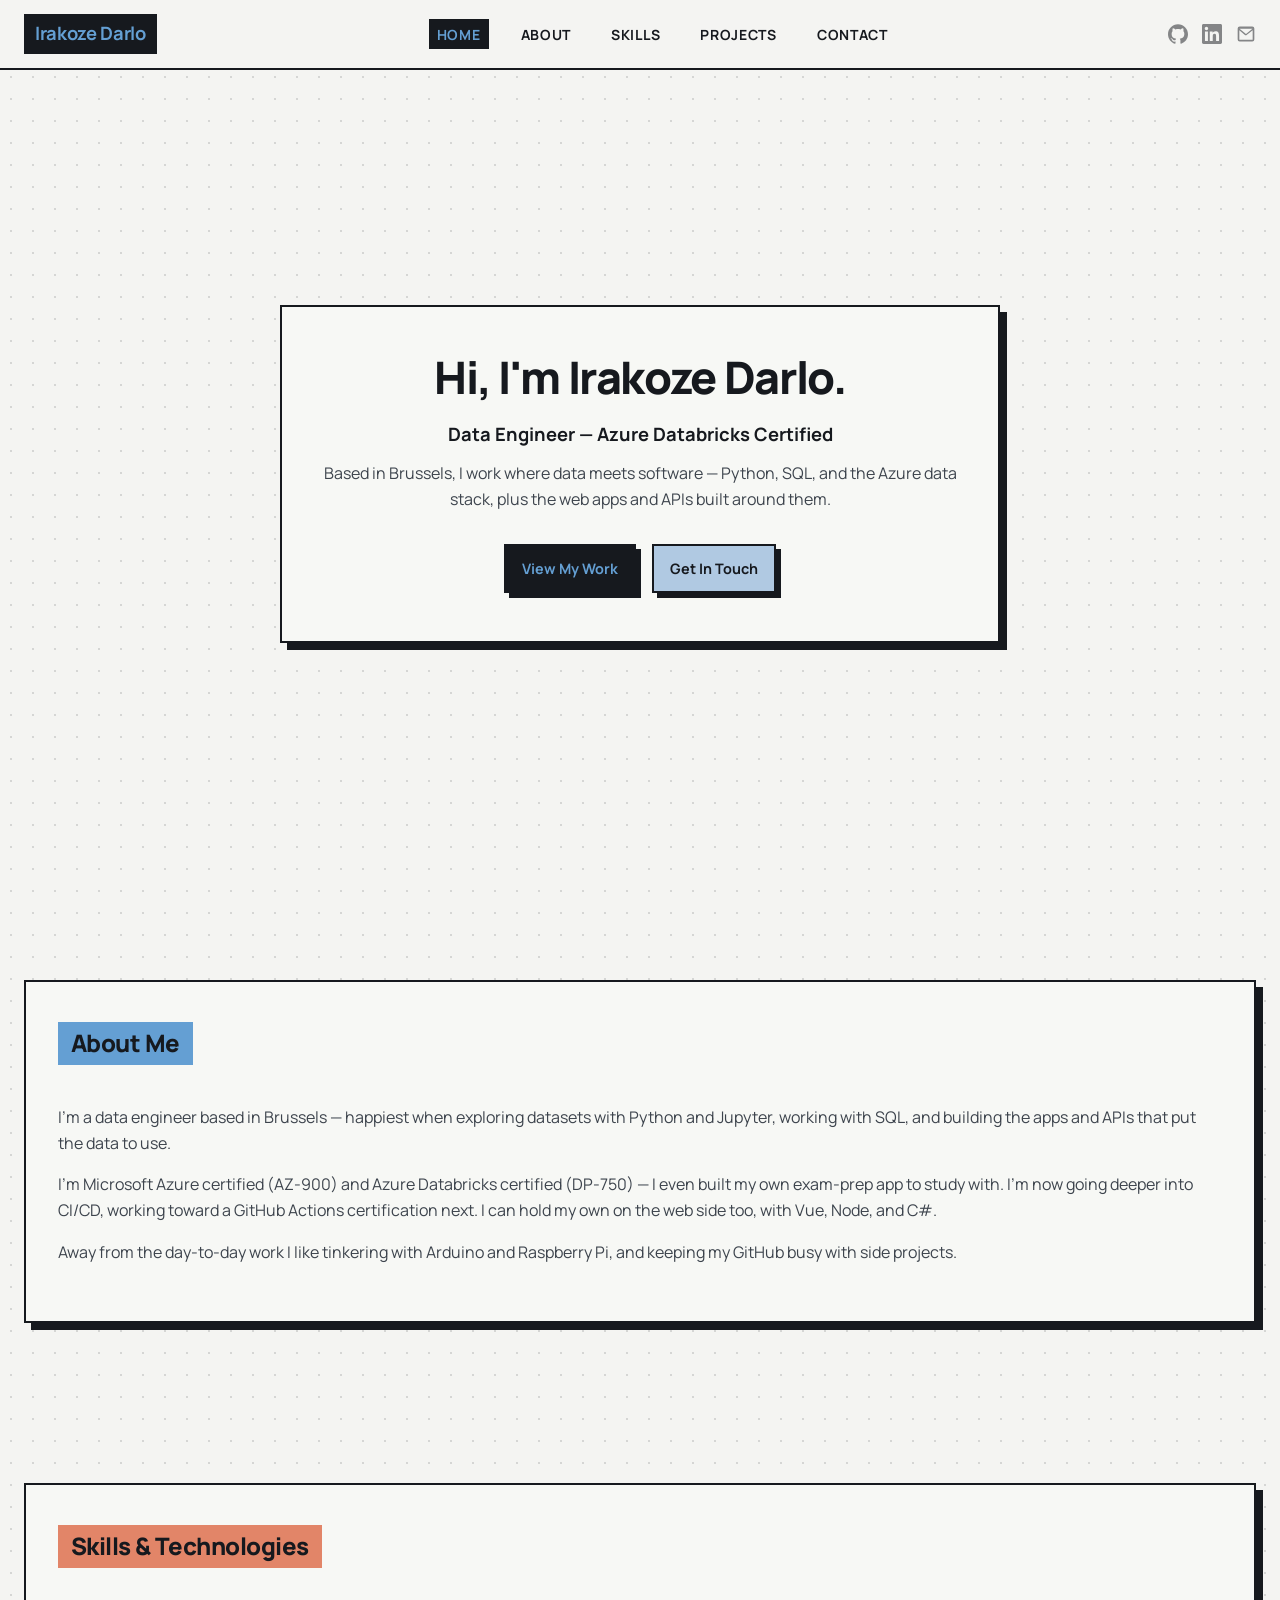
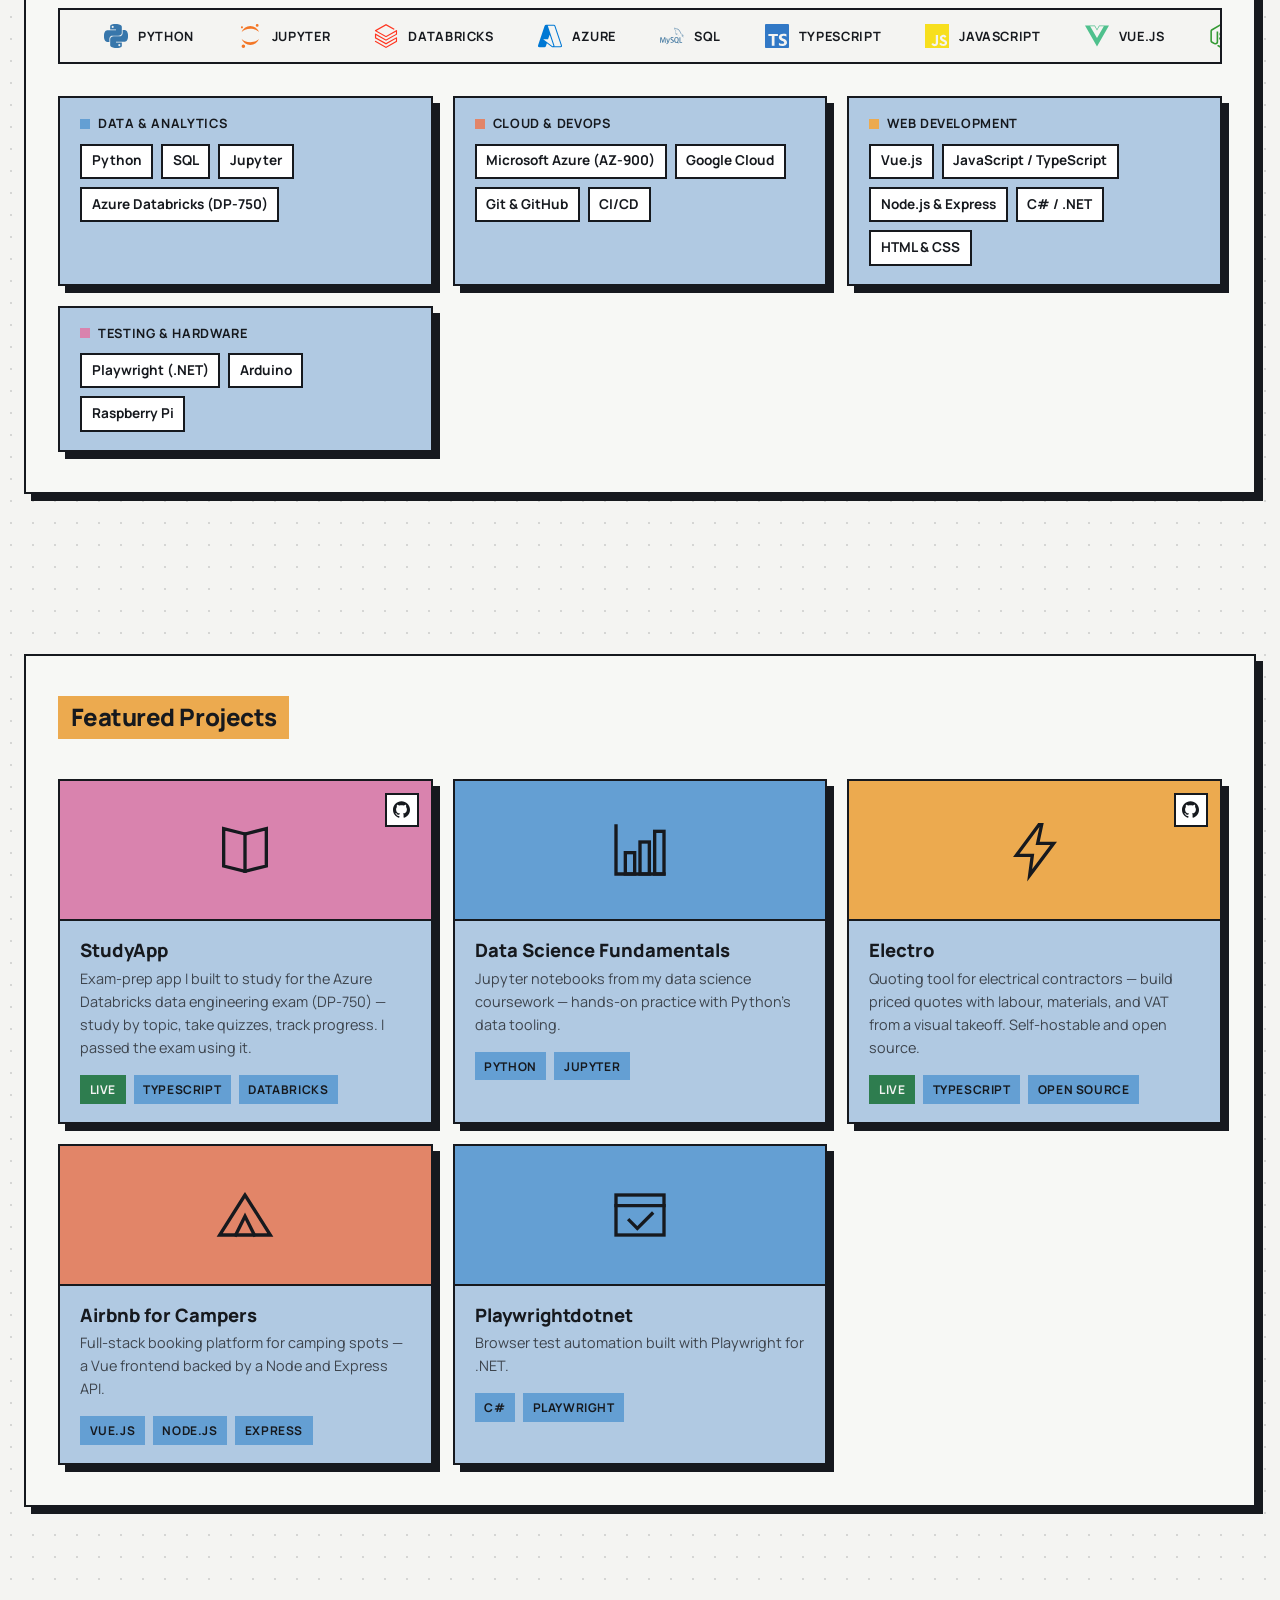
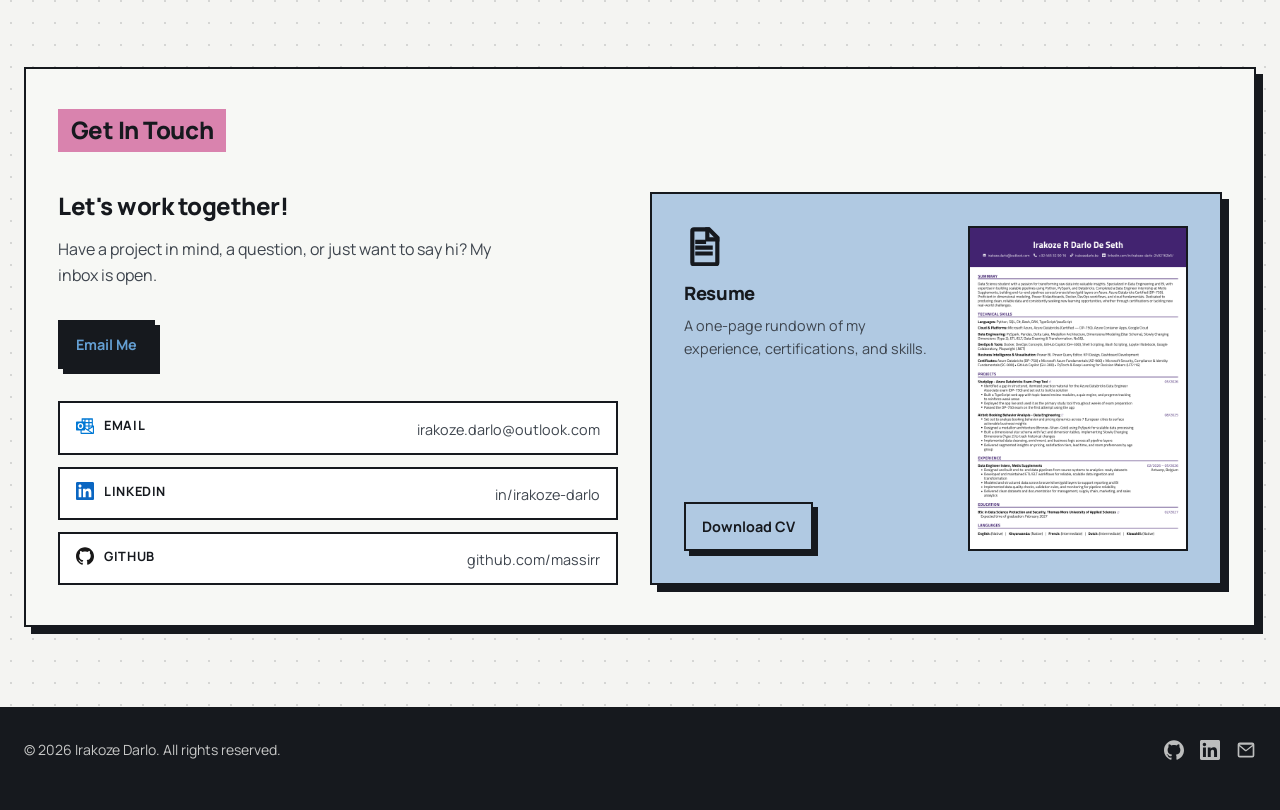
==== commit c1dd9d26: "Add CV preview image to resume card, English label - "Résumé" -> "Resume" - Desktop (>1150px): card " ====
--- a/index.html
+++ b/index.html
@@ -315,10 +315,15 @@
                     </div>
 
                     <aside class="contact-resume">
-                        <svg class="contact-resume-glyph" viewBox="0 0 24 24" aria-hidden="true"><path d="M6 2h9l5 5v15a1 1 0 0 1-1 1H6a1 1 0 0 1-1-1V3a1 1 0 0 1 1-1z"/><path d="M14 2v6h6"/><path d="M8 13h8M8 16.5h8M8 9.5h4"/></svg>
-                        <h3>Résumé</h3>
-                        <p>A one-page rundown of my experience, certifications, and skills.</p>
-                        <a class="btn btn-secondary contact-resume-btn" href="assets/Irakoze-Darlo-CV.pdf" download="Irakoze-Darlo-CV.pdf">Download CV</a>
+                        <div class="contact-resume-text">
+                            <svg class="contact-resume-glyph" viewBox="0 0 24 24" aria-hidden="true"><path d="M6 2h9l5 5v15a1 1 0 0 1-1 1H6a1 1 0 0 1-1-1V3a1 1 0 0 1 1-1z"/><path d="M14 2v6h6"/><path d="M8 13h8M8 16.5h8M8 9.5h4"/></svg>
+                            <h3>Resume</h3>
+                            <p>A one-page rundown of my experience, certifications, and skills.</p>
+                            <a class="btn btn-secondary contact-resume-btn" href="assets/Irakoze-Darlo-CV.pdf" download="Irakoze-Darlo-CV.pdf">Download CV</a>
+                        </div>
+                        <a class="contact-resume-preview" href="assets/Irakoze-Darlo-CV.pdf" download="Irakoze-Darlo-CV.pdf" aria-label="Download CV (PDF preview)">
+                            <img src="assets/cv-preview.png" alt="Preview of Irakoze Darlo's CV" width="640" height="906" loading="lazy">
+                        </a>
                     </aside>
                 </div>
             </div>
--- a/styles.css
+++ b/styles.css
@@ -636,8 +636,10 @@
     max-width: 560px;
 }
 
-/* Résumé card fills the space beside the contact links on wide screens;
-   stacks below them on narrow ones (see @media rule) */
+/* Resume card fills the space beside the contact links on wide screens;
+   stacks below them on narrow ones (see @media rule). Desktop splits into
+   text + PDF preview image (both link to the download); mobile drops the
+   preview and keeps the original single-column card. */
 .contact-resume {
     min-width: 0;
     height: 100%;
@@ -645,16 +647,24 @@
     border: var(--border-hard);
     box-shadow: var(--shadow);
     padding: 2rem;
+    display: grid;
+    grid-template-columns: 1fr minmax(0, 220px);
+    align-items: stretch;
+    gap: 1.5rem;
+    transition: transform 0.18s ease, background-color 0.18s ease;
+}
+
+.contact-resume:hover {
+    transform: translateY(-2px);
+    background: #bdd3e8;
+}
+
+.contact-resume-text {
+    min-width: 0;
     display: flex;
     flex-direction: column;
     align-items: flex-start;
     gap: 0.6rem;
-    transition: transform 0.18s ease, background-color 0.18s ease;
-}
-
-.contact-resume:hover {
-    transform: translateY(-2px);
-    background: #bdd3e8;
 }
 
 .contact-resume-glyph {
@@ -668,12 +678,12 @@
     margin-bottom: 0.4rem;
 }
 
-.contact-resume h3 {
+.contact-resume-text h3 {
     font-size: 1.15rem;
     letter-spacing: -0.02em;
 }
 
-.contact-resume p {
+.contact-resume-text p {
     color: var(--ink-soft);
     font-size: 0.9rem;
     margin-bottom: 0.6rem;
@@ -681,6 +691,23 @@
 
 .contact-resume-btn {
     margin-top: auto;
+}
+
+/* PDF preview — flat (border only, no shadow: the outer card owns the
+   shadow), clicking it downloads the CV same as the button */
+.contact-resume-preview {
+    display: block;
+    min-width: 0;
+    border: var(--border-hard);
+    overflow: hidden;
+}
+
+.contact-resume-preview img {
+    display: block;
+    width: 100%;
+    height: 100%;
+    object-fit: cover;
+    object-position: top center;
 }
 
 .contact-content h3 {
@@ -863,6 +890,20 @@
     }
 }
 
+/* The resume card's text+preview split needs more room than the rest of
+   the page's 720px breakpoint allows — below ~1150px the two columns
+   start squeezing text and buttons onto broken lines. Drop to a single
+   column earlier, same fallback the card already uses on mobile. */
+@media (max-width: 1150px) {
+    .contact-resume {
+        grid-template-columns: 1fr;
+    }
+
+    .contact-resume-preview {
+        display: none;
+    }
+}
+
 @media (max-width: 480px) {
     .nav-menu {
         display: none;
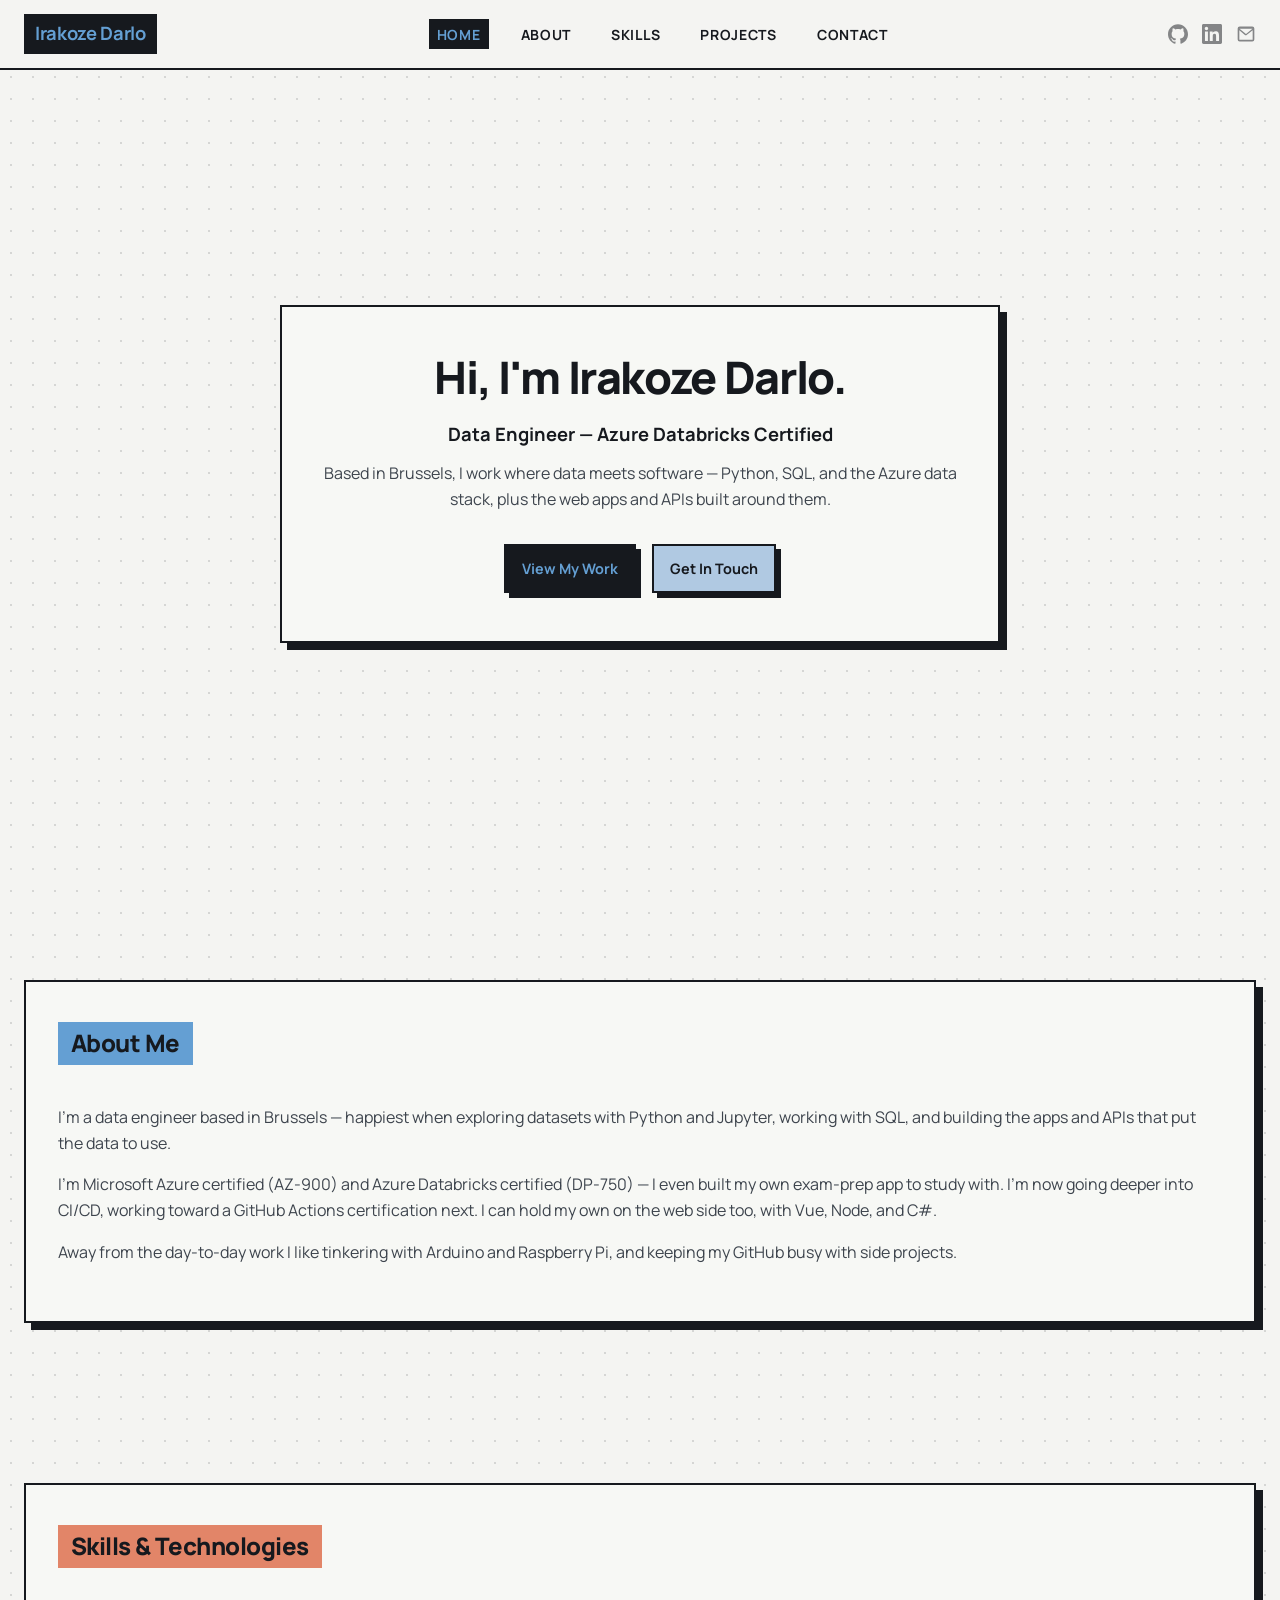
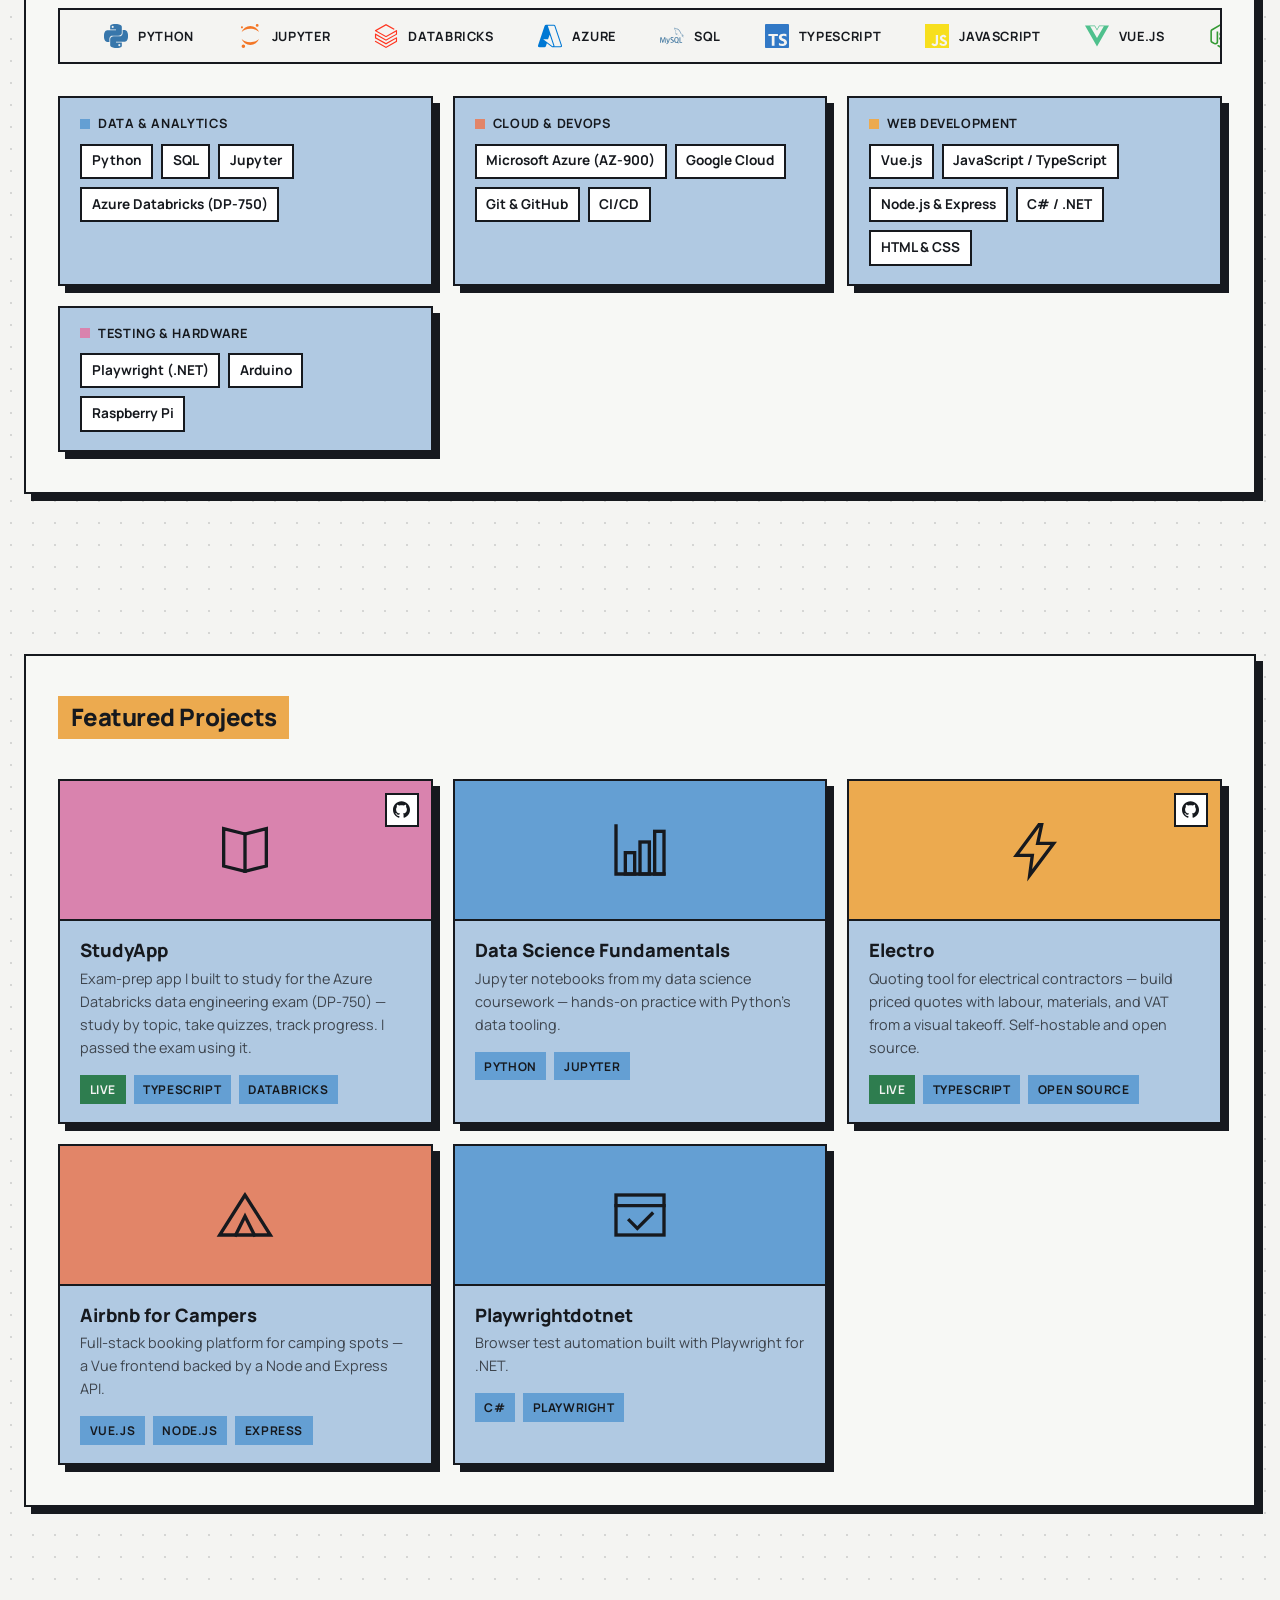
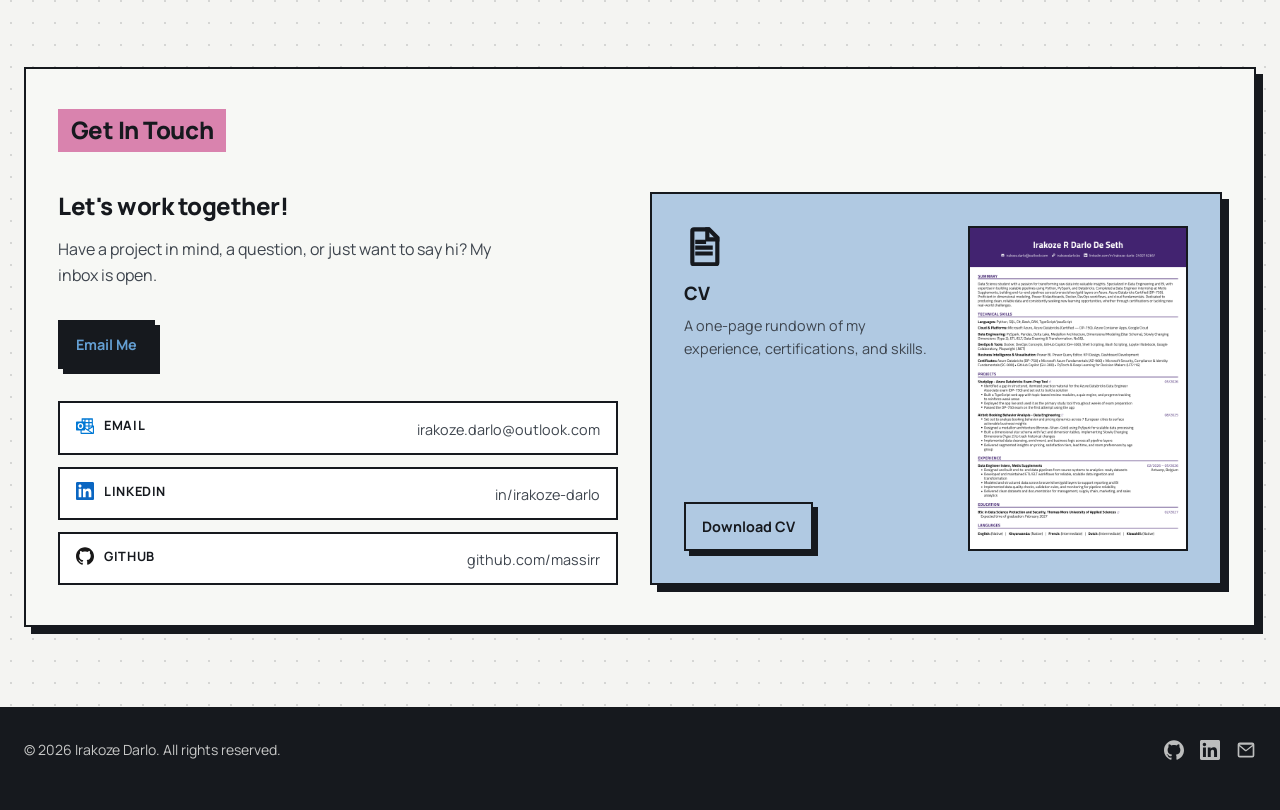
==== commit a9579d2d: "Label the CV card "CV", not "Resume" CV is the standard term in Belgium/Europe for job-application d" ====
--- a/index.html
+++ b/index.html
@@ -317,7 +317,7 @@
                     <aside class="contact-resume">
                         <div class="contact-resume-text">
                             <svg class="contact-resume-glyph" viewBox="0 0 24 24" aria-hidden="true"><path d="M6 2h9l5 5v15a1 1 0 0 1-1 1H6a1 1 0 0 1-1-1V3a1 1 0 0 1 1-1z"/><path d="M14 2v6h6"/><path d="M8 13h8M8 16.5h8M8 9.5h4"/></svg>
-                            <h3>Resume</h3>
+                            <h3>CV</h3>
                             <p>A one-page rundown of my experience, certifications, and skills.</p>
                             <a class="btn btn-secondary contact-resume-btn" href="assets/Irakoze-Darlo-CV.pdf" download="Irakoze-Darlo-CV.pdf">Download CV</a>
                         </div>
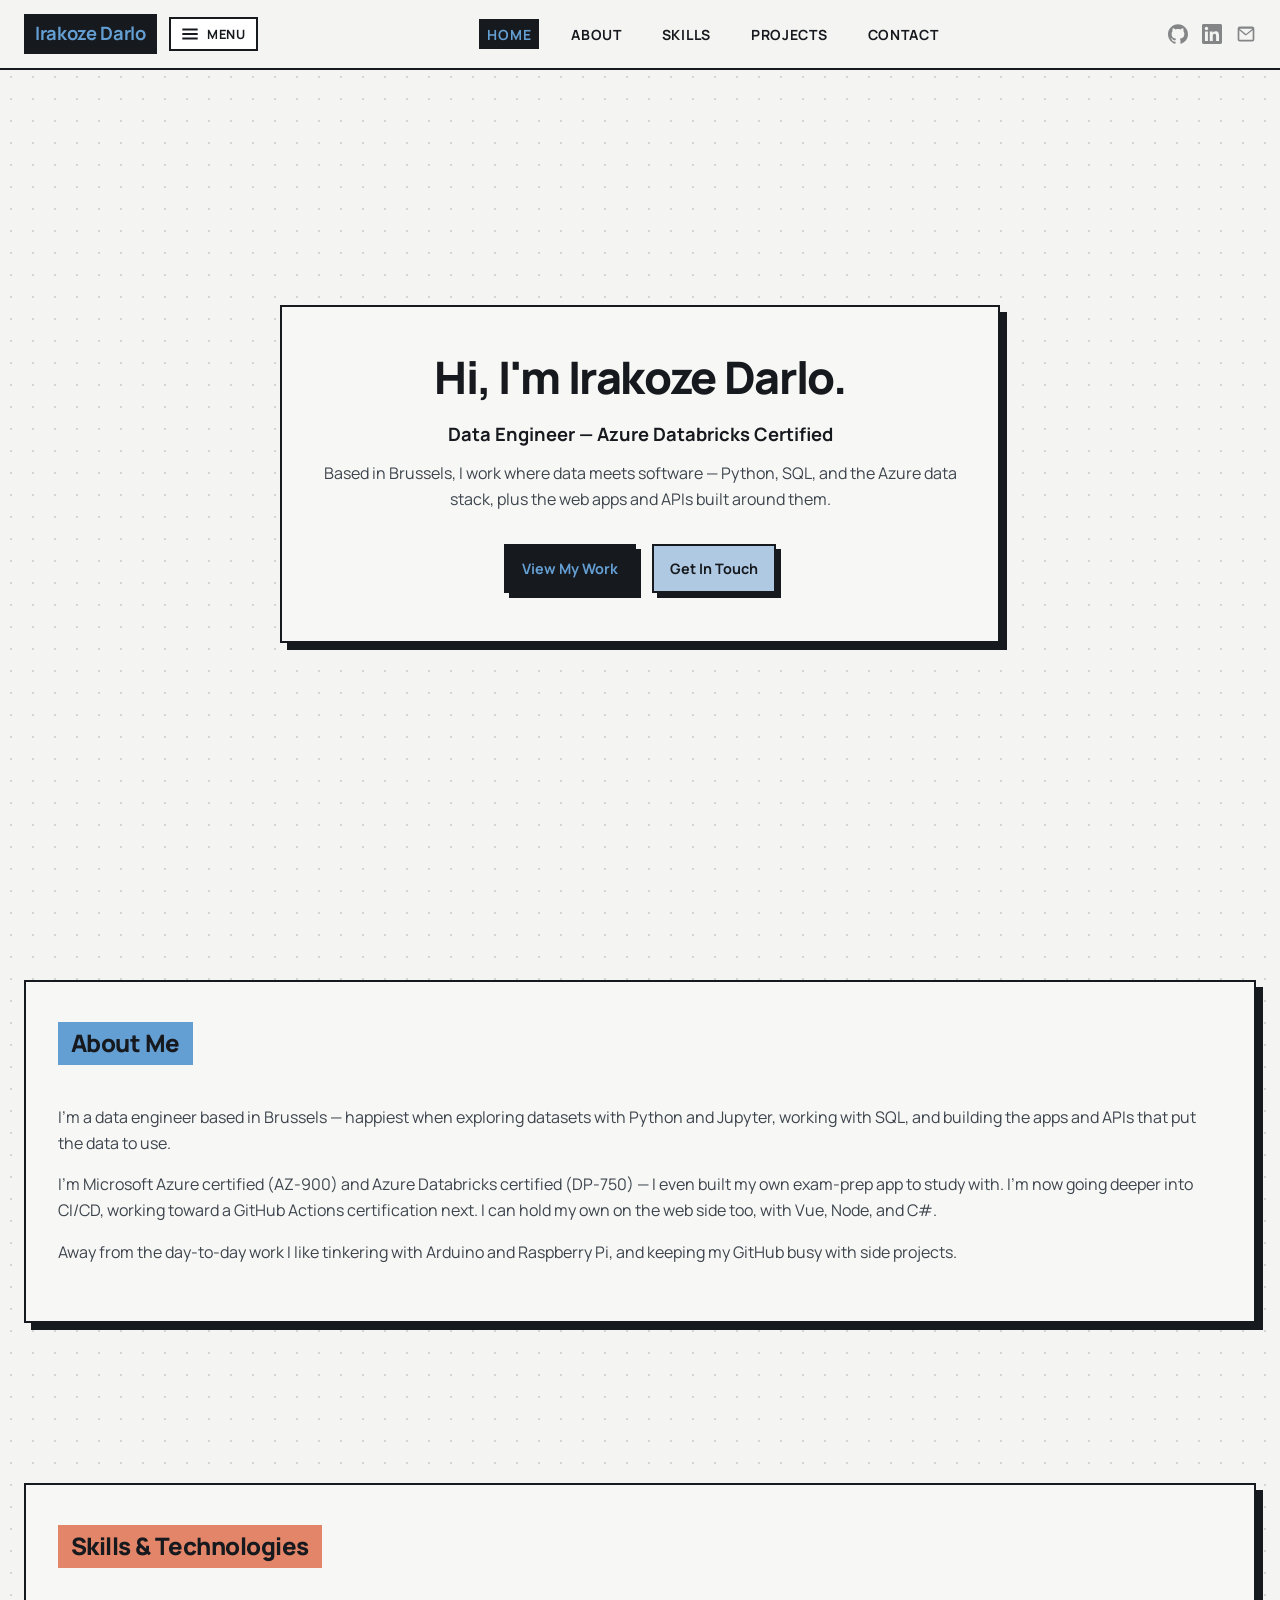
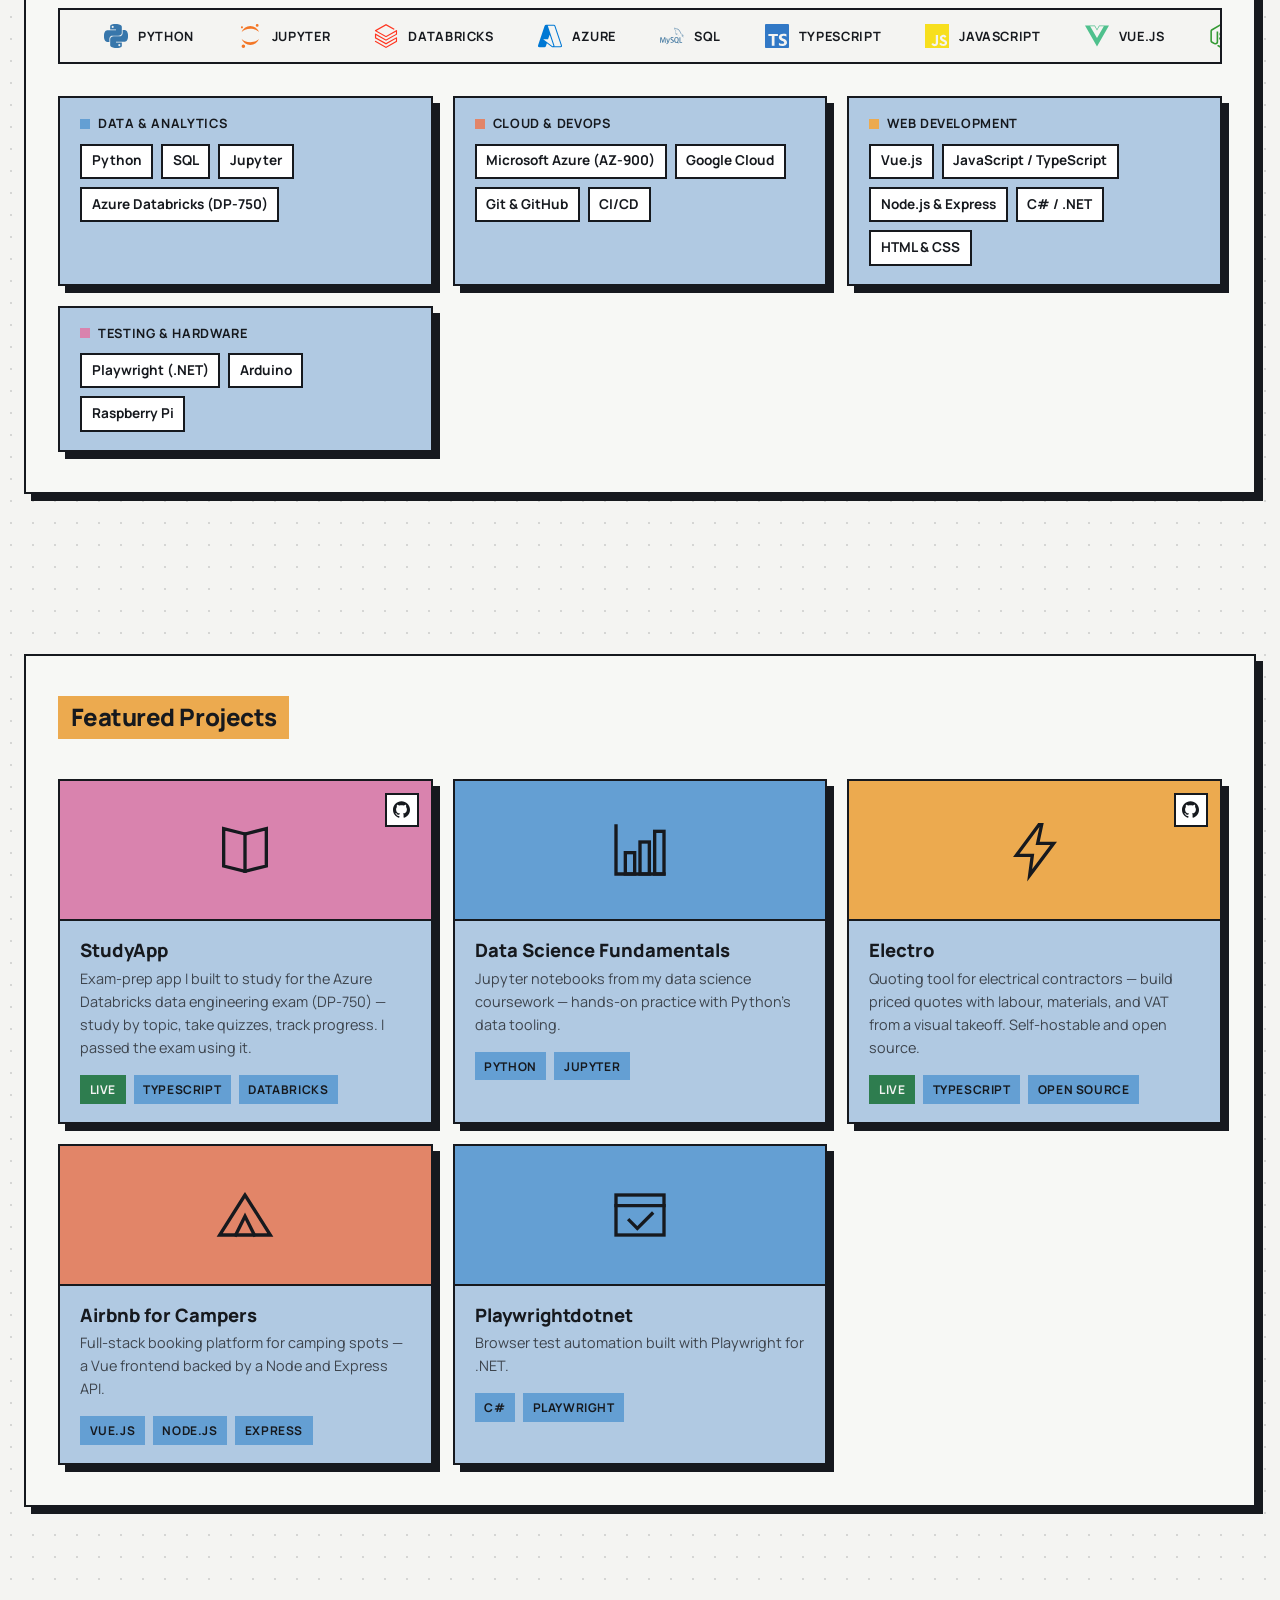
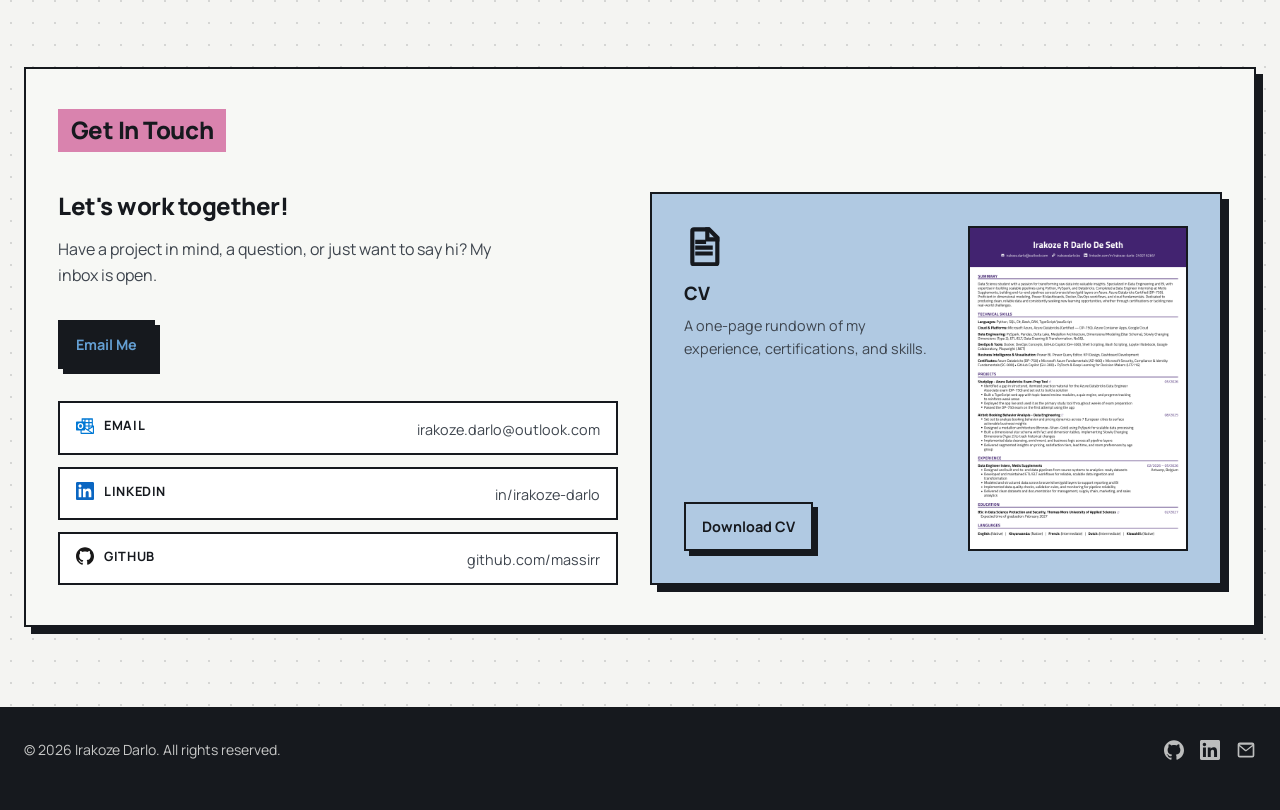
==== commit cc687765: "Add Menu button to the portfolio with a link to the class 1 notes Shared hamburger menu (menu.js + C" ====
--- a/index.html
+++ b/index.html
@@ -43,7 +43,13 @@
     <!-- Navigation -->
     <nav class="navbar">
         <div class="container">
-            <div class="nav-brand">Irakoze Darlo</div>
+            <div class="nav-left">
+                <div class="nav-brand">Irakoze Darlo</div>
+                <button type="button" class="menu-toggle" id="menu-toggle" aria-expanded="false" aria-controls="page-menu">
+                    <svg viewBox="0 0 24 24" aria-hidden="true"><path d="M3 6h18M3 12h18M3 18h18" /></svg>
+                    <span>Menu</span>
+                </button>
+            </div>
             <ul class="nav-menu">
                 <li><a href="#home">Home</a></li>
                 <li><a href="#about">About</a></li>
@@ -51,6 +57,16 @@
                 <li><a href="#projects">Projects</a></li>
                 <li><a href="#contact">Contact</a></li>
             </ul>
+            <nav class="page-menu" id="page-menu" aria-label="Pick a page" hidden>
+                <p class="page-menu-label">Portfolio</p>
+                <a href="#home">Home</a>
+                <a href="#about">About</a>
+                <a href="#skills">Skills</a>
+                <a href="#projects">Projects</a>
+                <a href="#contact">Contact</a>
+                <p class="page-menu-label">Study notes</p>
+                <a href="notes/hacking-ai-systems-class-1.html">Hacking AI Systems, class 1</a>
+            </nav>
             <div class="nav-icons">
                 <a href="https://github.com/massirr" aria-label="GitHub" target="_blank" rel="noopener">
                     <svg viewBox="0 0 24 24" aria-hidden="true"><path d="M12 .297c-6.63 0-12 5.373-12 12 0 5.303 3.438 9.8 8.205 11.385.6.113.82-.258.82-.577 0-.285-.01-1.04-.015-2.04-3.338.724-4.042-1.61-4.042-1.61C4.422 18.07 3.633 17.7 3.633 17.7c-1.087-.744.084-.729.084-.729 1.205.084 1.838 1.236 1.838 1.236 1.07 1.835 2.809 1.305 3.495.998.108-.776.417-1.305.76-1.605-2.665-.3-5.466-1.332-5.466-5.93 0-1.31.465-2.38 1.235-3.22-.135-.303-.54-1.523.105-3.176 0 0 1.005-.322 3.3 1.23.96-.267 1.98-.399 3-.405 1.02.006 2.04.138 3 .405 2.28-1.552 3.285-1.23 3.285-1.23.645 1.653.24 2.873.12 3.176.765.84 1.23 1.91 1.23 3.22 0 4.61-2.805 5.625-5.475 5.92.42.36.81 1.096.81 2.22 0 1.606-.015 2.896-.015 3.286 0 .315.21.69.825.57C20.565 22.092 24 17.592 24 12.297c0-6.627-5.373-12-12-12" /></svg>
@@ -350,6 +366,7 @@
         </div>
     </footer>
 
+    <script src="menu.js"></script>
     <script src="script.js"></script>
 </body>
 </html>
--- a/styles.css
+++ b/styles.css
@@ -213,6 +213,120 @@
     width: 20px;
     height: 20px;
     fill: currentColor;
+}
+
+/* ==========================================================================
+   Page menu (hamburger) — shared by the portfolio and the notes page
+   ========================================================================== */
+.nav-left {
+    display: flex;
+    align-items: center;
+    gap: 12px;
+    min-width: 0;
+}
+
+/* Menu button: flat, 2px ink border, square */
+.menu-toggle {
+    display: inline-flex;
+    align-items: center;
+    gap: 8px;
+    padding: 0.3rem 0.65rem;
+    background: #fff;
+    border: var(--border-hard);
+    border-radius: 0;
+    color: var(--ink);
+    font: inherit;
+    font-size: 0.8rem;
+    font-weight: 700;
+    text-transform: uppercase;
+    letter-spacing: 0.05em;
+    cursor: pointer;
+    transition: background-color 0.18s ease, color 0.18s ease;
+}
+
+.menu-toggle svg {
+    width: 18px;
+    height: 18px;
+    fill: none;
+    stroke: currentColor;
+    stroke-width: 2.5;
+    stroke-linecap: square;
+}
+
+.menu-toggle:hover,
+.menu-toggle[aria-expanded="true"] {
+    background: var(--ink);
+    color: var(--paper-strong);
+}
+
+.menu-toggle:focus-visible,
+.page-menu a:focus-visible {
+    outline: 2px solid var(--ink);
+    outline-offset: 2px;
+}
+
+/* Dropdown panel: the one shadowed surface in the header */
+.page-menu {
+    position: absolute;
+    top: calc(100% + 10px);
+    left: 24px;
+    width: min(340px, calc(100vw - 24px));
+    max-height: calc(100vh - 90px);
+    overflow-y: auto;
+    padding: 0.75rem;
+    background: var(--surface);
+    border: var(--border-hard);
+    box-shadow: var(--shadow-sm);
+}
+
+.page-menu[hidden] {
+    display: none;
+}
+
+.page-menu a {
+    display: flex;
+    gap: 0.75rem;
+    padding: 0.5rem 0.6rem;
+    color: var(--ink);
+    font-weight: 650;
+    text-decoration: none;
+    overflow-wrap: anywhere;
+}
+
+.page-menu a span {
+    flex: none;
+    min-width: 1.8rem;
+    padding: 0 0.3rem;
+    background: var(--paper-strong);
+    font-weight: 800;
+    text-align: center;
+}
+
+.page-menu a:hover,
+.page-menu a.active {
+    background: var(--ink);
+    color: var(--paper-strong);
+}
+
+.page-menu a.active span,
+.page-menu a:hover span {
+    background: var(--paper-strong);
+    color: var(--ink);
+}
+
+.page-menu-label {
+    margin: 0.6rem 0.6rem 0.2rem;
+    font-size: 0.75rem;
+    font-weight: 800;
+    text-transform: uppercase;
+    letter-spacing: 0.05em;
+    color: var(--ink-soft);
+}
+
+@media (max-width: 720px) {
+    .page-menu {
+        left: 12px;
+    }
 }
 
 /* ==========================================================================
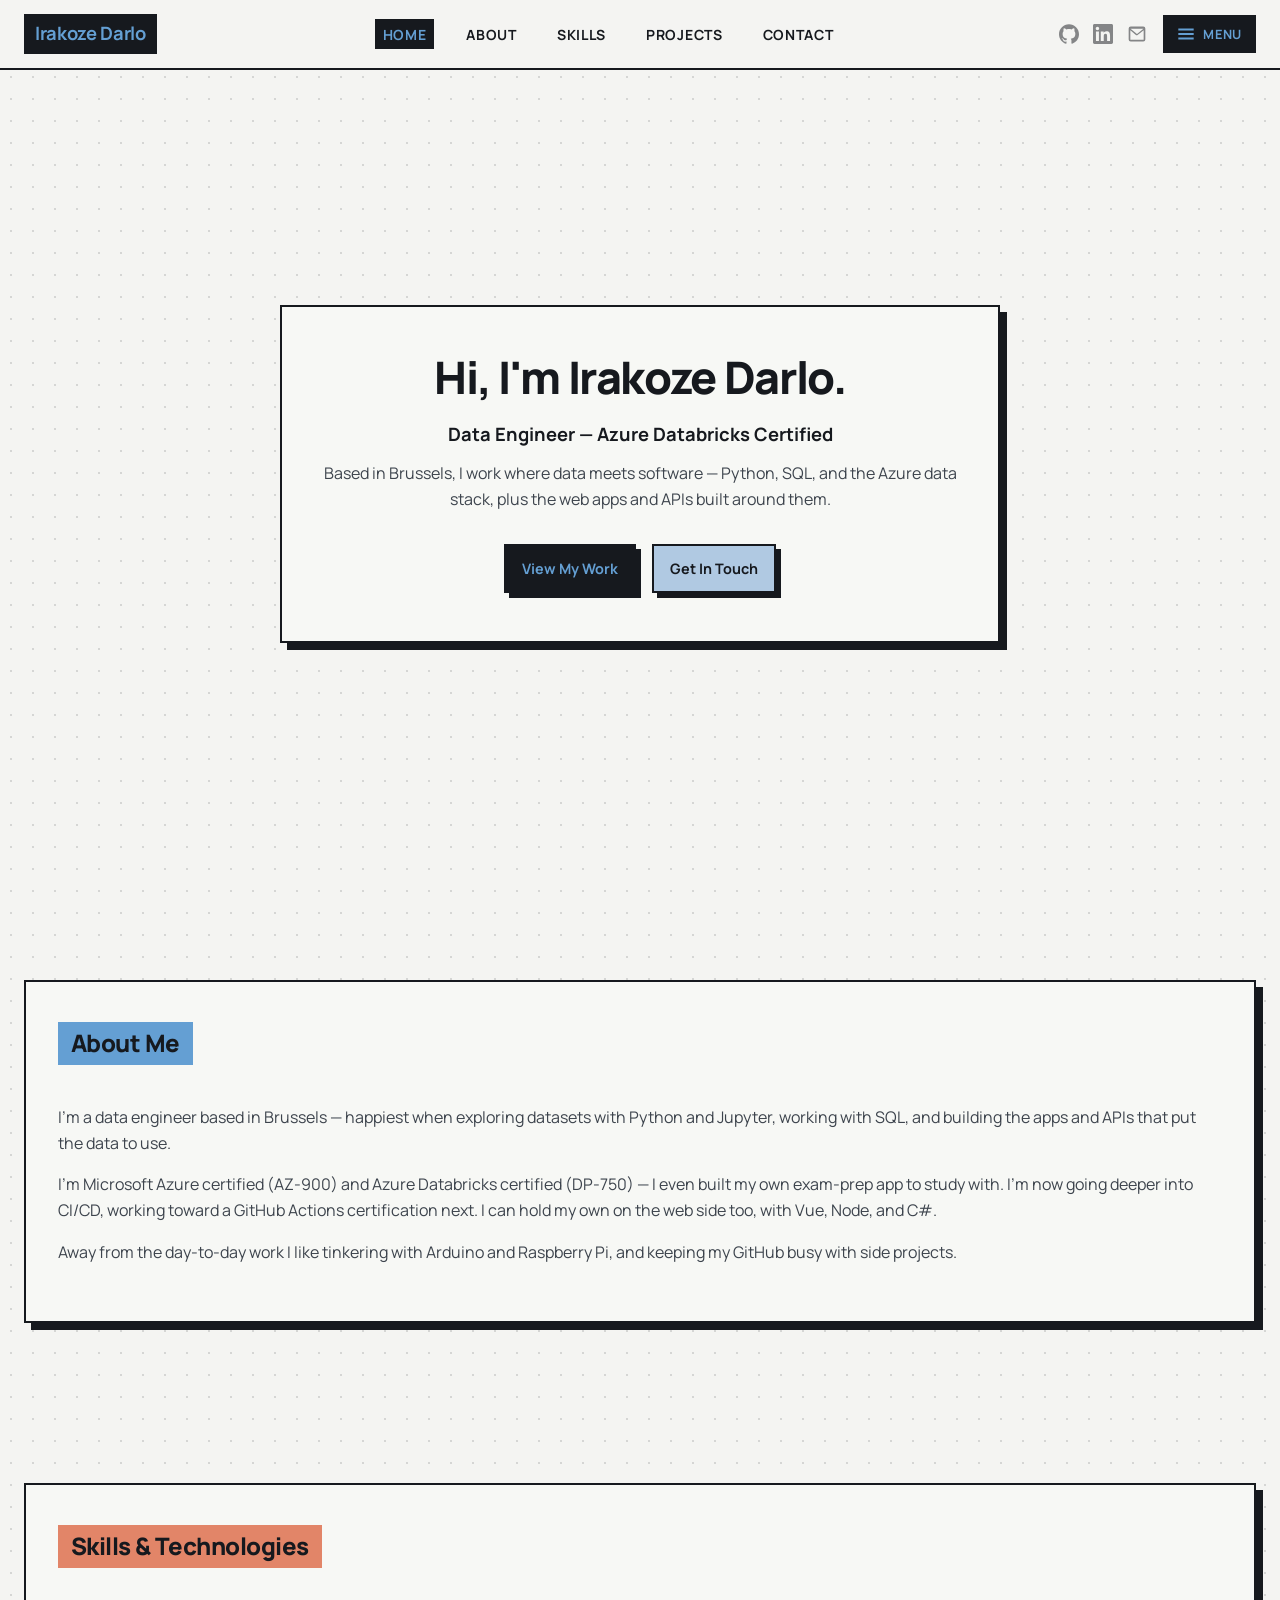
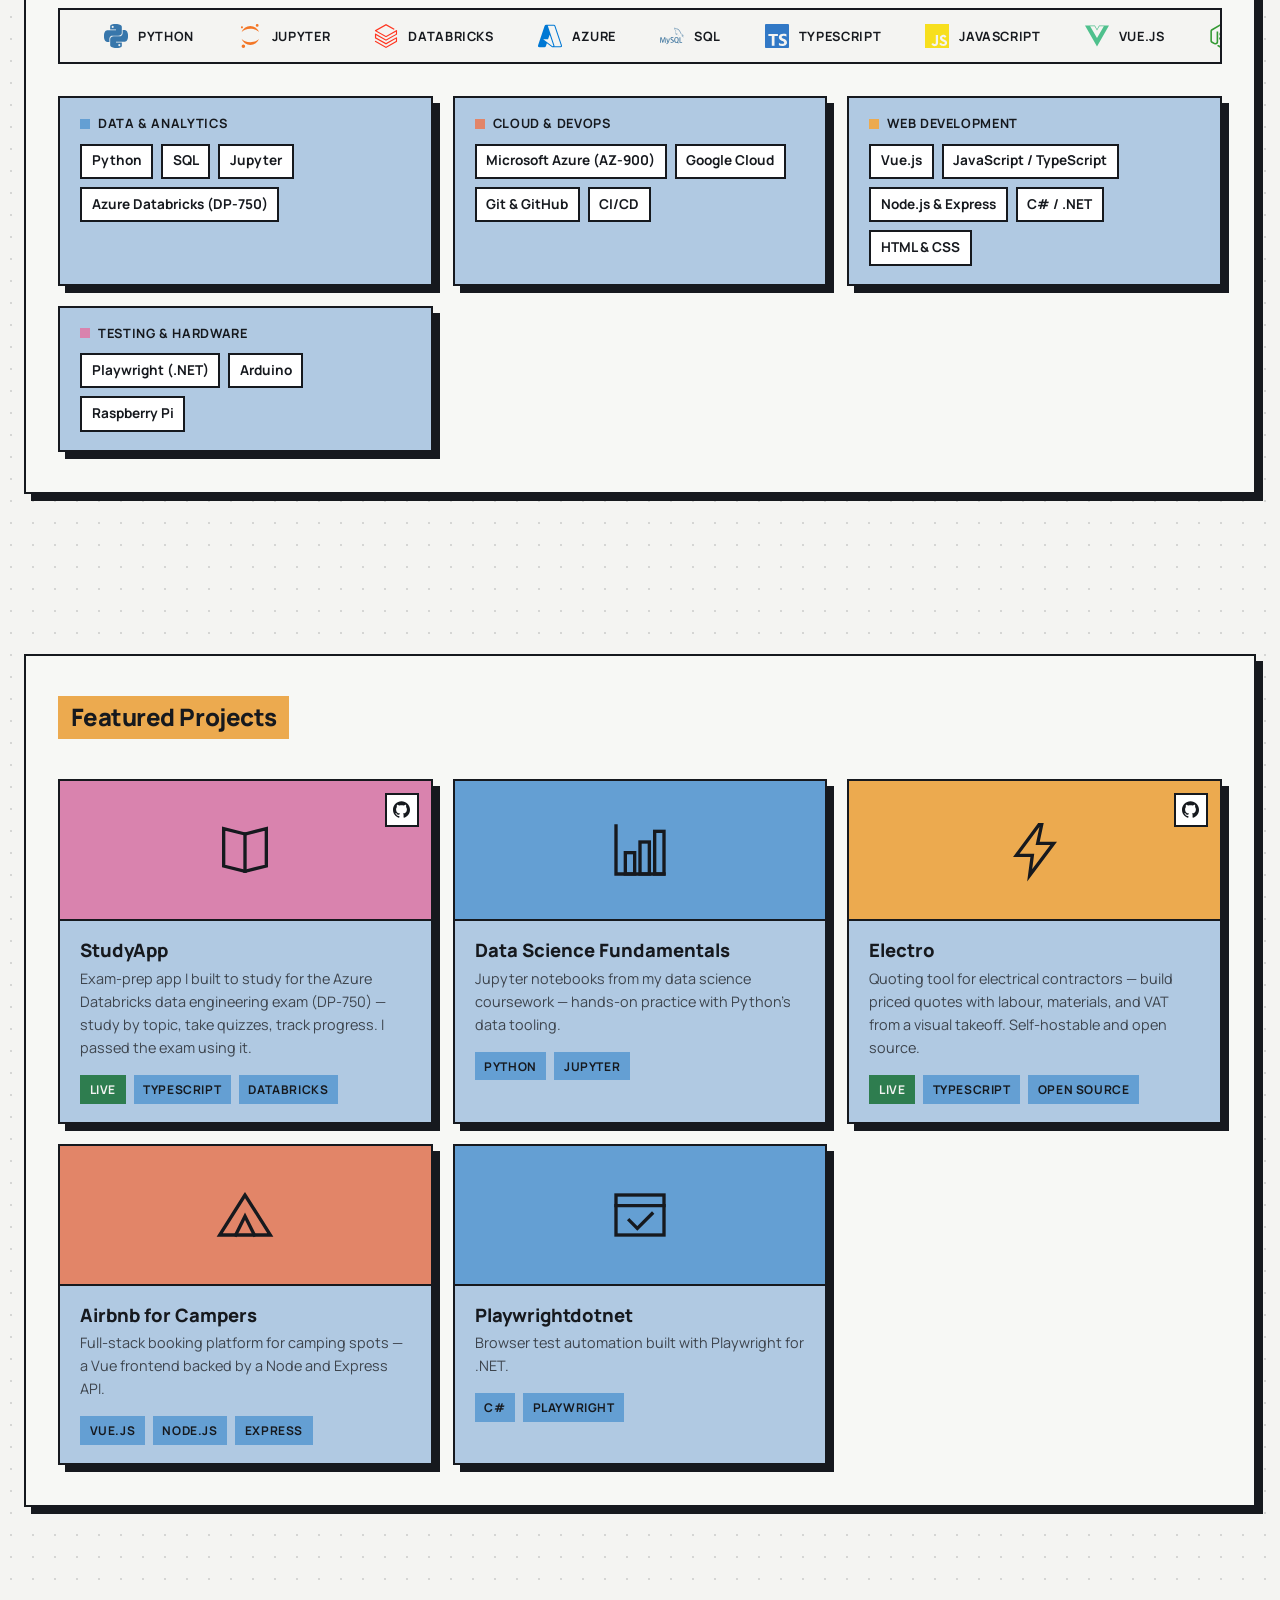
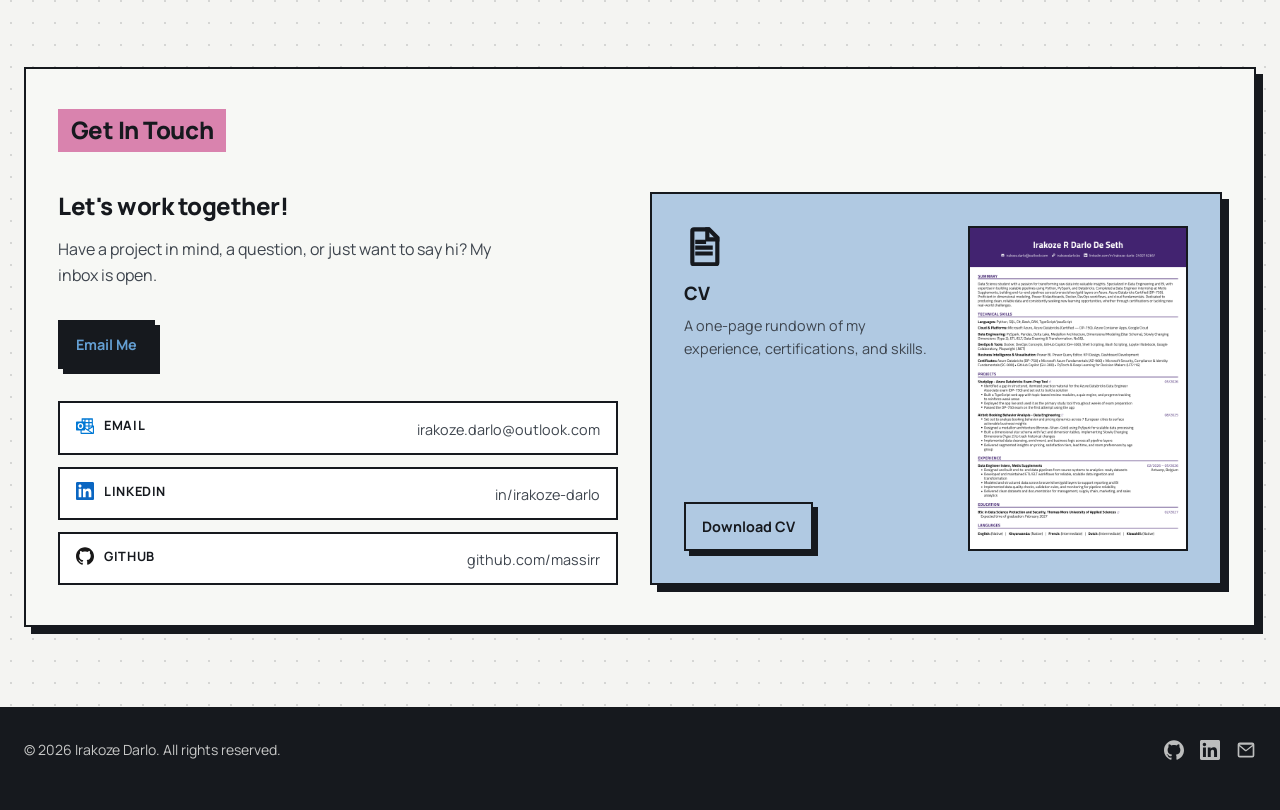
==== commit eec2e13a: "Move the Menu button to the far right of the header Labelled, solid-ink button after the icon links " ====
--- a/index.html
+++ b/index.html
@@ -43,13 +43,7 @@
     <!-- Navigation -->
     <nav class="navbar">
         <div class="container">
-            <div class="nav-left">
-                <div class="nav-brand">Irakoze Darlo</div>
-                <button type="button" class="menu-toggle" id="menu-toggle" aria-expanded="false" aria-controls="page-menu">
-                    <svg viewBox="0 0 24 24" aria-hidden="true"><path d="M3 6h18M3 12h18M3 18h18" /></svg>
-                    <span>Menu</span>
-                </button>
-            </div>
+            <div class="nav-brand">Irakoze Darlo</div>
             <ul class="nav-menu">
                 <li><a href="#home">Home</a></li>
                 <li><a href="#about">About</a></li>
@@ -67,6 +61,7 @@
                 <p class="page-menu-label">Study notes</p>
                 <a href="notes/hacking-ai-systems-class-1.html">Hacking AI Systems, class 1</a>
             </nav>
+            <div class="nav-right">
             <div class="nav-icons">
                 <a href="https://github.com/massirr" aria-label="GitHub" target="_blank" rel="noopener">
                     <svg viewBox="0 0 24 24" aria-hidden="true"><path d="M12 .297c-6.63 0-12 5.373-12 12 0 5.303 3.438 9.8 8.205 11.385.6.113.82-.258.82-.577 0-.285-.01-1.04-.015-2.04-3.338.724-4.042-1.61-4.042-1.61C4.422 18.07 3.633 17.7 3.633 17.7c-1.087-.744.084-.729.084-.729 1.205.084 1.838 1.236 1.838 1.236 1.07 1.835 2.809 1.305 3.495.998.108-.776.417-1.305.76-1.605-2.665-.3-5.466-1.332-5.466-5.93 0-1.31.465-2.38 1.235-3.22-.135-.303-.54-1.523.105-3.176 0 0 1.005-.322 3.3 1.23.96-.267 1.98-.399 3-.405 1.02.006 2.04.138 3 .405 2.28-1.552 3.285-1.23 3.285-1.23.645 1.653.24 2.873.12 3.176.765.84 1.23 1.91 1.23 3.22 0 4.61-2.805 5.625-5.475 5.92.42.36.81 1.096.81 2.22 0 1.606-.015 2.896-.015 3.286 0 .315.21.69.825.57C20.565 22.092 24 17.592 24 12.297c0-6.627-5.373-12-12-12" /></svg>
@@ -77,6 +72,11 @@
                 <a href="mailto:irakoze.darlo@outlook.com" aria-label="Email">
                     <svg viewBox="0 0 24 24" aria-hidden="true"><path d="M2 5.5A2.5 2.5 0 0 1 4.5 3h15A2.5 2.5 0 0 1 22 5.5v13a2.5 2.5 0 0 1-2.5 2.5h-15A2.5 2.5 0 0 1 2 18.5v-13Zm2.2.3 7.8 6.1 7.8-6.1a1 1 0 0 0-.3-.05h-15c-.1 0-.2.02-.3.05Zm-.2 1.55V18.5c0 .28.22.5.5.5h15a.5.5 0 0 0 .5-.5V7.35l-7.69 6.02a1 1 0 0 1-1.23 0L4 7.35Z" /></svg>
                 </a>
+            </div>
+                <button type="button" class="menu-toggle" id="menu-toggle" aria-expanded="false" aria-controls="page-menu">
+                    <svg viewBox="0 0 24 24" aria-hidden="true"><path d="M3 6h18M3 12h18M3 18h18" /></svg>
+                    <span>Menu</span>
+                </button>
             </div>
         </div>
     </nav>
--- a/styles.css
+++ b/styles.css
@@ -218,11 +218,11 @@
 /* ==========================================================================
    Page menu (hamburger) — shared by the portfolio and the notes page
    ========================================================================== */
-.nav-left {
-    display: flex;
-    align-items: center;
-    gap: 12px;
-    min-width: 0;
+.nav-right {
+    display: flex;
+    align-items: center;
+    gap: 16px;
+    flex-shrink: 0;
 }
 
 /* Menu button: flat, 2px ink border, square */
@@ -230,11 +230,11 @@
     display: inline-flex;
     align-items: center;
     gap: 8px;
-    padding: 0.3rem 0.65rem;
-    background: #fff;
+    padding: 0.4rem 0.75rem;
+    background: var(--ink);
     border: var(--border-hard);
     border-radius: 0;
-    color: var(--ink);
+    color: var(--paper-strong);
     font: inherit;
     font-size: 0.8rem;
     font-weight: 700;
@@ -255,8 +255,8 @@
 
 .menu-toggle:hover,
 .menu-toggle[aria-expanded="true"] {
-    background: var(--ink);
-    color: var(--paper-strong);
+    background: var(--paper-strong);
+    color: var(--ink);
 }
 
 .menu-toggle:focus-visible,
@@ -269,7 +269,7 @@
 .page-menu {
     position: absolute;
     top: calc(100% + 10px);
-    left: 24px;
+    right: 24px;
     width: min(340px, calc(100vw - 24px));
     max-height: calc(100vh - 90px);
     overflow-y: auto;
@@ -325,7 +325,18 @@
 
 @media (max-width: 720px) {
     .page-menu {
-        left: 12px;
+        right: 12px;
+    }
+}
+
+/* Very narrow phones: keep the bars, drop the word so the header never wraps */
+@media (max-width: 380px) {
+    .menu-toggle span {
+        display: none;
+    }
+
+    .nav-right {
+        gap: 10px;
     }
 }
 
